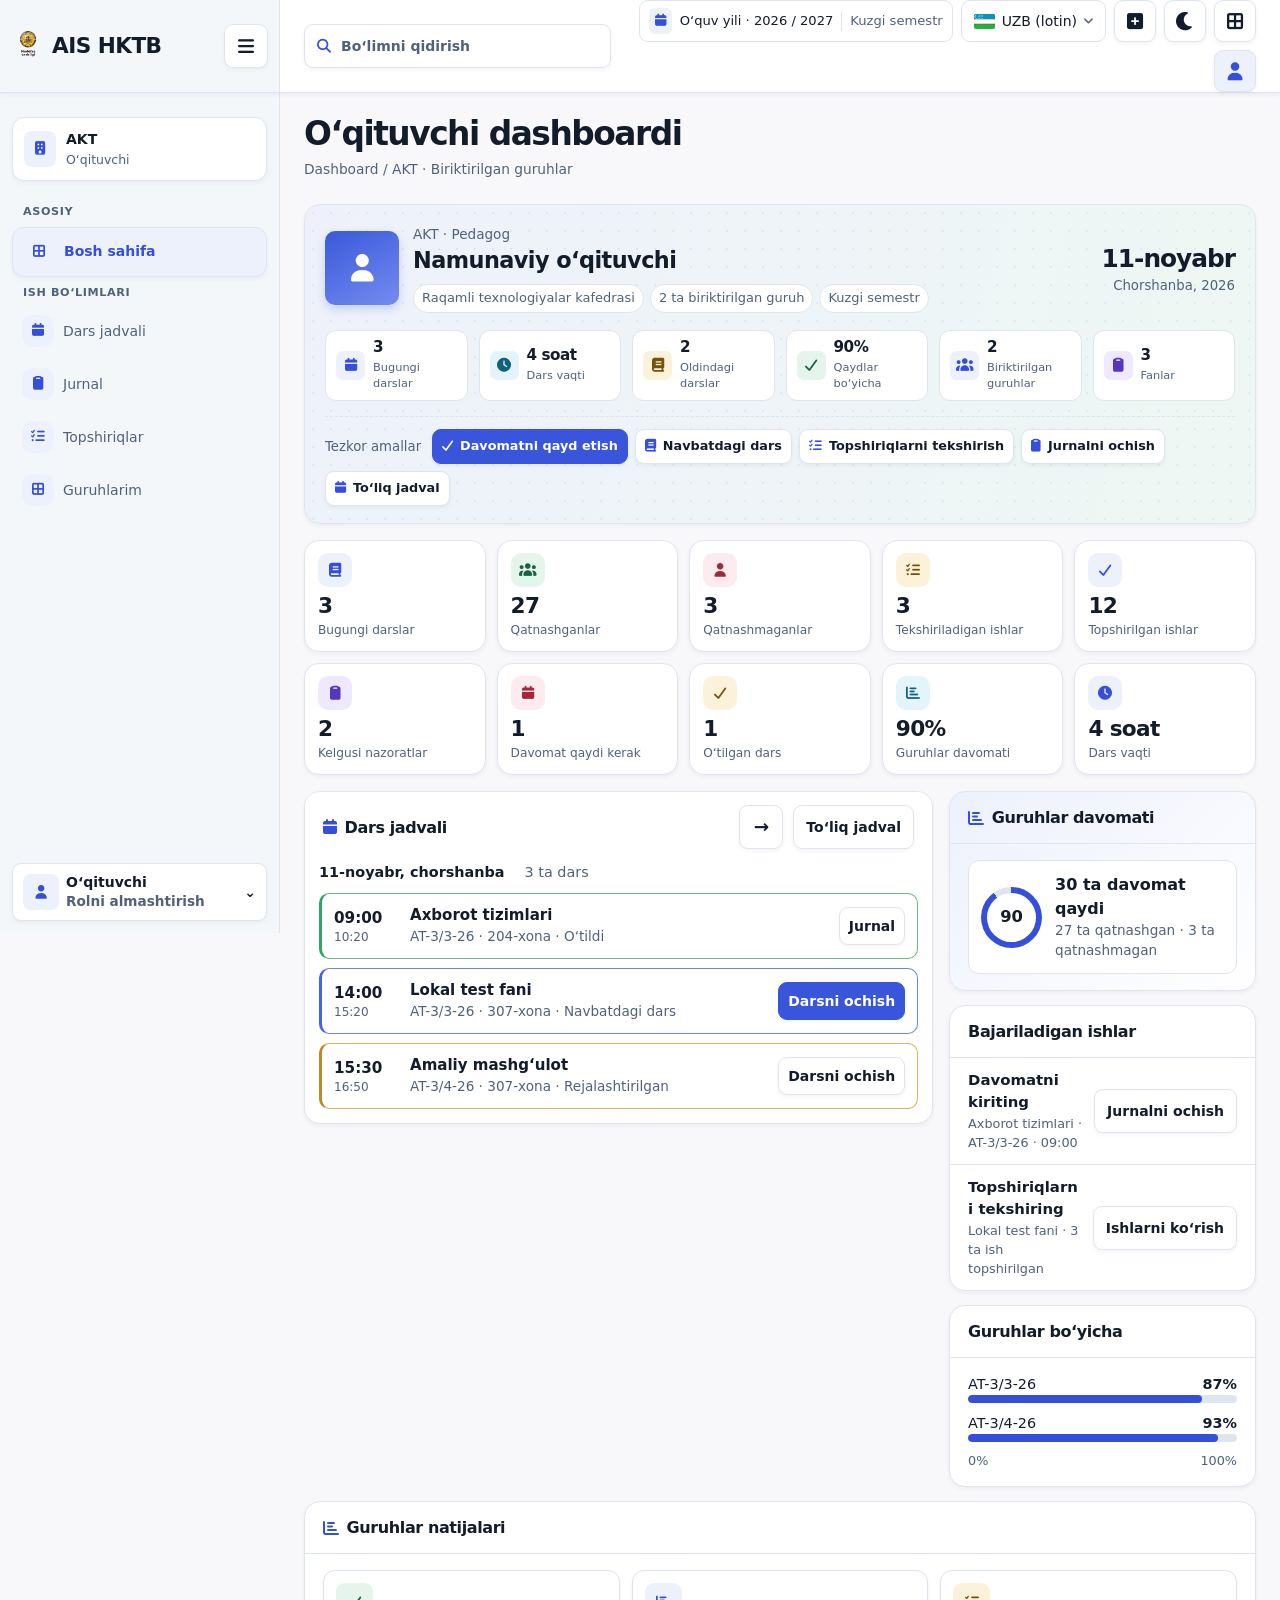
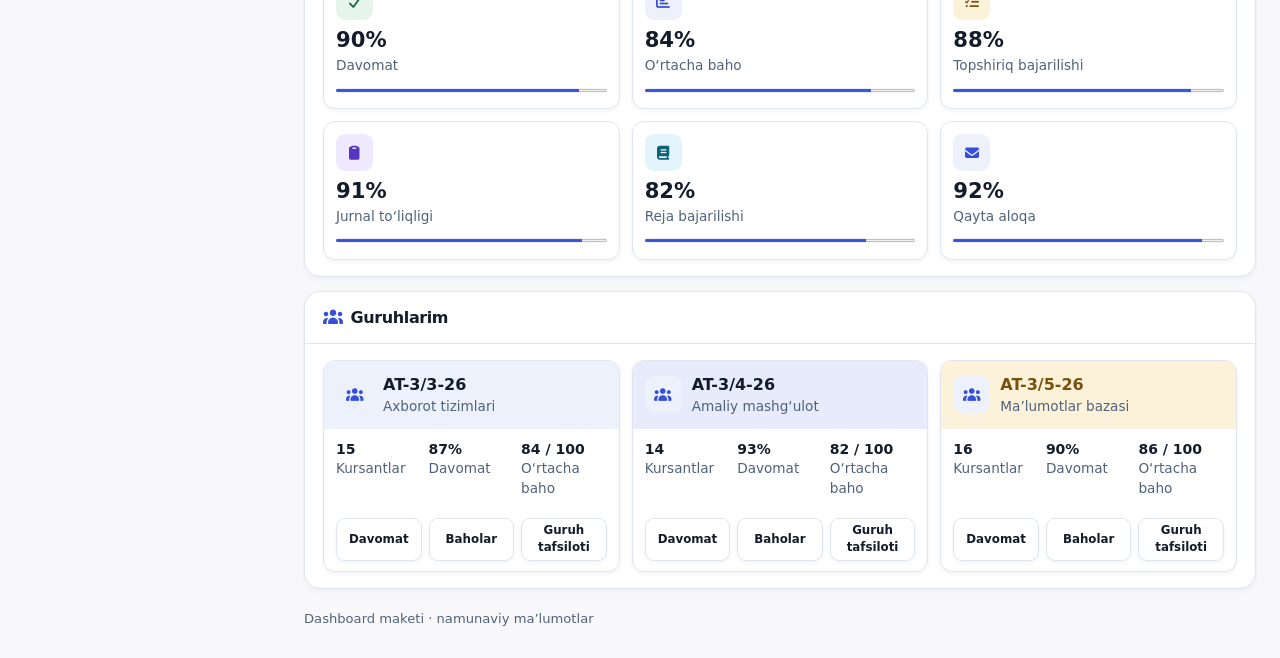
==== index.html @ f732c996 "first commit" ====
<!doctype html>
<html lang="uz">
<meta charset="utf-8">
<meta name="viewport" content="width=device-width,initial-scale=1">
<title>AIS HKTB · PreSkool uslubidagi dashboardlar</title>
<style>
@font-face{font-family:Ubuntu;src:url('assets/fonts/Ubuntu-Regular.woff2')}@font-face{font-family:Ubuntu;src:url('assets/fonts/Ubuntu-Bold.woff2');font-weight:700}
:root{color-scheme:light;--bg:#f6f4f9;--paper:#fff;--ink:#231b32;--muted:#62576f;--line:#e2dce9;--accent:#6338a3;--soft:#efe7fa;--good:#235c48;--green:#e2f2e9;--warn:#785119;--amber:#faefd9;--rail:#ede8f3}
:root[data-night]{color-scheme:dark;--bg:#191521;--paper:#241e2e;--ink:#f4edf9;--muted:#c7bad3;--line:#463951;--accent:#dec3ff;--soft:#38274d;--good:#b8ead3;--green:#244435;--warn:#f9dda6;--amber:#493920;--rail:#211a2b}
*{box-sizing:border-box}body{margin:0;background:var(--bg);color:var(--ink);font:15px/1.48 Ubuntu,system-ui,sans-serif}button,input,select,textarea{font:inherit;color:inherit}button{cursor:pointer}button,a,input,select,textarea,summary{outline-offset:3px}:focus-visible{outline:2px solid var(--accent)}[hidden]{display:none!important}a{color:var(--accent)}p,h1,h2,h3,dl,dd{margin:0}p+ p{margin-top:.7em}h1{font-size:clamp(2.05rem,4.5vw,3.25rem);letter-spacing:-.055em;line-height:1.03;overflow-wrap:anywhere}h2{font-size:1.2rem;letter-spacing:-.025em}h3{font-size:1rem}small,.muted{color:var(--muted)}small{font-size:.85rem}.skip{position:absolute;top:8px;left:-500px;z-index:9;background:var(--paper);padding:12px}.skip:focus{left:10px}
.top{position:sticky;top:0;z-index:3;background:var(--paper);border-bottom:1px solid var(--line);display:flex;align-items:center;justify-content:space-between;gap:12px;padding:8px clamp(12px,2.6vw,38px)}.brand,.tools,.cluster,.section-head,.titlebar,.tabs,.languages summary,.languages button{display:flex;align-items:center;gap:10px}.brand{font-weight:700;white-space:nowrap}.brand img{object-fit:contain}.tools{flex-wrap:wrap;justify-content:flex-end}.tools select{max-width:310px}.tools select,.btn,.languages summary,input,textarea{border:1px solid var(--line);background:var(--paper);border-radius:9px;min-height:44px;padding:8px 12px}.btn{display:inline-flex;align-items:center;justify-content:center;gap:7px;text-align:center;text-decoration:none;font-weight:700}.btn:hover,.languages button:hover,.nav button:hover{background:var(--soft);color:var(--ink)}.primary{background:#6338a3;color:#fff;border-color:#6338a3}.primary:hover{background:#542991;color:#fff}.plain{color:var(--accent)}.icon{min-width:44px;padding:7px;font-size:1.15rem}.period{font-size:.82rem;white-space:nowrap;color:var(--muted)}.flag{object-fit:cover;border-radius:2px}.languages{position:relative}.languages summary{cursor:pointer;list-style:none;white-space:nowrap}.languages summary::-webkit-details-marker{display:none}.languages .options{position:absolute;right:0;top:calc(100% + 6px);min-width:155px;background:var(--paper);padding:5px;border:1px solid var(--line);border-radius:10px;box-shadow:0 8px 24px #22133b20}.languages button{width:100%;min-height:44px;padding:6px 10px;border:0;border-radius:6px;background:transparent;text-align:left}
.frame{display:grid;grid-template-columns:218px minmax(0,1fr);min-height:calc(100dvh - 62px)}.frame.folded{grid-template-columns:minmax(0,1fr)}.frame.folded aside{display:none}aside{background:var(--rail);border-right:1px solid var(--line);padding:23px 14px}.nav{display:grid;gap:6px}.nav button{border:0;border-radius:8px;min-height:44px;text-align:left;padding:8px 10px;background:transparent;font-weight:700;display:flex;align-items:center;gap:9px}.nav button[aria-current]{background:var(--paper);color:var(--accent);box-shadow:inset 3px 0 var(--accent)}.nav b{font-size:1.1rem;min-width:22px;text-align:center}.role-name{margin:0 9px 17px;font-size:.85rem;color:var(--muted)}main{min-width:0;width:100%;max-width:1500px;margin-inline:auto;padding:clamp(18px,3.5vw,54px);padding-top:31px}.titlebar{justify-content:space-between;align-items:flex-end;flex-wrap:wrap;margin:14px 0 26px}.titlebar>div{min-width:0}.titlebar p{margin-top:8px;color:var(--muted)}.crumb{color:var(--accent);font-weight:700;font-size:.85rem}.grid{display:grid;grid-template-columns:minmax(0,1.65fr) minmax(0,1fr);gap:18px;align-items:start}.pair{grid-template-columns:repeat(2,minmax(0,1fr));align-items:stretch}.span{grid-column:1/-1}.panel{background:var(--paper);border:1px solid var(--line);border-radius:14px;min-width:0;overflow:hidden}.section-head{justify-content:space-between;flex-wrap:wrap;min-height:62px;padding:13px 18px;border-bottom:1px solid var(--line)}.section-head h2{margin-right:auto}.body{padding:16px 18px}.stack{display:grid;gap:18px;min-width:0}.bounded{max-height:320px;overflow:auto;overscroll-behavior:contain}.compact{max-height:210px}.foot{padding:11px 18px;border-top:1px solid var(--line)}.notice{margin-top:20px;font-size:.82rem;color:var(--muted)}.row{display:flex;align-items:center;justify-content:space-between;gap:12px;padding:12px 18px;min-height:56px;border-bottom:1px solid var(--line)}.row:last-child{border-bottom:0}.row>div{min-width:0;overflow-wrap:anywhere}.row small{display:block;margin-top:2px}.row .btn{flex-shrink:0}.status{display:inline-block;white-space:nowrap;border-radius:6px;padding:4px 8px;font-size:.81rem;font-weight:700;background:var(--soft);color:var(--accent)}.green{background:var(--green);color:var(--good)}.amber{background:var(--amber);color:var(--warn)}.facts{display:flex;flex-wrap:wrap;gap:8px 20px;padding:12px 18px;color:var(--muted);font-size:.9rem}.facts strong{color:var(--ink)}.empty{padding:24px 18px;color:var(--muted)}.empty strong{display:block;color:var(--ink)}
.schedule .section-head{background:var(--soft)}.time-row{display:grid;grid-template-columns:68px 1fr auto;gap:15px;align-items:center;padding:15px 18px;border-bottom:1px solid var(--line);min-height:80px}.time-row time{font-size:1.05rem;font-weight:700;font-variant-numeric:tabular-nums}.time-row time small,.time-row h3+small{display:block;font-weight:400}.time-row.featured{box-shadow:inset 4px 0 var(--accent);background:var(--soft)}.time-row h3{overflow-wrap:anywhere}.measure{display:grid;gap:10px}.measure label{display:flex;justify-content:space-between;gap:8px;font-size:.9rem}.measure progress{width:100%;height:8px;display:block;accent-color:#8756c4}.measure .axis{display:flex;justify-content:space-between;color:var(--muted);font-size:.8rem}.feature{background:var(--soft);padding:18px;border-radius:12px}.feature strong{display:block;font-size:2.35rem;letter-spacing:-.06em;line-height:1.15}.board{display:grid;grid-template-columns:repeat(3,minmax(0,1fr));gap:1px;background:var(--line)}.board>div{min-width:0;background:var(--paper)}.board h3{padding:12px 18px;background:var(--soft)}
.tabs{flex-wrap:wrap;margin-bottom:17px}.tabs .btn[aria-current]{color:var(--accent);background:var(--soft);border-color:var(--accent)}.registry{overflow:auto}.registry table{width:100%;border-collapse:collapse;text-align:left}.registry th,.registry td{padding:11px 16px;border-bottom:1px solid var(--line)}.registry th{background:var(--soft);font-size:.84rem}.registry td:first-child{overflow-wrap:anywhere}.registry tr:last-child td{border-bottom:0}.table-scroll{max-height:340px;overflow:auto}.table-scroll th{position:sticky;top:0}.search{width:min(100%,270px)}.map-area{display:grid;place-items:center;position:relative;background:var(--soft);padding:10px 12px;min-height:260px}.map-area svg{display:block;width:min(100%,490px);height:250px}.map-area path{fill:var(--line);stroke:var(--paper);stroke-width:2;filter:blur(.9px)}.map-area path.highlight{fill:#a47bd7;stroke:#623e91;filter:none}.map-area circle{fill:#632f9d;stroke:white;stroke-width:3}.map-area text{fill:var(--ink);font-weight:700;font-size:24px}.address{border-top:1px solid var(--line);padding:12px 18px}.institution-grid{grid-template-columns:minmax(0,1.2fr) minmax(0,1fr);align-items:stretch}.institution-grid>.panel{display:flex;flex-direction:column}.map-area{flex:1}
dialog{background:var(--paper);color:var(--ink);border:1px solid var(--line);border-radius:14px;width:min(550px,calc(100% - 24px));max-height:calc(100dvh - 30px);padding:0}dialog::backdrop{background:#22132b83}dialog form label{display:grid;gap:6px;font-weight:700}dialog textarea{width:100%;min-height:110px;resize:vertical}.message{white-space:pre-wrap;overflow-wrap:anywhere}.toast{color:var(--good);font-weight:700;padding:6px 0}.toast:empty{display:none}
@media(max-width:1080px){.frame{grid-template-columns:180px minmax(0,1fr)}.top{position:relative}.period{white-space:normal}main{padding-inline:24px}.grid{gap:12px}.section-head,.body,.row{padding-inline:13px}}
@media(max-width:810px){.frame{display:block}aside{border-right:0;border-bottom:1px solid var(--line);padding:8px 12px}.role-name{display:none}.nav{display:flex;flex-wrap:wrap;gap:3px}.nav button{font-size:.88rem}.grid,.pair,.institution-grid{grid-template-columns:minmax(0,1fr)}.span{grid-column:auto}.top{flex-wrap:wrap}.tools{justify-content:flex-start}.tools select{max-width:min(300px,100%)}main{padding-inline:15px}.board{grid-template-columns:minmax(0,1fr)}.board>div{display:grid;align-content:start}.map-area{min-height:220px}.map-area svg{height:220px}}
.map-area svg{height:clamp(220px,26vw,320px)}
@media(max-width:420px){.tools select{max-width:100%;flex:1 1 100%}.period{order:2}.time-row{grid-template-columns:55px minmax(0,1fr);gap:8px;padding-inline:13px}.time-row>.btn{grid-column:2;justify-self:start}.row{flex-wrap:wrap}.registry th,.registry td{padding:8px 7px;font-size:.82rem}.registry .btn{padding-inline:6px}.registry .status{white-space:normal}}
</style>
<link rel="stylesheet" href="base.css">
<link rel="stylesheet" href="dashboard.css">
<a class="skip" href="#main">Asosiy mazmunga o‘tish</a>
<header class="top">
 <div class="brand-area"><div class="brand"><img src="assets/mo-logo-compact.png" width="38" height="38" alt=""><span>AIS HKTB</span></div><button id="toggle" class="btn icon" type="button" aria-label="Yon menyu" aria-controls="rail" aria-expanded="true"><span class="glyph" aria-hidden="true">&#xf0c9;</span></button></div>
 <button class="btn global-search" type="button" data-action="search" aria-label="Bo‘limni qidirish"><span class="glyph" aria-hidden="true">&#xf002;</span><span>Bo‘limni qidirish</span></button>
 <div class="tools">
  <span class="period"><span class="glyph" aria-hidden="true">&#xf133;</span> <span>O‘quv yili · 2026 / 2027</span><span class="semester">Kuzgi semestr</span></span>
  <details class="languages"><summary id="language"></summary><div class="options" id="languages"></div></details>
  <button class="btn icon" type="button" data-action="shortcuts" aria-label="Tezkor amallar"><span class="glyph" aria-hidden="true">&#xf0fe;</span></button>
  <button class="btn icon" id="theme" type="button" aria-label="Tungi rejim" aria-pressed="false"><span class="glyph" aria-hidden="true">&#xf186;</span></button>
  <button class="btn icon" id="inbox" type="button" aria-label="Bildirishnomalar" hidden><span class="glyph" aria-hidden="true">&#xf0f3;</span><span id="unread"></span></button>
  <button class="btn icon" type="button" data-action="search" aria-label="Bo‘limlar"><span class="glyph" aria-hidden="true">&#xf009;</span></button>
  <details class="role-picker"><summary class="btn icon" aria-label="Maketdagi rolni tanlash"><span class="glyph" aria-hidden="true">&#xf007;</span></summary><label class="role-switch">Rol<select id="role" aria-label="Maketdagi rol"></select></label></details>
 </div>
</header>
<div class="frame" id="frame"><aside id="rail"><div class="rail-context"><span class="glyph rail-emblem" aria-hidden="true">&#xf1ad;</span><div><strong id="rail-org">AIS HKTB</strong><p id="role-name" class="role-name"></p></div></div><nav class="nav" id="nav" aria-label="Rol menyusi"></nav><button type="button" class="rail-account btn" data-action="role-picker"><span class="glyph" aria-hidden="true">&#xf007;</span><span><strong id="rail-account-name"></strong><small>Rolni almashtirish</small></span><span aria-hidden="true">⌄</span></button></aside>
<main id="main" tabindex="-1"><div class="titlebar" id="title"></div><p class="crumb" id="scope"></p><p class="toast" id="feedback" role="status"></p><div id="workspace"></div><p class="notice">Dashboard maketi · namunaviy ma’lumotlar</p></main></div>
<dialog id="dialog" aria-labelledby="dialog-title"><div class="section-head"><h2 id="dialog-title"></h2><form method="dialog"><button class="btn" type="submit">Yopish</button></form></div><div class="body" id="dialog-body"></div></dialog>
<script src="assets/js/prototype-uzbekistan-map.js"></script>
<script src="dashboard.js"></script>
</html>
---- base.css ----
@font-face{font-family:DashboardIcons;src:url('assets/fonts/webfonts/fa-solid-900.woff2') format('woff2');font-display:block}
:root{--bg:#f7f8fb;--paper:#fff;--ink:#142136;--muted:#52627a;--line:#dce3ee;--accent:#2c4ec4;--soft:#edf2fe;--good:#166347;--green:#e5f5eb;--warn:#78500d;--amber:#fcf1d9;--rail:#f3f6f9;--primary:#3155d6;--hero:#eff4ff;--red:#a32838;--rose:#fcebef;--shadow:0 2px 5px #1526440b}
:root[data-night]{--bg:#181818;--paper:#242424;--ink:#f0f2f5;--muted:#b6bcc4;--line:#393939;--accent:#83bfff;--soft:#253649;--good:#9adeb2;--green:#21372b;--warn:#f4d396;--amber:#3a3020;--rail:#202020;--primary:#1264ad;--hero:#212d39;--red:#ffafbb;--rose:#41272d;--shadow:none}
body{font:15px/1.45 system-ui,"Segoe UI",sans-serif}
.glyph{font:normal 1em/1 DashboardIcons;display:inline-block;text-align:center}
.top{--nav-width:236px;gap:12px;padding:0 22px 0 0;min-height:62px;justify-content:flex-start;box-shadow:var(--shadow)}
.brand-area{width:var(--nav-width);flex:none;align-self:stretch;display:flex;align-items:center;justify-content:space-between;padding:8px 13px;border-right:1px solid var(--line);background:var(--rail)}
.brand{font-size:1.15rem;letter-spacing:-.025em;gap:7px}.brand img{width:36px;height:36px}
.tools{margin-inline-start:auto;gap:7px;min-width:0}.tools select{max-width:235px;background:transparent;min-height:38px;border:0;padding:5px 7px}
.global-search{min-width:175px;justify-content:flex-start;color:var(--muted);font-weight:500;gap:10px}
.period,.role-switch{display:inline-flex;align-items:center;gap:8px;padding:0 9px;min-height:44px;border:1px solid var(--line);border-radius:9px;color:var(--ink);background:var(--paper)}
.period .glyph,.role-switch .glyph,.global-search .glyph{color:var(--accent)}.semester{font-size:.8rem;color:var(--muted);border-left:1px solid var(--line);padding-left:8px}
.languages summary{gap:7px}.languages summary .glyph{font-size:.74rem;color:var(--muted)}
#inbox{position:relative}#unread:not(:empty){position:absolute;inset:1px 1px auto auto;min-width:17px;border-radius:20px;background:var(--primary);color:#fff;font-size:.65rem;line-height:17px}
.frame{grid-template-columns:236px minmax(0,1fr);min-height:calc(100dvh - 62px)}
aside{padding:19px 12px}.rail-context{display:flex;gap:10px;align-items:center;background:var(--paper);border:1px solid var(--line);border-radius:10px;padding:10px;margin-bottom:20px;box-shadow:var(--shadow)}
.rail-emblem{background:var(--soft);color:var(--accent);border-radius:8px;padding:11px;flex:none}.rail-context>div{min-width:0}.role-name{display:block;margin:2px 0 0;font-size:.78rem;color:var(--muted);overflow-wrap:anywhere}
.nav button{font-weight:600;color:var(--muted);padding-inline:10px}.nav button b{display:grid;place-items:center;width:29px;height:29px;flex:none;border-radius:7px;background:var(--soft);color:var(--accent);font-size:.86rem}
.nav button[aria-current]{background:var(--soft);color:var(--accent);box-shadow:inset 3px 0 var(--accent)}
main{max-width:1600px;padding:22px clamp(16px,2vw,30px) 30px}.titlebar{margin:0 0 3px;align-items:center}h1{font-size:clamp(1.65rem,3vw,2.2rem);letter-spacing:-.045em;line-height:1.15}.titlebar p{margin-top:5px}
.crumb{color:var(--muted);font-weight:500;margin-bottom:16px}.panel{border-radius:12px;box-shadow:var(--shadow)}.section-head{min-height:56px}.section-head h2{font-size:1.02rem;display:flex;align-items:center;gap:8px}.section-head .glyph{color:var(--accent)}
.grid,.stack{gap:14px}.btn{font-weight:600;box-shadow:var(--shadow)}.primary{background:var(--primary);border-color:var(--primary);color:#fff}.primary:hover{background:var(--primary);color:#fff;filter:brightness(.93)}
.btn:focus-visible{outline:2px solid var(--accent)}.row{min-height:62px}.row h3{font-size:.93rem}.row small{font-size:.8rem}.feature strong{font-size:1.95rem}
.measure progress{appearance:none;border:0;overflow:hidden;border-radius:12px;background:var(--line)}.measure progress::-webkit-progress-bar{background:var(--line)}.measure progress::-webkit-progress-value{background:var(--accent);border-radius:12px}
.overview{margin-bottom:14px}.welcome{padding:17px 18px 14px;background:linear-gradient(110deg,var(--hero),var(--paper));border:1px solid var(--line);border-radius:13px;box-shadow:var(--shadow);margin-bottom:14px}
.welcome-head{display:flex;gap:13px;align-items:center;justify-content:space-between}.welcome-person{display:flex;align-items:center;gap:12px}.welcome-person>div{min-width:0}.welcome-head h2{font-size:1.35rem;overflow-wrap:anywhere}.avatar-symbol{background:var(--soft);color:var(--accent);border:1px solid var(--line);width:54px;height:54px;border-radius:11px;display:grid;place-items:center;flex:none;font-size:1.2rem}.welcome-date{text-align:right;color:var(--muted);font-size:.83rem}.welcome-date strong{display:block;color:var(--ink);font-size:1.02rem}
.hero-facts{display:flex;gap:6px;flex-wrap:wrap;margin-top:4px}.hero-facts .status{background:var(--paper);border:1px solid var(--line);color:var(--muted);font-weight:500}
.quick{display:flex;align-items:center;gap:7px;flex-wrap:wrap;margin-top:13px;padding-top:11px;border-top:1px dashed var(--line)}.quick>.label{color:var(--muted);font-size:.83rem;margin-right:4px}
.stats-strip{display:grid;grid-template-columns:repeat(auto-fit,minmax(min(164px,100%),1fr));gap:11px}
.stat-card{display:flex;align-items:center;gap:11px;min-width:0;min-height:76px;padding:11px 13px;background:var(--paper);border:1px solid var(--line);border-radius:11px;box-shadow:var(--shadow)}
.stat-icon{display:grid;place-items:center;width:37px;height:37px;flex:none;border-radius:9px;background:var(--soft);color:var(--accent)}.stat-icon.green{background:var(--green);color:var(--good)}.stat-icon.amber{background:var(--amber);color:var(--warn)}
.stat-card strong{display:block;font-size:1.35rem;line-height:1.14;letter-spacing:-.03em}.stat-card small{display:block;font-size:.78rem;margin-top:3px;overflow-wrap:anywhere}
.schedule .section-head{background:var(--paper)}.schedule-list{display:grid;gap:9px;padding:0 14px 14px}.schedule .facts{padding:10px 14px}.time-row{border:1px solid var(--line);border-left:4px solid var(--accent);border-radius:10px;background:var(--paper);padding:10px 12px;min-height:65px;grid-template-columns:64px minmax(0,1fr) auto;gap:12px}
.time-row.featured{background:var(--soft);box-shadow:none}.time-row.done{border-left-color:var(--good)}.time-row.planned{border-left-color:var(--warn)}.time-row h3{font-size:.94rem}.time-row time{font-size:.95rem}.time-row time small{font-size:.75rem}.time-row .btn{min-height:38px;padding:6px 9px}
.schedule-side .panel:first-child{border-top:3px solid var(--accent)}.map-area{background:var(--soft)}.map-area path.highlight{fill:#4189d9;stroke:var(--accent)}.map-area circle{fill:#1264ad}.registry th{background:var(--soft)}.search-results{display:grid;gap:7px}
@media(max-width:1180px){.top{--nav-width:198px}.frame{grid-template-columns:198px minmax(0,1fr)}.global-search{min-width:44px}.global-search span:last-child{display:none}.tools select{max-width:175px}}
@media(max-width:850px){.top{padding:8px 12px;gap:8px;position:relative;flex-wrap:wrap;justify-content:space-between}.brand-area{width:auto;padding:0;border:0;background:transparent;gap:9px}.top .tools{width:100%;justify-content:flex-start;margin:0}.frame{display:block}aside{padding:8px 12px}.rail-context{display:none}.nav{display:flex;flex-wrap:wrap;gap:4px}.nav button{font-size:.84rem;padding:3px 6px}.nav button b{width:24px;height:24px}.grid,.pair,.institution-grid{grid-template-columns:minmax(0,1fr)}main{padding:17px 13px}.stats-strip{grid-template-columns:repeat(2,minmax(0,1fr))}.tools select{max-width:min(230px,100%)}}
@media(max-width:450px){.tools{display:grid;grid-template-columns:minmax(0,1fr) auto auto;align-items:center}.role-switch{grid-column:1/-1}.tools select{width:100%;max-width:none}.period{padding:5px 7px;min-height:44px;gap:5px;flex-wrap:wrap;font-size:.77rem}.semester{padding-left:5px}.welcome-date{display:none}.stat-card{padding:8px;gap:7px}.stat-icon{width:30px;height:30px}.stat-card strong{font-size:1.13rem}.time-row{grid-template-columns:53px minmax(0,1fr);gap:7px}.time-row>.btn{grid-column:2;justify-self:start}.section-head{gap:6px}.global-search{padding-inline:10px}}
@media(max-width:450px){.tools .period{order:0;display:grid;grid-template-columns:auto 1fr;column-gap:5px;row-gap:0}.tools .semester{grid-column:2;border:0;padding:0}.languages summary{padding-inline:8px}.tools:has(#inbox:not([hidden])){grid-template-columns:minmax(0,1fr) auto auto auto}.tools:has(#inbox:not([hidden])) .languages summary>span:not(.glyph){display:none}}
---- dashboard.css ----
:root{--bg:#f8f8fb;--paper:#fff;--ink:#121c2a;--muted:#50627b;--line:#dfe5ee;--accent:#354fdb;--soft:#edf1fc;--rail:#f4f7fa;--primary:#3855db;--hero:#eef1fb;--shadow:0 2px 4px #1723380d}
:root[data-night]{--bg:#181818;--paper:#242424;--ink:#f0f2f5;--muted:#bdc4cd;--line:#393939;--accent:#82bbff;--soft:#253549;--rail:#202020;--primary:#1167b3;--hero:#202b36;--shadow:none}
body{font-size:14px}.top{--nav-width:280px;gap:8px;min-height:60px;padding-right:24px}.brand-area{padding:6px 11px}.brand{font-size:1.35rem}.brand img{width:34px;height:34px}.global-search{width:min(25vw,320px);margin-left:16px;height:42px}.tools{gap:8px}.tools>.icon,.role-picker>summary,.languages summary{min-width:42px;min-height:42px}.period{min-height:42px}.period>.glyph{background:var(--soft);padding:6px;border-radius:6px}.period>span:not(.glyph){font-size:.82rem}.role-picker{position:relative}.role-picker summary{list-style:none;background:var(--soft);color:var(--accent)}.role-picker summary::-webkit-details-marker{display:none}.role-picker .role-switch{position:absolute;right:0;top:calc(100% + 8px);width:max-content;max-width:calc(100vw - 24px);padding:8px 12px;box-shadow:var(--shadow);z-index:4}.role-picker select{max-width:225px!important}.tools:has(#inbox:not([hidden])) .languages summary>span:not(.glyph){display:inline}
.frame{grid-template-columns:280px minmax(0,1fr)}#rail{display:flex;flex-direction:column;gap:12px;position:sticky;top:60px;align-self:start;min-height:calc(100dvh - 60px);padding:24px 12px 12px}.rail-context{margin:0 0 8px;padding:11px;min-height:58px;border-radius:12px}.rail-emblem{font-size:.85rem}.nav{gap:5px}.nav-caption{font-size:.7rem;font-weight:700;letter-spacing:.055em;color:var(--muted);margin:3px 11px 1px}.nav button{min-height:43px;font-weight:500}.nav button:first-of-type{border:1px solid var(--line);border-radius:12px;background:var(--paper);box-shadow:var(--shadow);color:var(--ink);font-weight:650}.nav button[aria-current]{background:var(--soft);color:var(--accent);box-shadow:var(--shadow)}.nav button b{width:32px;height:32px;border-radius:10px}.nav button.nav-sub{min-height:34px;padding:5px 10px 5px 25px}.rail-account{margin-top:auto;text-align:left;justify-content:flex-start;padding:8px 10px;min-height:58px}.rail-account>.glyph{display:grid;place-items:center;width:36px;height:36px;background:var(--soft);color:var(--accent);border-radius:8px;flex:none}.rail-account strong,.rail-account small{display:block}.rail-account span:last-child{margin-left:auto}
main{padding:23px 24px 30px;max-width:1640px}h1{font-size:clamp(1.65rem,3vw,2.05rem)}.titlebar{margin-bottom:6px}.crumb{margin-bottom:24px;font-size:.86rem}.panel{border-radius:16px}.section-head{min-height:52px}.section-head h2{font-size:1rem}.overview{margin-bottom:16px}
.welcome{padding:19px 20px 17px;border-radius:16px;margin-bottom:16px;background:radial-gradient(circle at 8px 8px,#6374b219 1px,transparent 1px) 0 0/18px 18px,linear-gradient(106deg,var(--hero),#eef7f3)}[data-night] .welcome{background:radial-gradient(circle at 8px 8px,#8facc01f 1px,transparent 1px) 0 0/18px 18px,linear-gradient(106deg,var(--hero),var(--paper))}.welcome-head{min-height:82px}.welcome-person{gap:14px}.avatar-symbol{width:74px;height:74px;background:linear-gradient(150deg,#3a59da,#748bf0);border:0;color:#fff;font-size:1.75rem;border-radius:10px;box-shadow:0 4px 10px #3157d238}.welcome-head h2{font-size:1.4rem}.welcome-date strong{font-size:1.55rem;letter-spacing:-.04em}.hero-facts{margin-top:7px}.hero-facts .status{border-radius:30px}.hero-strip{margin-top:17px;grid-template-columns:repeat(6,minmax(0,1fr))}.hero-strip .stat-card{min-height:60px;padding:8px 10px;gap:8px;box-shadow:none}.hero-strip .stat-icon{width:29px;height:29px;border-radius:7px}.hero-strip strong{font-size:.95rem}.hero-strip small{font-size:.71rem}.quick{margin-top:15px;padding-top:12px}.quick .btn{min-height:35px;padding:5px 9px;font-size:.8rem}.quick .glyph{color:var(--accent)}.quick .primary .glyph{color:#fff}
.metric-grid{grid-template-columns:repeat(5,minmax(0,1fr));gap:11px}.metric-grid .stat-card{display:grid;gap:7px;min-height:102px;padding:12px 13px;border-radius:15px;align-content:start}.metric-grid .stat-icon{width:34px;height:34px;border-radius:10px}.metric-grid strong{font-size:1.35rem}.metric-grid small{font-size:.76rem}.stat-icon.rose{background:var(--rose);color:var(--red)}.stat-icon.violet{background:#eee9ff;color:#5736bf}.stat-icon.cyan{background:#e3f5fa;color:#12607c}[data-night] .stat-icon.violet{background:#382d51;color:#ccb9ff}[data-night] .stat-icon.cyan{background:#203942;color:#9bdded}
.schedule-side{grid-template-columns:minmax(0,2.05fr) minmax(0,1fr);gap:16px}.schedule-side .panel:first-child{border-top:1px solid var(--line)}.schedule .section-head{border-bottom:0}.schedule .facts{padding-top:0}.time-row{border-color:#91b0ff;border-left:3px solid #4564e1;min-height:66px}.time-row.done{border-color:#69b98b;border-left-color:#2fa568}.time-row.featured{border-color:#6b87e6;border-left-color:#4263eb;background:var(--paper)}.time-row.planned{border-color:#dab461;border-left-color:#bd8826}.schedule-summary{display:grid;grid-template-columns:repeat(4,minmax(0,1fr));gap:7px;padding:0 14px 11px}.schedule-summary>div{text-align:center;border:1px solid var(--line);border-left:3px solid var(--accent);padding:6px 2px;border-radius:8px}.schedule-summary strong,.schedule-summary small{display:block}.schedule-summary small{font-size:.72rem}.schedule-summary .green{border-left-color:#2fa568}.schedule-summary .amber{border-left-color:#bd8826}
.insights{background:linear-gradient(140deg,var(--soft),var(--paper))}.insight-lead{display:flex;align-items:center;gap:13px;padding:12px;background:var(--paper);border:1px solid var(--line);border-radius:11px}.dial{width:61px;height:61px;flex:none;border-radius:100%;display:grid;place-items:center;background:conic-gradient(var(--accent) calc(var(--value)*1%),var(--line) 0)}.dial b{display:grid;place-items:center;width:49px;height:49px;border-radius:50%;background:var(--paper);font-size:1.02rem}.insights .body{display:grid;gap:12px}
.admin-intro{display:grid;grid-template-columns:minmax(0,1.15fr) minmax(0,1.85fr);align-items:center;gap:18px;margin-bottom:21px;padding:21px 20px;background:linear-gradient(105deg,var(--paper) 55%,var(--hero));border:1px solid var(--line);border-radius:16px;box-shadow:var(--shadow)}.admin-intro .avatar-symbol{width:62px;height:62px}.admin-intro h2{font-size:1.24rem}.admin-intro .quick{border:0;padding-top:0}.admin-intro .stats-strip{grid-template-columns:repeat(4,minmax(0,1fr))}.admin-intro .stat-card{align-content:start;display:grid;gap:9px;min-height:104px}.admin-intro .stat-card strong{font-size:1.1rem}
.admin-columns{display:grid;grid-template-columns:repeat(3,minmax(0,1fr));gap:16px;align-items:stretch}.admin-columns>.panel .body{padding-block:19px}.admin-columns .measure{gap:17px}.highlight-card{border-radius:15px;color:#fff;padding:15px 16px;min-height:153px;display:grid;align-content:space-between;gap:14px;background:radial-gradient(circle at 92% 11%,#ffffff22 0 21%,transparent 22%),linear-gradient(135deg,#108751,#126744);box-shadow:var(--shadow)}.highlight-card.blue{background:radial-gradient(circle at 92% 11%,#ffffff22 0 21%,transparent 22%),linear-gradient(135deg,#4b65d9,#2852ae)}.highlight-card h2{font-size:1.12rem}.highlight-card small{color:#fff}.highlight-card .btn{justify-self:start;background:#ffffff1d;border-color:#ffffff70;color:#fff;min-height:34px}.highlight-card .btn:hover{background:#ffffff33}.highlight-card .glyph{margin-right:5px}
.matrix{position:relative;min-height:184px;margin:9px 1px 0 25px;border-left:1px solid var(--line);border-bottom:1px solid var(--line);background:repeating-linear-gradient(to right,var(--line) 0 1px,transparent 1px 25%),repeating-linear-gradient(to bottom,var(--line) 0 1px,transparent 1px 25%)}.matrix i{position:absolute;left:calc(var(--x)*1%);bottom:calc(var(--y)*1%);width:11px;height:11px;border:2px solid var(--paper);border-radius:50%;background:#32945f;transform:translate(-50%,50%)}.matrix i.warn{background:#cd8b25}.matrix-axis{display:flex;justify-content:space-between;margin:4px 0 0 25px;color:var(--muted);font-size:.72rem}.matrix-caption{font-size:.8rem;color:var(--muted);margin-top:7px}
@media(max-width:1220px){.top{--nav-width:228px}.frame{grid-template-columns:228px minmax(0,1fr)}.top{padding-right:12px}.top .global-search{width:44px;justify-content:center;margin-left:5px}.top .global-search span:last-child{display:none}.hero-strip{grid-template-columns:repeat(3,minmax(0,1fr))}}
@media(max-width:930px){.top .tools{gap:5px}.tools .semester{display:none}.admin-intro{grid-template-columns:1fr}.admin-columns{grid-template-columns:repeat(2,minmax(0,1fr))}.admin-columns>.panel:last-child{grid-column:1/-1}.metric-grid{grid-template-columns:repeat(3,minmax(0,1fr))}}
@media(max-width:850px){.top{padding:7px 12px}.top .tools{width:auto;margin-left:auto;display:flex;flex-wrap:wrap;justify-content:flex-end}.top .brand-area{gap:8px}.frame{display:block}#rail{position:static;min-height:auto;padding:9px 12px}.rail-account{display:none}.nav-caption{display:none}.nav button.nav-sub{padding-inline:6px}.schedule-side{grid-template-columns:minmax(0,1fr)}main{padding-inline:14px}}
@media(max-width:540px){.top .tools{width:100%;margin-left:0;justify-content:flex-start}.top .period{order:0;display:flex;padding:5px 7px}.top .tools>.icon,.languages summary,.role-picker>summary{min-width:37px;padding-inline:6px}.tools:has(#inbox:not([hidden])) .languages summary>span:not(.glyph){display:none}.welcome{padding:13px}.avatar-symbol{width:54px;height:54px}.welcome-head h2{font-size:1.15rem}.welcome-head{min-height:60px}.hero-strip,.metric-grid,.admin-intro .stats-strip{grid-template-columns:repeat(2,minmax(0,1fr))}.metric-grid .stat-card{min-height:86px}.admin-columns{grid-template-columns:minmax(0,1fr)}.admin-columns>.panel:last-child{grid-column:auto}.schedule-summary{grid-template-columns:repeat(2,minmax(0,1fr))}}
.teacher-groups{display:grid;grid-template-columns:repeat(3,minmax(0,1fr));gap:12px}
.teacher-group,.teacher-indicator{min-width:0;border:1px solid var(--line);border-radius:12px;background:var(--paper);box-shadow:var(--shadow)}
.teacher-group{overflow:hidden}.group-head{display:flex;align-items:center;gap:10px;padding:12px;background:var(--soft)}
.group-head.blue{background:color-mix(in srgb,var(--primary) 12%,var(--paper))}.group-head.amber{background:var(--amber)}
.group-stats,.group-actions{display:grid;grid-template-columns:repeat(3,minmax(0,1fr));gap:7px;padding:10px 12px}
.group-stats strong,.group-stats small,.teacher-indicator strong,.teacher-indicator small{display:block}.group-actions .btn{padding:3px 4px;min-height:37px;font-size:.74rem;white-space:normal}
.teacher-indicator{padding:12px}.teacher-indicator strong{font-size:1.32rem;margin-top:5px}.teacher-indicator progress{width:100%;height:7px;accent-color:var(--accent)}
@media(max-width:1080px){.teacher-groups{grid-template-columns:repeat(2,minmax(0,1fr))}}
@media(max-width:570px){.teacher-groups{grid-template-columns:minmax(0,1fr)}}
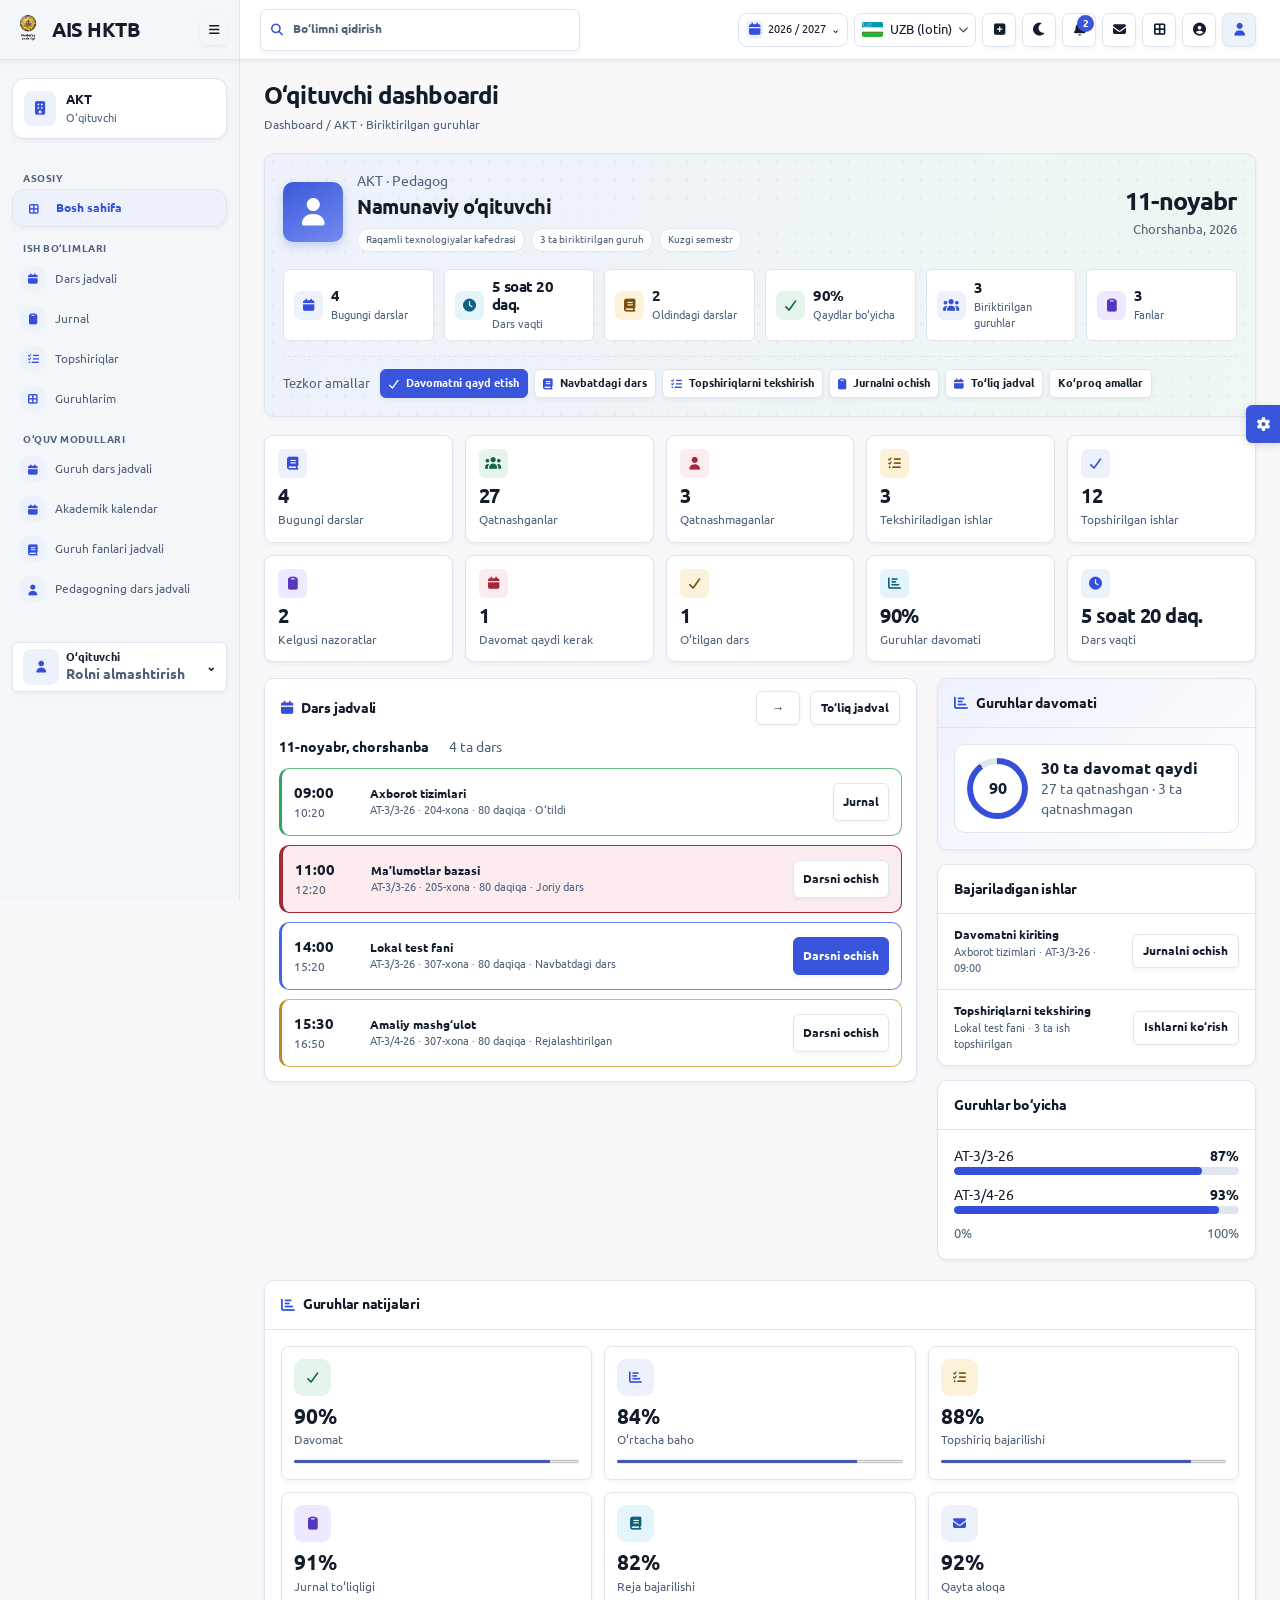
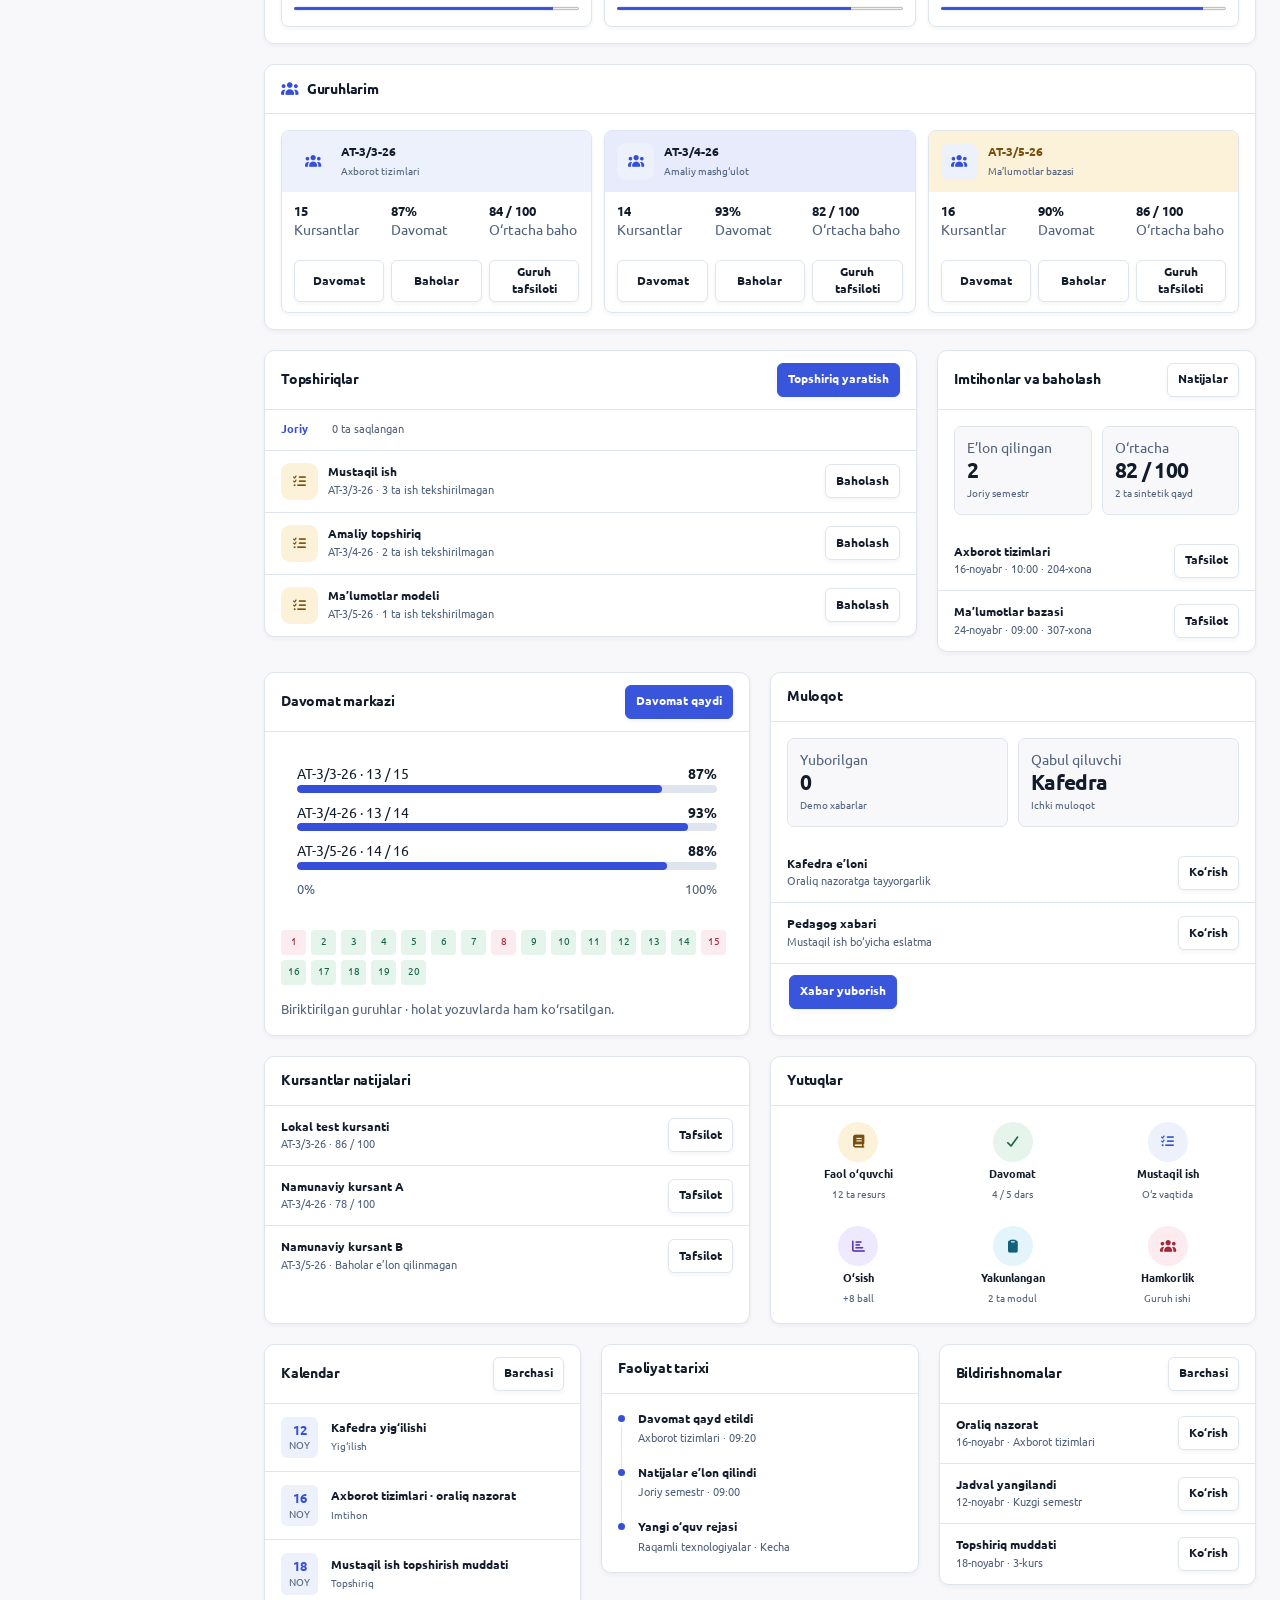
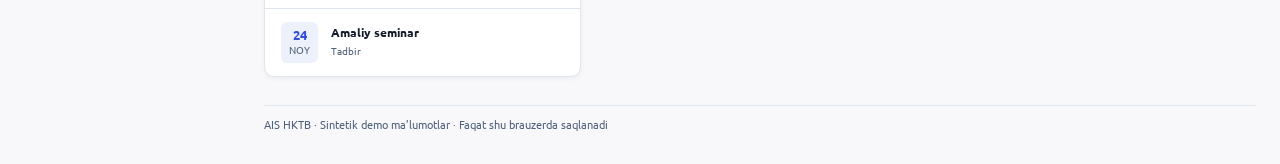
==== commit c4a70e9d: "Add offline AIS dashboards, role-scoped modules and export bundle" ====
--- a/index.html
+++ b/index.html
@@ -1,42 +1,915 @@
 <!doctype html>
 <html lang="uz">
-<meta charset="utf-8">
-<meta name="viewport" content="width=device-width,initial-scale=1">
-<title>AIS HKTB · PreSkool uslubidagi dashboardlar</title>
-<style>
-@font-face{font-family:Ubuntu;src:url('assets/fonts/Ubuntu-Regular.woff2')}@font-face{font-family:Ubuntu;src:url('assets/fonts/Ubuntu-Bold.woff2');font-weight:700}
-:root{color-scheme:light;--bg:#f6f4f9;--paper:#fff;--ink:#231b32;--muted:#62576f;--line:#e2dce9;--accent:#6338a3;--soft:#efe7fa;--good:#235c48;--green:#e2f2e9;--warn:#785119;--amber:#faefd9;--rail:#ede8f3}
-:root[data-night]{color-scheme:dark;--bg:#191521;--paper:#241e2e;--ink:#f4edf9;--muted:#c7bad3;--line:#463951;--accent:#dec3ff;--soft:#38274d;--good:#b8ead3;--green:#244435;--warn:#f9dda6;--amber:#493920;--rail:#211a2b}
-*{box-sizing:border-box}body{margin:0;background:var(--bg);color:var(--ink);font:15px/1.48 Ubuntu,system-ui,sans-serif}button,input,select,textarea{font:inherit;color:inherit}button{cursor:pointer}button,a,input,select,textarea,summary{outline-offset:3px}:focus-visible{outline:2px solid var(--accent)}[hidden]{display:none!important}a{color:var(--accent)}p,h1,h2,h3,dl,dd{margin:0}p+ p{margin-top:.7em}h1{font-size:clamp(2.05rem,4.5vw,3.25rem);letter-spacing:-.055em;line-height:1.03;overflow-wrap:anywhere}h2{font-size:1.2rem;letter-spacing:-.025em}h3{font-size:1rem}small,.muted{color:var(--muted)}small{font-size:.85rem}.skip{position:absolute;top:8px;left:-500px;z-index:9;background:var(--paper);padding:12px}.skip:focus{left:10px}
-.top{position:sticky;top:0;z-index:3;background:var(--paper);border-bottom:1px solid var(--line);display:flex;align-items:center;justify-content:space-between;gap:12px;padding:8px clamp(12px,2.6vw,38px)}.brand,.tools,.cluster,.section-head,.titlebar,.tabs,.languages summary,.languages button{display:flex;align-items:center;gap:10px}.brand{font-weight:700;white-space:nowrap}.brand img{object-fit:contain}.tools{flex-wrap:wrap;justify-content:flex-end}.tools select{max-width:310px}.tools select,.btn,.languages summary,input,textarea{border:1px solid var(--line);background:var(--paper);border-radius:9px;min-height:44px;padding:8px 12px}.btn{display:inline-flex;align-items:center;justify-content:center;gap:7px;text-align:center;text-decoration:none;font-weight:700}.btn:hover,.languages button:hover,.nav button:hover{background:var(--soft);color:var(--ink)}.primary{background:#6338a3;color:#fff;border-color:#6338a3}.primary:hover{background:#542991;color:#fff}.plain{color:var(--accent)}.icon{min-width:44px;padding:7px;font-size:1.15rem}.period{font-size:.82rem;white-space:nowrap;color:var(--muted)}.flag{object-fit:cover;border-radius:2px}.languages{position:relative}.languages summary{cursor:pointer;list-style:none;white-space:nowrap}.languages summary::-webkit-details-marker{display:none}.languages .options{position:absolute;right:0;top:calc(100% + 6px);min-width:155px;background:var(--paper);padding:5px;border:1px solid var(--line);border-radius:10px;box-shadow:0 8px 24px #22133b20}.languages button{width:100%;min-height:44px;padding:6px 10px;border:0;border-radius:6px;background:transparent;text-align:left}
-.frame{display:grid;grid-template-columns:218px minmax(0,1fr);min-height:calc(100dvh - 62px)}.frame.folded{grid-template-columns:minmax(0,1fr)}.frame.folded aside{display:none}aside{background:var(--rail);border-right:1px solid var(--line);padding:23px 14px}.nav{display:grid;gap:6px}.nav button{border:0;border-radius:8px;min-height:44px;text-align:left;padding:8px 10px;background:transparent;font-weight:700;display:flex;align-items:center;gap:9px}.nav button[aria-current]{background:var(--paper);color:var(--accent);box-shadow:inset 3px 0 var(--accent)}.nav b{font-size:1.1rem;min-width:22px;text-align:center}.role-name{margin:0 9px 17px;font-size:.85rem;color:var(--muted)}main{min-width:0;width:100%;max-width:1500px;margin-inline:auto;padding:clamp(18px,3.5vw,54px);padding-top:31px}.titlebar{justify-content:space-between;align-items:flex-end;flex-wrap:wrap;margin:14px 0 26px}.titlebar>div{min-width:0}.titlebar p{margin-top:8px;color:var(--muted)}.crumb{color:var(--accent);font-weight:700;font-size:.85rem}.grid{display:grid;grid-template-columns:minmax(0,1.65fr) minmax(0,1fr);gap:18px;align-items:start}.pair{grid-template-columns:repeat(2,minmax(0,1fr));align-items:stretch}.span{grid-column:1/-1}.panel{background:var(--paper);border:1px solid var(--line);border-radius:14px;min-width:0;overflow:hidden}.section-head{justify-content:space-between;flex-wrap:wrap;min-height:62px;padding:13px 18px;border-bottom:1px solid var(--line)}.section-head h2{margin-right:auto}.body{padding:16px 18px}.stack{display:grid;gap:18px;min-width:0}.bounded{max-height:320px;overflow:auto;overscroll-behavior:contain}.compact{max-height:210px}.foot{padding:11px 18px;border-top:1px solid var(--line)}.notice{margin-top:20px;font-size:.82rem;color:var(--muted)}.row{display:flex;align-items:center;justify-content:space-between;gap:12px;padding:12px 18px;min-height:56px;border-bottom:1px solid var(--line)}.row:last-child{border-bottom:0}.row>div{min-width:0;overflow-wrap:anywhere}.row small{display:block;margin-top:2px}.row .btn{flex-shrink:0}.status{display:inline-block;white-space:nowrap;border-radius:6px;padding:4px 8px;font-size:.81rem;font-weight:700;background:var(--soft);color:var(--accent)}.green{background:var(--green);color:var(--good)}.amber{background:var(--amber);color:var(--warn)}.facts{display:flex;flex-wrap:wrap;gap:8px 20px;padding:12px 18px;color:var(--muted);font-size:.9rem}.facts strong{color:var(--ink)}.empty{padding:24px 18px;color:var(--muted)}.empty strong{display:block;color:var(--ink)}
-.schedule .section-head{background:var(--soft)}.time-row{display:grid;grid-template-columns:68px 1fr auto;gap:15px;align-items:center;padding:15px 18px;border-bottom:1px solid var(--line);min-height:80px}.time-row time{font-size:1.05rem;font-weight:700;font-variant-numeric:tabular-nums}.time-row time small,.time-row h3+small{display:block;font-weight:400}.time-row.featured{box-shadow:inset 4px 0 var(--accent);background:var(--soft)}.time-row h3{overflow-wrap:anywhere}.measure{display:grid;gap:10px}.measure label{display:flex;justify-content:space-between;gap:8px;font-size:.9rem}.measure progress{width:100%;height:8px;display:block;accent-color:#8756c4}.measure .axis{display:flex;justify-content:space-between;color:var(--muted);font-size:.8rem}.feature{background:var(--soft);padding:18px;border-radius:12px}.feature strong{display:block;font-size:2.35rem;letter-spacing:-.06em;line-height:1.15}.board{display:grid;grid-template-columns:repeat(3,minmax(0,1fr));gap:1px;background:var(--line)}.board>div{min-width:0;background:var(--paper)}.board h3{padding:12px 18px;background:var(--soft)}
-.tabs{flex-wrap:wrap;margin-bottom:17px}.tabs .btn[aria-current]{color:var(--accent);background:var(--soft);border-color:var(--accent)}.registry{overflow:auto}.registry table{width:100%;border-collapse:collapse;text-align:left}.registry th,.registry td{padding:11px 16px;border-bottom:1px solid var(--line)}.registry th{background:var(--soft);font-size:.84rem}.registry td:first-child{overflow-wrap:anywhere}.registry tr:last-child td{border-bottom:0}.table-scroll{max-height:340px;overflow:auto}.table-scroll th{position:sticky;top:0}.search{width:min(100%,270px)}.map-area{display:grid;place-items:center;position:relative;background:var(--soft);padding:10px 12px;min-height:260px}.map-area svg{display:block;width:min(100%,490px);height:250px}.map-area path{fill:var(--line);stroke:var(--paper);stroke-width:2;filter:blur(.9px)}.map-area path.highlight{fill:#a47bd7;stroke:#623e91;filter:none}.map-area circle{fill:#632f9d;stroke:white;stroke-width:3}.map-area text{fill:var(--ink);font-weight:700;font-size:24px}.address{border-top:1px solid var(--line);padding:12px 18px}.institution-grid{grid-template-columns:minmax(0,1.2fr) minmax(0,1fr);align-items:stretch}.institution-grid>.panel{display:flex;flex-direction:column}.map-area{flex:1}
-dialog{background:var(--paper);color:var(--ink);border:1px solid var(--line);border-radius:14px;width:min(550px,calc(100% - 24px));max-height:calc(100dvh - 30px);padding:0}dialog::backdrop{background:#22132b83}dialog form label{display:grid;gap:6px;font-weight:700}dialog textarea{width:100%;min-height:110px;resize:vertical}.message{white-space:pre-wrap;overflow-wrap:anywhere}.toast{color:var(--good);font-weight:700;padding:6px 0}.toast:empty{display:none}
-@media(max-width:1080px){.frame{grid-template-columns:180px minmax(0,1fr)}.top{position:relative}.period{white-space:normal}main{padding-inline:24px}.grid{gap:12px}.section-head,.body,.row{padding-inline:13px}}
-@media(max-width:810px){.frame{display:block}aside{border-right:0;border-bottom:1px solid var(--line);padding:8px 12px}.role-name{display:none}.nav{display:flex;flex-wrap:wrap;gap:3px}.nav button{font-size:.88rem}.grid,.pair,.institution-grid{grid-template-columns:minmax(0,1fr)}.span{grid-column:auto}.top{flex-wrap:wrap}.tools{justify-content:flex-start}.tools select{max-width:min(300px,100%)}main{padding-inline:15px}.board{grid-template-columns:minmax(0,1fr)}.board>div{display:grid;align-content:start}.map-area{min-height:220px}.map-area svg{height:220px}}
-.map-area svg{height:clamp(220px,26vw,320px)}
-@media(max-width:420px){.tools select{max-width:100%;flex:1 1 100%}.period{order:2}.time-row{grid-template-columns:55px minmax(0,1fr);gap:8px;padding-inline:13px}.time-row>.btn{grid-column:2;justify-self:start}.row{flex-wrap:wrap}.registry th,.registry td{padding:8px 7px;font-size:.82rem}.registry .btn{padding-inline:6px}.registry .status{white-space:normal}}
-</style>
-<link rel="stylesheet" href="base.css">
-<link rel="stylesheet" href="dashboard.css">
-<a class="skip" href="#main">Asosiy mazmunga o‘tish</a>
-<header class="top">
- <div class="brand-area"><div class="brand"><img src="assets/mo-logo-compact.png" width="38" height="38" alt=""><span>AIS HKTB</span></div><button id="toggle" class="btn icon" type="button" aria-label="Yon menyu" aria-controls="rail" aria-expanded="true"><span class="glyph" aria-hidden="true">&#xf0c9;</span></button></div>
- <button class="btn global-search" type="button" data-action="search" aria-label="Bo‘limni qidirish"><span class="glyph" aria-hidden="true">&#xf002;</span><span>Bo‘limni qidirish</span></button>
- <div class="tools">
-  <span class="period"><span class="glyph" aria-hidden="true">&#xf133;</span> <span>O‘quv yili · 2026 / 2027</span><span class="semester">Kuzgi semestr</span></span>
-  <details class="languages"><summary id="language"></summary><div class="options" id="languages"></div></details>
-  <button class="btn icon" type="button" data-action="shortcuts" aria-label="Tezkor amallar"><span class="glyph" aria-hidden="true">&#xf0fe;</span></button>
-  <button class="btn icon" id="theme" type="button" aria-label="Tungi rejim" aria-pressed="false"><span class="glyph" aria-hidden="true">&#xf186;</span></button>
-  <button class="btn icon" id="inbox" type="button" aria-label="Bildirishnomalar" hidden><span class="glyph" aria-hidden="true">&#xf0f3;</span><span id="unread"></span></button>
-  <button class="btn icon" type="button" data-action="search" aria-label="Bo‘limlar"><span class="glyph" aria-hidden="true">&#xf009;</span></button>
-  <details class="role-picker"><summary class="btn icon" aria-label="Maketdagi rolni tanlash"><span class="glyph" aria-hidden="true">&#xf007;</span></summary><label class="role-switch">Rol<select id="role" aria-label="Maketdagi rol"></select></label></details>
- </div>
-</header>
-<div class="frame" id="frame"><aside id="rail"><div class="rail-context"><span class="glyph rail-emblem" aria-hidden="true">&#xf1ad;</span><div><strong id="rail-org">AIS HKTB</strong><p id="role-name" class="role-name"></p></div></div><nav class="nav" id="nav" aria-label="Rol menyusi"></nav><button type="button" class="rail-account btn" data-action="role-picker"><span class="glyph" aria-hidden="true">&#xf007;</span><span><strong id="rail-account-name"></strong><small>Rolni almashtirish</small></span><span aria-hidden="true">⌄</span></button></aside>
-<main id="main" tabindex="-1"><div class="titlebar" id="title"></div><p class="crumb" id="scope"></p><p class="toast" id="feedback" role="status"></p><div id="workspace"></div><p class="notice">Dashboard maketi · namunaviy ma’lumotlar</p></main></div>
-<dialog id="dialog" aria-labelledby="dialog-title"><div class="section-head"><h2 id="dialog-title"></h2><form method="dialog"><button class="btn" type="submit">Yopish</button></form></div><div class="body" id="dialog-body"></div></dialog>
-<script src="assets/js/prototype-uzbekistan-map.js"></script>
-<script src="dashboard.js"></script>
+  <meta charset="utf-8" />
+  <meta name="viewport" content="width=device-width,initial-scale=1" />
+  <title>AIS HKTB · Ta’lim boshqaruvi</title>
+  <meta
+    name="description"
+    content="AIS HKTB — 12 rol, o‘quv modullari va mahalliy demo ma’lumotlari bilan internetsiz ishlaydigan ta’lim boshqaruvi prototipi."
+  />
+  <meta name="theme-color" content="#354fdb" />
+  <style>
+    @font-face {
+      font-family: Ubuntu;
+      src: url("assets/fonts/Ubuntu-Regular.woff2");
+    }
+    @font-face {
+      font-family: Ubuntu;
+      src: url("assets/fonts/Ubuntu-Bold.woff2");
+      font-weight: 700;
+    }
+    :root {
+      color-scheme: light;
+      --bg: #f6f4f9;
+      --paper: #fff;
+      --ink: #231b32;
+      --muted: #62576f;
+      --line: #e2dce9;
+      --accent: #6338a3;
+      --soft: #efe7fa;
+      --good: #235c48;
+      --green: #e2f2e9;
+      --warn: #785119;
+      --amber: #faefd9;
+      --rail: #ede8f3;
+    }
+    :root[data-night] {
+      color-scheme: dark;
+      --bg: #191521;
+      --paper: #241e2e;
+      --ink: #f4edf9;
+      --muted: #c7bad3;
+      --line: #463951;
+      --accent: #dec3ff;
+      --soft: #38274d;
+      --good: #b8ead3;
+      --green: #244435;
+      --warn: #f9dda6;
+      --amber: #493920;
+      --rail: #211a2b;
+    }
+    * {
+      box-sizing: border-box;
+    }
+    body {
+      margin: 0;
+      background: var(--bg);
+      color: var(--ink);
+      font:
+        15px/1.48 Ubuntu,
+        system-ui,
+        sans-serif;
+    }
+    button,
+    input,
+    select,
+    textarea {
+      font: inherit;
+      color: inherit;
+    }
+    button {
+      cursor: pointer;
+    }
+    button,
+    a,
+    input,
+    select,
+    textarea,
+    summary {
+      outline-offset: 3px;
+    }
+    :focus-visible {
+      outline: 2px solid var(--accent);
+    }
+    [hidden] {
+      display: none !important;
+    }
+    a {
+      color: var(--accent);
+    }
+    p,
+    h1,
+    h2,
+    h3,
+    dl,
+    dd {
+      margin: 0;
+    }
+    p + p {
+      margin-top: 0.7em;
+    }
+    h1 {
+      font-size: clamp(2.05rem, 4.5vw, 3.25rem);
+      letter-spacing: -0.055em;
+      line-height: 1.03;
+      overflow-wrap: anywhere;
+    }
+    h2 {
+      font-size: 1.2rem;
+      letter-spacing: -0.025em;
+    }
+    h3 {
+      font-size: 1rem;
+    }
+    small,
+    .muted {
+      color: var(--muted);
+    }
+    small {
+      font-size: 0.85rem;
+    }
+    .skip {
+      position: absolute;
+      top: 8px;
+      left: -500px;
+      z-index: 9;
+      background: var(--paper);
+      padding: 12px;
+    }
+    .skip:focus {
+      left: 10px;
+    }
+    .top {
+      position: sticky;
+      top: 0;
+      z-index: 3;
+      background: var(--paper);
+      border-bottom: 1px solid var(--line);
+      display: flex;
+      align-items: center;
+      justify-content: space-between;
+      gap: 12px;
+      padding: 8px clamp(12px, 2.6vw, 38px);
+    }
+    .brand,
+    .tools,
+    .cluster,
+    .section-head,
+    .titlebar,
+    .tabs,
+    .languages summary,
+    .languages button {
+      display: flex;
+      align-items: center;
+      gap: 10px;
+    }
+    .brand {
+      font-weight: 700;
+      white-space: nowrap;
+    }
+    .brand img {
+      object-fit: contain;
+    }
+    .tools {
+      flex-wrap: wrap;
+      justify-content: flex-end;
+    }
+    .tools select {
+      max-width: 310px;
+    }
+    .tools select,
+    .btn,
+    .languages summary,
+    input,
+    textarea {
+      border: 1px solid var(--line);
+      background: var(--paper);
+      border-radius: 9px;
+      min-height: 44px;
+      padding: 8px 12px;
+    }
+    .btn {
+      display: inline-flex;
+      align-items: center;
+      justify-content: center;
+      gap: 7px;
+      text-align: center;
+      text-decoration: none;
+      font-weight: 700;
+    }
+    .btn:hover,
+    .languages button:hover,
+    .nav button:hover {
+      background: var(--soft);
+      color: var(--ink);
+    }
+    .primary {
+      background: #6338a3;
+      color: #fff;
+      border-color: #6338a3;
+    }
+    .primary:hover {
+      background: #542991;
+      color: #fff;
+    }
+    .plain {
+      color: var(--accent);
+    }
+    .icon {
+      min-width: 44px;
+      padding: 7px;
+      font-size: 1.15rem;
+    }
+    .period {
+      font-size: 0.82rem;
+      white-space: nowrap;
+      color: var(--muted);
+    }
+    .flag {
+      object-fit: cover;
+      border-radius: 2px;
+    }
+    .languages {
+      position: relative;
+    }
+    .languages summary {
+      cursor: pointer;
+      list-style: none;
+      white-space: nowrap;
+    }
+    .languages summary::-webkit-details-marker {
+      display: none;
+    }
+    .languages .options {
+      position: absolute;
+      right: 0;
+      top: calc(100% + 6px);
+      min-width: 155px;
+      background: var(--paper);
+      padding: 5px;
+      border: 1px solid var(--line);
+      border-radius: 10px;
+      box-shadow: 0 8px 24px #22133b20;
+    }
+    .languages button {
+      width: 100%;
+      min-height: 44px;
+      padding: 6px 10px;
+      border: 0;
+      border-radius: 6px;
+      background: transparent;
+      text-align: left;
+    }
+    .frame {
+      display: grid;
+      grid-template-columns: 218px minmax(0, 1fr);
+      min-height: calc(100dvh - 62px);
+    }
+    .frame.folded {
+      grid-template-columns: minmax(0, 1fr);
+    }
+    .frame.folded aside {
+      display: none;
+    }
+    aside {
+      background: var(--rail);
+      border-right: 1px solid var(--line);
+      padding: 23px 14px;
+    }
+    .nav {
+      display: grid;
+      gap: 6px;
+    }
+    .nav button {
+      border: 0;
+      border-radius: 8px;
+      min-height: 44px;
+      text-align: left;
+      padding: 8px 10px;
+      background: transparent;
+      font-weight: 700;
+      display: flex;
+      align-items: center;
+      gap: 9px;
+    }
+    .nav button[aria-current] {
+      background: var(--paper);
+      color: var(--accent);
+      box-shadow: inset 3px 0 var(--accent);
+    }
+    .nav b {
+      font-size: 1.1rem;
+      min-width: 22px;
+      text-align: center;
+    }
+    .role-name {
+      margin: 0 9px 17px;
+      font-size: 0.85rem;
+      color: var(--muted);
+    }
+    main {
+      min-width: 0;
+      width: 100%;
+      max-width: 1500px;
+      margin-inline: auto;
+      padding: clamp(18px, 3.5vw, 54px);
+      padding-top: 31px;
+    }
+    .titlebar {
+      justify-content: space-between;
+      align-items: flex-end;
+      flex-wrap: wrap;
+      margin: 14px 0 26px;
+    }
+    .titlebar > div {
+      min-width: 0;
+    }
+    .titlebar p {
+      margin-top: 8px;
+      color: var(--muted);
+    }
+    .crumb {
+      color: var(--accent);
+      font-weight: 700;
+      font-size: 0.85rem;
+    }
+    .grid {
+      display: grid;
+      grid-template-columns: minmax(0, 1.65fr) minmax(0, 1fr);
+      gap: 18px;
+      align-items: start;
+    }
+    .pair {
+      grid-template-columns: repeat(2, minmax(0, 1fr));
+      align-items: stretch;
+    }
+    .span {
+      grid-column: 1/-1;
+    }
+    .panel {
+      background: var(--paper);
+      border: 1px solid var(--line);
+      border-radius: 14px;
+      min-width: 0;
+      overflow: hidden;
+    }
+    .section-head {
+      justify-content: space-between;
+      flex-wrap: wrap;
+      min-height: 62px;
+      padding: 13px 18px;
+      border-bottom: 1px solid var(--line);
+    }
+    .section-head h2 {
+      margin-right: auto;
+    }
+    .body {
+      padding: 16px 18px;
+    }
+    .stack {
+      display: grid;
+      gap: 18px;
+      min-width: 0;
+    }
+    .bounded {
+      max-height: 320px;
+      overflow: auto;
+      overscroll-behavior: contain;
+    }
+    .compact {
+      max-height: 210px;
+    }
+    .foot {
+      padding: 11px 18px;
+      border-top: 1px solid var(--line);
+    }
+    .notice {
+      margin-top: 20px;
+      font-size: 0.82rem;
+      color: var(--muted);
+    }
+    .row {
+      display: flex;
+      align-items: center;
+      justify-content: space-between;
+      gap: 12px;
+      padding: 12px 18px;
+      min-height: 56px;
+      border-bottom: 1px solid var(--line);
+    }
+    .row:last-child {
+      border-bottom: 0;
+    }
+    .row > div {
+      min-width: 0;
+      overflow-wrap: anywhere;
+    }
+    .row small {
+      display: block;
+      margin-top: 2px;
+    }
+    .row .btn {
+      flex-shrink: 0;
+    }
+    .status {
+      display: inline-block;
+      white-space: nowrap;
+      border-radius: 6px;
+      padding: 4px 8px;
+      font-size: 0.81rem;
+      font-weight: 700;
+      background: var(--soft);
+      color: var(--accent);
+    }
+    .green {
+      background: var(--green);
+      color: var(--good);
+    }
+    .amber {
+      background: var(--amber);
+      color: var(--warn);
+    }
+    .facts {
+      display: flex;
+      flex-wrap: wrap;
+      gap: 8px 20px;
+      padding: 12px 18px;
+      color: var(--muted);
+      font-size: 0.9rem;
+    }
+    .facts strong {
+      color: var(--ink);
+    }
+    .empty {
+      padding: 24px 18px;
+      color: var(--muted);
+    }
+    .empty strong {
+      display: block;
+      color: var(--ink);
+    }
+    .schedule .section-head {
+      background: var(--soft);
+    }
+    .time-row {
+      display: grid;
+      grid-template-columns: 68px 1fr auto;
+      gap: 15px;
+      align-items: center;
+      padding: 15px 18px;
+      border-bottom: 1px solid var(--line);
+      min-height: 80px;
+    }
+    .time-row time {
+      font-size: 1.05rem;
+      font-weight: 700;
+      font-variant-numeric: tabular-nums;
+    }
+    .time-row time small,
+    .time-row h3 + small {
+      display: block;
+      font-weight: 400;
+    }
+    .time-row.featured {
+      box-shadow: inset 4px 0 var(--accent);
+      background: var(--soft);
+    }
+    .time-row h3 {
+      overflow-wrap: anywhere;
+    }
+    .measure {
+      display: grid;
+      gap: 10px;
+    }
+    .measure label {
+      display: flex;
+      justify-content: space-between;
+      gap: 8px;
+      font-size: 0.9rem;
+    }
+    .measure progress {
+      width: 100%;
+      height: 8px;
+      display: block;
+      accent-color: #8756c4;
+    }
+    .measure .axis {
+      display: flex;
+      justify-content: space-between;
+      color: var(--muted);
+      font-size: 0.8rem;
+    }
+    .feature {
+      background: var(--soft);
+      padding: 18px;
+      border-radius: 12px;
+    }
+    .feature strong {
+      display: block;
+      font-size: 2.35rem;
+      letter-spacing: -0.06em;
+      line-height: 1.15;
+    }
+    .board {
+      display: grid;
+      grid-template-columns: repeat(3, minmax(0, 1fr));
+      gap: 1px;
+      background: var(--line);
+    }
+    .board > div {
+      min-width: 0;
+      background: var(--paper);
+    }
+    .board h3 {
+      padding: 12px 18px;
+      background: var(--soft);
+    }
+    .tabs {
+      flex-wrap: wrap;
+      margin-bottom: 17px;
+    }
+    .tabs .btn[aria-current] {
+      color: var(--accent);
+      background: var(--soft);
+      border-color: var(--accent);
+    }
+    .registry {
+      overflow: auto;
+    }
+    .registry table {
+      width: 100%;
+      border-collapse: collapse;
+      text-align: left;
+    }
+    .registry th,
+    .registry td {
+      padding: 11px 16px;
+      border-bottom: 1px solid var(--line);
+    }
+    .registry th {
+      background: var(--soft);
+      font-size: 0.84rem;
+    }
+    .registry td:first-child {
+      overflow-wrap: anywhere;
+    }
+    .registry tr:last-child td {
+      border-bottom: 0;
+    }
+    .table-scroll {
+      max-height: 340px;
+      overflow: auto;
+    }
+    .table-scroll th {
+      position: sticky;
+      top: 0;
+    }
+    .search {
+      width: min(100%, 270px);
+    }
+    .map-area {
+      display: grid;
+      place-items: center;
+      position: relative;
+      background: var(--soft);
+      padding: 10px 12px;
+      min-height: 260px;
+    }
+    .map-area svg {
+      display: block;
+      width: min(100%, 490px);
+      height: 250px;
+    }
+    .map-area path {
+      fill: var(--line);
+      stroke: var(--paper);
+      stroke-width: 2;
+      filter: blur(0.9px);
+    }
+    .map-area path.highlight {
+      fill: #a47bd7;
+      stroke: #623e91;
+      filter: none;
+    }
+    .map-area circle {
+      fill: #632f9d;
+      stroke: white;
+      stroke-width: 3;
+    }
+    .map-area text {
+      fill: var(--ink);
+      font-weight: 700;
+      font-size: 24px;
+    }
+    .address {
+      border-top: 1px solid var(--line);
+      padding: 12px 18px;
+    }
+    .institution-grid {
+      grid-template-columns: minmax(0, 1.2fr) minmax(0, 1fr);
+      align-items: stretch;
+    }
+    .institution-grid > .panel {
+      display: flex;
+      flex-direction: column;
+    }
+    .map-area {
+      flex: 1;
+    }
+    dialog {
+      background: var(--paper);
+      color: var(--ink);
+      border: 1px solid var(--line);
+      border-radius: 14px;
+      width: min(550px, calc(100% - 24px));
+      max-height: calc(100dvh - 30px);
+      padding: 0;
+    }
+    dialog::backdrop {
+      background: #22132b83;
+    }
+    dialog form label {
+      display: grid;
+      gap: 6px;
+      font-weight: 700;
+    }
+    dialog textarea {
+      width: 100%;
+      min-height: 110px;
+      resize: vertical;
+    }
+    .message {
+      white-space: pre-wrap;
+      overflow-wrap: anywhere;
+    }
+    .toast {
+      color: var(--good);
+      font-weight: 700;
+      padding: 6px 0;
+    }
+    .toast:empty {
+      display: none;
+    }
+    @media (max-width: 1080px) {
+      .frame {
+        grid-template-columns: 180px minmax(0, 1fr);
+      }
+      .top {
+        position: relative;
+      }
+      .period {
+        white-space: normal;
+      }
+      main {
+        padding-inline: 24px;
+      }
+      .grid {
+        gap: 12px;
+      }
+      .section-head,
+      .body,
+      .row {
+        padding-inline: 13px;
+      }
+    }
+    @media (max-width: 810px) {
+      .frame {
+        display: block;
+      }
+      aside {
+        border-right: 0;
+        border-bottom: 1px solid var(--line);
+        padding: 8px 12px;
+      }
+      .role-name {
+        display: none;
+      }
+      .nav {
+        display: flex;
+        flex-wrap: wrap;
+        gap: 3px;
+      }
+      .nav button {
+        font-size: 0.88rem;
+      }
+      .grid,
+      .pair,
+      .institution-grid {
+        grid-template-columns: minmax(0, 1fr);
+      }
+      .span {
+        grid-column: auto;
+      }
+      .top {
+        flex-wrap: wrap;
+      }
+      .tools {
+        justify-content: flex-start;
+      }
+      .tools select {
+        max-width: min(300px, 100%);
+      }
+      main {
+        padding-inline: 15px;
+      }
+      .board {
+        grid-template-columns: minmax(0, 1fr);
+      }
+      .board > div {
+        display: grid;
+        align-content: start;
+      }
+      .map-area {
+        min-height: 220px;
+      }
+      .map-area svg {
+        height: 220px;
+      }
+    }
+    .map-area svg {
+      height: clamp(220px, 26vw, 320px);
+    }
+    @media (max-width: 420px) {
+      .tools select {
+        max-width: 100%;
+        flex: 1 1 100%;
+      }
+      .period {
+        order: 2;
+      }
+      .time-row {
+        grid-template-columns: 55px minmax(0, 1fr);
+        gap: 8px;
+        padding-inline: 13px;
+      }
+      .time-row > .btn {
+        grid-column: 2;
+        justify-self: start;
+      }
+      .row {
+        flex-wrap: wrap;
+      }
+      .registry th,
+      .registry td {
+        padding: 8px 7px;
+        font-size: 0.82rem;
+      }
+      .registry .btn {
+        padding-inline: 6px;
+      }
+      .registry .status {
+        white-space: normal;
+      }
+    }
+  </style>
+  <link rel="stylesheet" href="base.css" />
+  <link rel="stylesheet" href="dashboard.css" />
+  <link rel="stylesheet" href="features.css" />
+  <a class="skip" href="#main">Asosiy mazmunga o‘tish</a>
+  <header class="top">
+    <div class="brand-area">
+      <div class="brand">
+        <img
+          src="assets/mo-logo-compact.png"
+          width="38"
+          height="38"
+          alt=""
+        /><span>AIS HKTB</span>
+      </div>
+      <button
+        id="toggle"
+        class="btn icon"
+        type="button"
+        aria-label="Yon menyu"
+        aria-controls="rail"
+        aria-expanded="true"
+      >
+        <span class="glyph" aria-hidden="true">&#xf0c9;</span>
+      </button>
+    </div>
+    <button
+      class="btn global-search"
+      type="button"
+      data-action="search"
+      aria-label="Bo‘limni qidirish"
+    >
+      <span class="glyph" aria-hidden="true">&#xf002;</span
+      ><span>Bo‘limni qidirish</span>
+    </button>
+    <div class="tools">
+      <button
+        type="button"
+        class="period"
+        data-action="period"
+        aria-label="O‘quv davrini tanlash"
+      >
+        <span class="glyph" aria-hidden="true">&#xf133;</span
+        ><span id="period-label">2026 / 2027</span
+        ><span class="semester" id="period-semester">Kuzgi semestr</span
+        ><span aria-hidden="true">⌄</span>
+      </button>
+      <details class="languages">
+        <summary id="language"></summary>
+        <div class="options" id="languages"></div>
+      </details>
+      <button
+        class="btn icon"
+        type="button"
+        data-action="shortcuts"
+        aria-label="Tezkor amallar"
+      >
+        <span class="glyph" aria-hidden="true">&#xf0fe;</span>
+      </button>
+      <button
+        class="btn icon"
+        id="theme"
+        type="button"
+        aria-label="Tungi rejim"
+        aria-pressed="false"
+      >
+        <span class="glyph" aria-hidden="true">&#xf186;</span>
+      </button>
+      <button
+        class="btn icon"
+        id="inbox"
+        type="button"
+        aria-label="Bildirishnomalar"
+        hidden
+      >
+        <span class="glyph" aria-hidden="true">&#xf0f3;</span
+        ><span id="unread"></span>
+      </button>
+      <button
+        class="btn icon"
+        type="button"
+        data-action="messages"
+        aria-label="Xabarlar"
+      >
+        <span class="glyph" aria-hidden="true">&#xf0e0;</span>
+      </button>
+      <button
+        class="btn icon"
+        type="button"
+        data-action="sections"
+        aria-label="Bo‘limlar"
+      >
+        <span class="glyph" aria-hidden="true">&#xf009;</span>
+      </button>
+      <button
+        class="btn icon"
+        type="button"
+        data-action="profile"
+        aria-label="Profil"
+      >
+        <span class="glyph" aria-hidden="true">&#xf2bd;</span>
+      </button>
+      <details class="role-picker">
+        <summary class="btn icon" aria-label="Maketdagi rolni tanlash">
+          <span class="glyph" aria-hidden="true">&#xf007;</span>
+        </summary>
+        <label class="role-switch"
+          >Rol<select id="role" aria-label="Maketdagi rol"></select
+        ></label>
+      </details>
+    </div>
+  </header>
+  <div class="frame" id="frame">
+    <aside id="rail">
+      <div class="rail-context">
+        <span class="glyph rail-emblem" aria-hidden="true">&#xf1ad;</span>
+        <div>
+          <strong id="rail-org">AIS HKTB</strong>
+          <p id="role-name" class="role-name"></p>
+        </div>
+      </div>
+      <nav class="nav" id="nav" aria-label="Rol menyusi"></nav>
+      <button type="button" class="rail-account btn" data-action="role-picker">
+        <span class="glyph" aria-hidden="true">&#xf007;</span
+        ><span
+          ><strong id="rail-account-name"></strong
+          ><small>Rolni almashtirish</small></span
+        ><span aria-hidden="true">⌄</span>
+      </button>
+    </aside>
+    <main id="main" tabindex="-1">
+      <div class="titlebar" id="title"></div>
+      <p class="crumb" id="scope"></p>
+      <p class="toast" id="feedback" role="status"></p>
+      <div id="workspace"></div>
+      <p class="notice">Dashboard maketi · namunaviy ma’lumotlar</p>
+    </main>
+  </div>
+  <dialog id="dialog" aria-labelledby="dialog-title">
+    <div class="section-head">
+      <h2 id="dialog-title"></h2>
+      <form method="dialog">
+        <button class="btn" type="submit">Yopish</button>
+      </form>
+    </div>
+    <div class="body" id="dialog-body"></div>
+  </dialog>
+  <script src="assets/js/prototype-uzbekistan-map.js"></script>
+  <button
+    type="button"
+    class="settings-toggle"
+    data-action="settings"
+    aria-label="Dizayn sozlamalari"
+  >
+    <span class="glyph" aria-hidden="true">&#xf013;</span>
+  </button>
+  <script src="dashboard.js"></script>
+  <script src="modules.js"></script>
+  <script src="dashboard-sections.js"></script>
+  <script src="translations.js"></script>
+  <script src="app-features.js"></script>
 </html>
--- a/features.css
+++ b/features.css
@@ -0,0 +1,1449 @@
+body {
+  font-family: Ubuntu, "Segoe UI", sans-serif;
+  font-size: 13px;
+}
+.top {
+  min-height: 60px;
+  height: 60px;
+}
+.top .global-search {
+  width: 240px;
+  flex: 1;
+  max-width: 320px;
+  margin-left: 12px;
+  font-size: 12px;
+}
+.tools {
+  flex-wrap: nowrap;
+  gap: 6px;
+}
+.tools > .icon,
+.role-picker > summary,
+.languages summary {
+  min-width: 34px;
+  min-height: 34px;
+  height: 34px;
+  font-size: 13px;
+  padding: 5px 7px;
+  border-radius: 7px;
+}
+.period {
+  min-height: 34px;
+  height: 34px;
+  gap: 5px;
+  padding: 4px 7px;
+  cursor: pointer;
+}
+.period > span:not(.glyph) {
+  font-size: 11px;
+}
+.period .semester {
+  display: none;
+}
+.period > .glyph {
+  padding: 3px;
+}
+.brand {
+  font-size: 20px;
+}
+.brand-area {
+  width: 240px;
+}
+.frame {
+  grid-template-columns: 240px minmax(0, 1fr);
+}
+#rail {
+  height: calc(100dvh - 60px);
+  min-height: 0;
+  overflow-y: auto;
+  scrollbar-width: thin;
+  padding-top: 18px;
+}
+.nav {
+  display: grid;
+  gap: 2px;
+}
+.nav button {
+  font-size: 12px;
+  min-height: 38px;
+  padding: 5px 8px;
+  font-weight: 400;
+  line-height: 1.35;
+}
+.nav button b {
+  height: 26px;
+  width: 26px;
+  font-size: 11px;
+  flex: none;
+}
+.nav button span {
+  overflow-wrap: anywhere;
+}
+.nav-caption {
+  font-size: 10px;
+  margin-top: 13px;
+}
+.rail-account {
+  margin-top: 22px;
+  flex: none;
+}
+.rail-account strong {
+  font-size: 11px;
+}
+.role-picker .role-switch {
+  z-index: 6;
+  display: grid;
+  font-size: 12px;
+  background: var(--paper);
+}
+.brand-area #toggle {
+  min-width: 28px;
+  min-height: 30px;
+  border: 0;
+  background: transparent;
+  font-size: 12px;
+  padding: 4px;
+}
+.role-name {
+  font-size: 11px;
+}
+main {
+  padding: 22px 24px 30px;
+}
+.titlebar h1 {
+  font-size: 24px;
+  font-weight: 700;
+  letter-spacing: -0.035em;
+}
+.crumb {
+  font-size: 12px;
+  margin-bottom: 20px;
+}
+.btn {
+  min-height: 34px;
+  padding: 6px 10px;
+  border-radius: 6px;
+  font-size: 12px;
+  line-height: 1.4;
+}
+.section-head {
+  min-height: 49px;
+  padding: 12px 16px;
+}
+.section-head h2 {
+  font-size: 14px;
+  letter-spacing: -0.015em;
+}
+.body {
+  padding: 16px;
+}
+.panel {
+  border-radius: 10px;
+}
+.row {
+  padding: 12px 16px;
+  min-height: 57px;
+  gap: 10px;
+}
+.row h3 {
+  font-size: 12px;
+}
+.row small {
+  font-size: 11px;
+}
+.stack,
+.grid {
+  gap: 20px;
+}
+.welcome {
+  border-radius: 10px;
+  padding: 18px;
+  margin-bottom: 18px;
+}
+.welcome-head {
+  min-height: 70px;
+}
+.welcome-head h2 {
+  font-size: 20px;
+}
+.avatar-symbol {
+  width: 60px;
+  height: 60px;
+}
+.hero-strip {
+  gap: 10px;
+}
+.hero-strip .stat-card {
+  border-radius: 6px;
+  min-height: 55px;
+}
+.quick {
+  gap: 6px;
+}
+.quick .btn {
+  font-size: 11px;
+  min-height: 29px;
+  padding: 5px 8px;
+}
+.metric-grid {
+  gap: 12px;
+}
+.metric-grid .stat-card {
+  border-radius: 9px;
+  min-height: 103px;
+  padding: 13px;
+}
+.metric-grid .stat-card strong {
+  font-size: 20px;
+}
+.metric-grid .stat-icon {
+  height: 29px;
+  width: 29px;
+  border-radius: 6px;
+}
+.stat-card strong {
+  overflow-wrap: anywhere;
+}
+.time-row {
+  min-height: 68px;
+}
+.time-row h3 {
+  font-size: 12px;
+}
+.time-row small {
+  font-size: 11px;
+}
+.schedule-side {
+  gap: 20px;
+}
+.schedule-side > .stack {
+  gap: 14px;
+}
+.teacher-groups {
+  gap: 12px;
+}
+.teacher-group,
+.teacher-indicator {
+  border-radius: 8px;
+}
+.group-head {
+  padding: 12px;
+}
+.group-head h3 {
+  font-size: 12px;
+}
+.group-head small {
+  font-size: 10px;
+}
+.teacher-indicator strong {
+  font-size: 21px;
+}
+.teacher-indicator small {
+  font-size: 12px;
+}
+.admin-intro {
+  padding: 18px;
+  border-radius: 10px;
+  grid-template-columns: minmax(0, 1fr) minmax(0, 1.6fr);
+}
+.admin-intro .stat-card {
+  padding: 10px;
+  min-height: 96px;
+}
+.admin-intro .stats-strip {
+  gap: 8px;
+}
+.admin-intro h2 {
+  font-size: 19px;
+}
+.admin-columns {
+  gap: 20px;
+}
+.highlight-card {
+  border-radius: 10px;
+  min-height: 150px;
+}
+.matrix {
+  min-height: 190px;
+}
+.map-area path {
+  filter: none;
+}
+.dashboard-lower {
+  margin-top: 20px;
+}
+.dashboard-lower:empty {
+  display: none;
+}
+.three-columns {
+  display: grid;
+  grid-template-columns: repeat(3, minmax(0, 1fr));
+  gap: 20px;
+  align-items: start;
+}
+.column-chart {
+  height: 215px;
+  display: flex;
+  gap: 24px;
+  align-items: flex-end;
+  justify-content: space-around;
+  border-bottom: 1px solid var(--line);
+  padding: 25px 10px 23px;
+  margin: 10px 0 16px;
+  background: repeating-linear-gradient(
+    to top,
+    transparent 0 24%,
+    var(--line) 24.5% 25%
+  );
+}
+.chart-column {
+  height: 100%;
+  flex: 1;
+  max-width: 70px;
+  display: flex;
+  align-items: center;
+  justify-content: flex-end;
+  flex-direction: column;
+  position: relative;
+}
+.chart-column i {
+  display: block;
+  width: 70%;
+  border-radius: 5px 5px 0 0;
+  background: #5269e4;
+  min-height: 4px;
+  opacity: 0.9;
+}
+.chart-column i.green {
+  background: #2c9b71;
+}
+.chart-column > span {
+  font-size: 11px;
+  margin-bottom: 5px;
+}
+.chart-column > small {
+  position: absolute;
+  top: calc(100% + 6px);
+  white-space: nowrap;
+  font-size: 10px;
+}
+.chart-legend {
+  display: flex;
+  align-items: center;
+  gap: 7px;
+  flex-wrap: wrap;
+  color: var(--muted);
+  font-size: 11px;
+}
+.legend-dot {
+  width: 8px;
+  height: 8px;
+  border-radius: 50%;
+  background: #5269e4;
+  display: inline-block;
+}
+.legend-dot.green {
+  background: #2c9b71;
+}
+.legend-dot.amber {
+  background: #c99422;
+}
+.heatmap-scroll {
+  overflow: auto;
+}
+.heatmap {
+  display: grid;
+  grid-template-columns: 80px repeat(14, minmax(18px, 1fr));
+  gap: 4px;
+  min-width: 420px;
+  margin-bottom: 14px;
+  align-items: center;
+}
+.heatmap > small {
+  font-size: 9px;
+  text-align: center;
+}
+.heatmap > strong {
+  font-size: 10px;
+}
+.heat-cell {
+  min-height: 24px;
+  font-size: 9px;
+  display: grid;
+  place-items: center;
+  border-radius: 3px;
+  background: var(--amber);
+  color: var(--warn);
+}
+.heat-cell.level-1 {
+  background: var(--green);
+  color: var(--good);
+}
+.heat-cell.level-2 {
+  background: #2c8d66;
+  color: #fff;
+}
+.timeline {
+  list-style: none;
+  margin: 0;
+  display: grid;
+  gap: 17px;
+}
+.timeline li {
+  position: relative;
+  padding-left: 20px;
+  font-size: 12px;
+}
+.timeline li:before {
+  content: "";
+  position: absolute;
+  left: 0;
+  top: 5px;
+  width: 7px;
+  height: 7px;
+  border-radius: 50%;
+  background: var(--accent);
+}
+.timeline li:after {
+  content: "";
+  position: absolute;
+  left: 3px;
+  top: 16px;
+  width: 1px;
+  height: calc(100% + 6px);
+  background: var(--line);
+}
+.timeline li:last-child:after {
+  display: none;
+}
+.timeline small {
+  display: block;
+  font-size: 11px;
+  margin-top: 4px;
+}
+.event-row {
+  display: flex;
+  gap: 13px;
+  align-items: center;
+  padding: 13px 16px;
+  border-bottom: 1px solid var(--line);
+}
+.event-row:last-child {
+  border: 0;
+}
+.event-row time {
+  width: 37px;
+  text-align: center;
+  flex: none;
+  border-radius: 6px;
+  padding: 4px;
+  background: var(--soft);
+  color: var(--accent);
+}
+.event-row time strong,
+.event-row time small {
+  display: block;
+}
+.event-row h3 {
+  font-size: 12px;
+}
+.event-row small {
+  font-size: 10px;
+}
+.task-tabs {
+  display: flex;
+  gap: 24px;
+  border-bottom: 1px solid var(--line);
+  padding: 12px 16px;
+  font-size: 11px;
+  color: var(--muted);
+}
+.task-tabs .active {
+  color: var(--accent);
+  font-weight: 700;
+}
+.grow {
+  flex: 1;
+}
+.mini-stat-grid {
+  display: grid;
+  grid-template-columns: repeat(2, minmax(0, 1fr));
+  gap: 10px;
+}
+.mini-stat-grid .feature {
+  padding: 12px;
+  background: var(--bg);
+  border: 1px solid var(--line);
+  border-radius: 7px;
+}
+.mini-stat-grid strong {
+  font-size: 21px;
+  letter-spacing: -0.03em;
+}
+.mini-stat-grid p {
+  font-size: 10px;
+  color: var(--muted);
+  margin-top: 5px;
+}
+.achievement-grid {
+  display: grid;
+  grid-template-columns: repeat(3, minmax(0, 1fr));
+  gap: 24px 12px;
+}
+.achievement-grid > div {
+  display: flex;
+  align-items: center;
+  flex-direction: column;
+  text-align: center;
+  gap: 5px;
+}
+.achievement-grid .stat-icon {
+  border-radius: 50%;
+  width: 40px;
+  height: 40px;
+}
+.achievement-grid strong {
+  font-size: 11px;
+}
+.achievement-grid small {
+  font-size: 10px;
+}
+.attendance-days {
+  display: flex;
+  flex-wrap: wrap;
+  gap: 5px;
+  margin: 15px 0;
+}
+.attendance-days span {
+  width: 25px;
+  height: 25px;
+  display: grid;
+  place-items: center;
+  border-radius: 4px;
+  font-size: 10px;
+}
+.attendance-days .present {
+  background: var(--green);
+  color: var(--good);
+}
+.attendance-days .absent {
+  background: var(--rose);
+  color: var(--red);
+}
+.subject-cards {
+  display: grid;
+  grid-template-columns: repeat(2, minmax(0, 1fr));
+  gap: 12px;
+}
+.subject-cards article {
+  border: 1px solid var(--line);
+  border-radius: 8px;
+  padding: 14px;
+  display: grid;
+  gap: 12px;
+}
+.subject-cards h3 {
+  font-size: 13px;
+}
+.subject-cards strong {
+  font-size: 24px;
+}
+.subject-cards progress {
+  width: 100%;
+  height: 7px;
+  accent-color: var(--accent);
+}
+.foot {
+  display: flex;
+  flex-wrap: wrap;
+  gap: 8px;
+}
+.module-toolbar {
+  display: flex;
+  align-items: flex-end;
+  gap: 14px;
+  flex-wrap: wrap;
+  margin: 4px 0 20px;
+  padding: 16px;
+  background: var(--paper);
+  border: 1px solid var(--line);
+  border-radius: 9px;
+}
+.field {
+  display: grid;
+  gap: 7px;
+  min-width: 0;
+  font-weight: 500;
+  font-size: 12px;
+}
+.field input,
+.field select,
+.field textarea {
+  width: 100%;
+  min-width: 0;
+  min-height: 38px;
+  border: 1px solid var(--line);
+  border-radius: 6px;
+  padding: 8px 10px;
+  background: var(--paper);
+  color: var(--ink);
+  font-size: 12px;
+}
+.module-toolbar .field {
+  min-width: 150px;
+  flex: 1;
+}
+.module-toolbar input[type="search"] {
+  min-width: 200px;
+}
+.module-toolbar .cluster {
+  gap: 7px;
+}
+.module-toolbar .cluster strong {
+  font-size: 12px;
+}
+.segmented {
+  display: flex;
+  gap: 3px;
+  border: 1px solid var(--line);
+  border-radius: 7px;
+  padding: 3px;
+}
+.segmented .btn {
+  min-height: 29px;
+  border: 0;
+}
+.module-panel {
+  margin-top: 20px;
+}
+.week-scroll {
+  overflow: auto;
+}
+.week-board {
+  display: grid;
+  grid-template-columns: repeat(5, minmax(150px, 1fr));
+  min-width: 780px;
+}
+.week-day {
+  padding: 12px;
+  border-right: 1px solid var(--line);
+  min-width: 0;
+}
+.week-day:last-child {
+  border: 0;
+}
+.week-day > h3 {
+  font-size: 12px;
+  margin-bottom: 15px;
+}
+.week-day > h3 small {
+  display: block;
+  font-size: 10px;
+  margin-top: 3px;
+}
+.lesson-tile {
+  width: 100%;
+  display: grid;
+  gap: 6px;
+  text-align: left;
+  padding: 11px 10px;
+  border: 1px solid #bdcbf8;
+  border-left: 3px solid #4a67de;
+  background: var(--soft);
+  border-radius: 6px;
+  margin-bottom: 10px;
+  min-height: 139px;
+  color: var(--ink);
+}
+.lesson-tile time {
+  font-size: 10px;
+  font-weight: 700;
+  color: var(--accent);
+}
+.lesson-tile strong {
+  font-size: 12px;
+}
+.lesson-tile small,
+.lesson-tile > span {
+  font-size: 10px;
+}
+.lesson-tile.tone-0 {
+  background: var(--green);
+  border-color: color-mix(in srgb, var(--good) 30%, var(--paper));
+  border-left-color: var(--good);
+}
+.lesson-tile.tone-2 {
+  background: var(--amber);
+  border-color: color-mix(in srgb, var(--warn) 30%, var(--paper));
+  border-left-color: var(--warn);
+}
+.lesson-tile:hover {
+  filter: brightness(0.96);
+}
+.block {
+  display: block;
+}
+.form-grid {
+  display: grid;
+  grid-template-columns: repeat(2, minmax(0, 1fr));
+  gap: 20px;
+}
+.form-footer {
+  grid-column: 1/-1;
+  display: flex;
+  align-items: center;
+  justify-content: space-between;
+  gap: 14px;
+  border-top: 1px solid var(--line);
+  padding-top: 18px;
+}
+.form-footer p {
+  font-size: 12px;
+}
+.profile-preview {
+  padding: 22px;
+  display: flex;
+  align-items: center;
+  flex-direction: column;
+  gap: 12px;
+  text-align: center;
+}
+.profile-preview h2 {
+  font-size: 18px;
+  overflow-wrap: anywhere;
+}
+.profile-preview p {
+  font-size: 12px;
+}
+.profile-preview small {
+  overflow-wrap: anywhere;
+}
+.profile-layout {
+  grid-template-columns: minmax(0, 2fr) minmax(0, 1fr);
+}
+.form-error {
+  color: var(--red);
+  grid-column: 1/-1;
+  font-size: 12px;
+}
+.form-error:empty {
+  display: none;
+}
+.pagination {
+  display: flex;
+  gap: 16px;
+  align-items: center;
+  justify-content: flex-end;
+  margin-top: 15px;
+}
+.pagination span {
+  font-size: 12px;
+}
+button:disabled {
+  cursor: not-allowed;
+  opacity: 0.45;
+}
+.registry th,
+.registry td {
+  font-size: 12px;
+  padding: 13px 14px;
+  white-space: normal;
+}
+.registry .btn {
+  white-space: nowrap;
+}
+.status {
+  font-size: 10px;
+}
+.calendar-scroll {
+  overflow: auto;
+}
+.month-grid {
+  display: grid;
+  grid-template-columns: repeat(7, minmax(0, 1fr));
+  min-width: 610px;
+}
+.weekday {
+  padding: 12px;
+  text-align: center;
+  background: var(--bg);
+  color: var(--muted);
+  font-size: 12px;
+}
+.calendar-day {
+  min-height: 110px;
+  padding: 8px;
+  border-top: 1px solid var(--line);
+  border-right: 1px solid var(--line);
+  min-width: 0;
+}
+.calendar-day.selected {
+  background: var(--soft);
+}
+.calendar-day.outside {
+  background: var(--bg);
+}
+.date-number {
+  display: grid;
+  place-items: center;
+  width: 25px;
+  height: 25px;
+  border: 0;
+  border-radius: 50%;
+  background: transparent;
+  font-size: 11px;
+}
+.selected .date-number {
+  background: var(--primary);
+  color: #fff;
+}
+.calendar-event {
+  display: block;
+  width: 100%;
+  font-size: 10px;
+  text-align: left;
+  border: 0;
+  border-left: 3px solid var(--accent);
+  border-radius: 3px;
+  background: var(--soft);
+  padding: 5px;
+  color: var(--ink);
+  margin-top: 6px;
+  overflow-wrap: anywhere;
+}
+.settings-toggle {
+  position: fixed;
+  right: 0;
+  top: 45%;
+  z-index: 3;
+  background: var(--primary);
+  color: #fff;
+  width: 34px;
+  height: 38px;
+  border: 0;
+  border-radius: 6px 0 0 6px;
+  box-shadow: 0 2px 8px #0002;
+}
+.settings-toggle:hover {
+  filter: brightness(1.1);
+}
+dialog {
+  border-radius: 10px;
+  width: min(680px, calc(100% - 24px));
+  box-shadow: 0 15px 70px #0003;
+}
+dialog::backdrop {
+  background: #18253e66;
+  backdrop-filter: blur(2px);
+}
+dialog .section-head {
+  position: sticky;
+  top: 0;
+  z-index: 2;
+  background: var(--paper);
+}
+dialog .body {
+  padding: 20px;
+}
+dialog .body .body {
+  padding: 12px;
+}
+dialog .row {
+  padding-inline: 0;
+}
+dialog input,
+dialog select {
+  max-width: 100%;
+}
+dialog.header-popup {
+  margin: 0;
+  position: fixed;
+  top: 68px;
+  left: auto;
+  right: min(var(--popup-right, 16px), calc(100vw - 390px));
+  width: min(370px, calc(100vw - 24px));
+  max-height: calc(100dvh - 88px);
+}
+dialog.header-popup::backdrop {
+  background: transparent;
+  backdrop-filter: none;
+}
+dialog.settings-drawer {
+  margin: 0;
+  position: fixed;
+  inset: 0 0 0 auto;
+  max-height: 100dvh;
+  height: 100dvh;
+  width: min(380px, 100vw);
+  border-radius: 0;
+}
+.settings-drawer hr {
+  width: 100%;
+  border: 0;
+  border-top: 1px solid var(--line);
+}
+.shortcut-grid {
+  display: grid;
+  grid-template-columns: repeat(2, minmax(0, 1fr));
+  gap: 10px;
+}
+.shortcut-grid .btn {
+  min-height: 60px;
+  justify-content: flex-start;
+  text-align: left;
+}
+.danger {
+  color: var(--red);
+  border-color: var(--red);
+}
+.modal-note {
+  margin-top: 16px;
+  font-size: 12px;
+}
+.empty {
+  padding: 24px;
+  text-align: center;
+  color: var(--muted);
+}
+.empty strong {
+  display: block;
+  margin-bottom: 6px;
+}
+.notice {
+  padding-top: 12px;
+  border-top: 1px solid var(--line);
+  margin-top: 28px;
+  font-size: 11px;
+}
+.toast {
+  padding: 12px 16px;
+  border: 1px solid var(--good);
+  background: var(--green);
+  border-radius: 7px;
+  margin-bottom: 14px;
+  font-size: 12px;
+}
+.toast:empty {
+  display: none;
+}
+.folded .brand-area {
+  width: 210px;
+}
+#rail[hidden] {
+  display: none;
+}
+[data-density="compact"] .row {
+  padding-block: 8px;
+  min-height: 44px;
+}
+[data-density="compact"] .section-head {
+  min-height: 42px;
+  padding-block: 8px;
+}
+[data-density="compact"] .body {
+  padding: 12px;
+}
+[data-density="compact"] .stack,
+[data-density="compact"] .grid {
+  gap: 12px;
+}
+[data-night] .lesson-tile {
+  border-color: var(--line);
+}
+[data-night] .calendar-event {
+  background: var(--soft);
+}
+@media (min-width: 1440px) {
+  .tools {
+    gap: 9px;
+  }
+  .top {
+    padding-right: 22px;
+  }
+  .period .semester {
+    display: inline;
+  }
+  .brand-area {
+    width: 260px;
+  }
+  .frame {
+    grid-template-columns: 260px minmax(0, 1fr);
+  }
+}
+@media (max-width: 1220px) {
+  .brand-area {
+    width: 220px;
+  }
+  .frame {
+    grid-template-columns: 220px minmax(0, 1fr);
+  }
+  .top .global-search {
+    width: 36px;
+    min-width: 36px;
+    max-width: 36px;
+    margin-left: 6px;
+  }
+  .top .tools {
+    gap: 5px;
+  }
+  .hero-strip {
+    grid-template-columns: repeat(3, minmax(0, 1fr));
+  }
+  .admin-intro {
+    grid-template-columns: 1fr;
+  }
+  .admin-intro .stat-card {
+    display: flex;
+    min-height: 75px;
+  }
+  .three-columns {
+    gap: 14px;
+  }
+  .three-columns .row {
+    flex-wrap: wrap;
+  }
+  .three-columns .section-head {
+    gap: 7px;
+  }
+  .group-stats strong {
+    font-size: 12px;
+  }
+  .group-stats small {
+    font-size: 10px;
+  }
+}
+@media (max-width: 1024px) {
+  .metric-grid {
+    grid-template-columns: repeat(5, minmax(0, 1fr));
+  }
+  .metric-grid .stat-card {
+    padding: 10px;
+  }
+  .metric-grid strong {
+    font-size: 17px !important;
+  }
+  .metric-grid small {
+    font-size: 10px;
+  }
+  .schedule-side {
+    grid-template-columns: minmax(0, 1.6fr) minmax(0, 1fr);
+  }
+  .schedule-side .time-row {
+    grid-template-columns: 50px minmax(0, 1fr);
+  }
+  .schedule-side .time-row > .btn {
+    grid-column: 2;
+    justify-self: start;
+  }
+  .three-columns {
+    grid-template-columns: 1fr 1fr;
+  }
+  .three-columns > .panel:last-child {
+    grid-column: 1/-1;
+  }
+  .admin-columns {
+    gap: 12px;
+  }
+  .admin-columns h2 {
+    font-size: 13px;
+  }
+  .admin-columns .body {
+    padding: 12px;
+  }
+  .admin-columns .stack {
+    gap: 12px;
+  }
+  .profile-layout {
+    grid-template-columns: 1fr;
+  }
+  .teacher-groups {
+    grid-template-columns: repeat(3, minmax(0, 1fr));
+  }
+  .group-actions {
+    grid-template-columns: 1fr;
+  }
+  .group-stats {
+    gap: 3px;
+    padding: 10px 7px;
+  }
+  .group-head {
+    padding: 9px;
+    gap: 5px;
+  }
+  .group-head .stat-icon {
+    width: 25px;
+    height: 25px;
+  }
+  main {
+    padding-inline: 18px;
+  }
+}
+@media (max-width: 850px) {
+  .top {
+    height: auto;
+    min-height: 60px;
+    flex-wrap: wrap;
+    padding: 9px 12px;
+    gap: 8px;
+    position: sticky;
+  }
+  .brand-area {
+    width: auto !important;
+    border: 0;
+    padding: 0;
+  }
+  .brand {
+    font-size: 18px;
+  }
+  .brand img {
+    width: 29px;
+    height: 29px;
+  }
+  .brand-area #toggle {
+    margin-left: 6px;
+  }
+  .top .global-search {
+    margin: 0 0 0 auto;
+    order: 0;
+  }
+  .top .tools {
+    width: 100%;
+    margin: 0;
+    display: flex;
+    justify-content: flex-start;
+    gap: 7px;
+  }
+  .tools .role-picker {
+    margin-left: auto;
+  }
+  .frame {
+    display: block;
+  }
+  .frame:not(.folded) #rail {
+    position: fixed;
+    inset: 105px auto 0 0;
+    z-index: 4;
+    width: 260px;
+    min-height: 0;
+    height: calc(100dvh - 105px);
+    box-shadow: 20px 0 40px #0002;
+    background: var(--rail);
+  }
+  .nav {
+    display: grid;
+  }
+  .nav-caption {
+    display: block;
+  }
+  .rail-context {
+    display: flex;
+  }
+  .rail-account {
+    display: flex;
+  }
+  .frame.folded #rail {
+    display: none;
+  }
+  .schedule-side {
+    grid-template-columns: 1fr;
+  }
+  .teacher-groups {
+    grid-template-columns: repeat(2, minmax(0, 1fr));
+  }
+  .group-actions {
+    grid-template-columns: repeat(3, minmax(0, 1fr));
+  }
+  .admin-columns {
+    grid-template-columns: repeat(2, minmax(0, 1fr));
+  }
+  .admin-columns > .panel:last-child {
+    grid-column: 1/-1;
+  }
+  dialog.header-popup {
+    top: 110px;
+    right: 12px;
+  }
+  .titlebar h1 {
+    font-size: 22px;
+  }
+  .stack,
+  .grid {
+    gap: 16px;
+  }
+  .dashboard-lower {
+    margin-top: 16px;
+  }
+}
+@media (max-width: 540px) {
+  .top .tools {
+    gap: 4px;
+  }
+  .tools > .icon,
+  .role-picker > summary,
+  .languages summary {
+    min-width: 30px;
+    min-height: 32px;
+    height: 32px;
+    padding: 4px 6px;
+    font-size: 12px;
+  }
+  .tools .period {
+    display: flex;
+    min-height: 32px;
+    height: 32px;
+    padding: 3px 5px;
+    min-width: 96px;
+    gap: 4px;
+  }
+  .tools .period > span:not(.glyph) {
+    font-size: 10px;
+  }
+  .tools .period .semester {
+    display: none;
+  }
+  .period .glyph {
+    font-size: 11px;
+    padding: 1px;
+  }
+  .tools .role-picker {
+    margin-left: 0;
+  }
+  .tools .role-picker > summary {
+    min-width: 27px;
+  }
+  .languages summary {
+    min-width: 27px;
+    padding: 4px;
+  }
+  .languages summary > .glyph {
+    display: none;
+  }
+  .languages summary > .flag {
+    width: 18px;
+    height: 13px;
+  }
+  .tools:has(#inbox:not([hidden])) .languages summary > span:not(.glyph) {
+    display: none;
+  }
+  .role-picker .role-switch {
+    right: 0;
+    width: 260px;
+  }
+  .role-picker .role-switch select {
+    max-width: 100% !important;
+  }
+  .titlebar {
+    gap: 9px;
+  }
+  .titlebar h1 {
+    font-size: 21px;
+  }
+  .crumb {
+    font-size: 10px;
+    margin-bottom: 17px;
+  }
+  .titlebar > .btn {
+    font-size: 10px;
+    min-height: 30px;
+  }
+  .welcome {
+    padding: 13px;
+  }
+  .welcome-person {
+    gap: 10px;
+  }
+  .welcome-head h2 {
+    font-size: 17px;
+  }
+  .avatar-symbol {
+    width: 46px;
+    height: 46px;
+    font-size: 19px;
+  }
+  .hero-facts {
+    gap: 4px;
+  }
+  .hero-facts .status {
+    font-size: 8px;
+  }
+  .hero-strip,
+  .metric-grid {
+    grid-template-columns: repeat(2, minmax(0, 1fr));
+  }
+  .hero-strip .stat-card {
+    padding: 8px;
+  }
+  .metric-grid .stat-card {
+    min-height: 88px;
+    display: flex;
+    align-items: center;
+  }
+  .metric-grid .stat-card strong {
+    font-size: 18px !important;
+  }
+  .quick .label {
+    width: 100%;
+  }
+  .quick .btn {
+    font-size: 10px;
+  }
+  .three-columns {
+    grid-template-columns: 1fr;
+  }
+  .three-columns > .panel:last-child {
+    grid-column: auto;
+  }
+  .admin-columns {
+    grid-template-columns: 1fr;
+  }
+  .admin-columns > .panel:last-child {
+    grid-column: auto;
+  }
+  .admin-intro .stats-strip {
+    grid-template-columns: repeat(2, minmax(0, 1fr));
+  }
+  .admin-intro .stat-card {
+    min-height: 65px;
+  }
+  .admin-intro h2 {
+    font-size: 17px;
+  }
+  .teacher-groups {
+    grid-template-columns: 1fr;
+  }
+  .teacher-groups:has(.teacher-indicator) {
+    grid-template-columns: repeat(2, minmax(0, 1fr));
+  }
+  .teacher-indicator {
+    padding: 12px;
+  }
+  .group-actions {
+    grid-template-columns: repeat(3, minmax(0, 1fr));
+  }
+  .group-stats strong {
+    font-size: 16px;
+  }
+  .group-head {
+    padding: 12px;
+  }
+  .group-head h3 {
+    font-size: 13px;
+  }
+  .group-head small {
+    font-size: 11px;
+  }
+  .form-grid {
+    grid-template-columns: 1fr;
+    gap: 15px;
+  }
+  .form-footer {
+    flex-direction: column;
+    align-items: stretch;
+  }
+  .module-toolbar {
+    padding: 12px;
+    gap: 10px;
+  }
+  .module-toolbar .field {
+    min-width: 120px;
+  }
+  .module-toolbar .cluster {
+    flex-wrap: wrap;
+  }
+  .module-toolbar .field:has(input[type="search"]) {
+    flex-basis: 100%;
+  }
+  .module-toolbar .segmented {
+    margin-right: auto;
+  }
+  .week-day {
+    padding: 10px;
+  }
+  .subject-cards {
+    grid-template-columns: 1fr;
+  }
+  .mini-stat-grid strong {
+    font-size: 18px;
+  }
+  .settings-toggle {
+    width: 26px;
+    height: 34px;
+    font-size: 12px;
+  }
+  .row {
+    flex-wrap: wrap;
+  }
+  .registry {
+    max-width: 100%;
+    overflow: auto;
+  }
+  .registry table {
+    min-width: 520px;
+  }
+  .registry th,
+  .registry td {
+    font-size: 11px;
+    padding: 10px;
+  }
+  .registry td {
+    max-width: 200px;
+  }
+  .shortcut-grid {
+    grid-template-columns: 1fr;
+  }
+  .shortcut-grid .btn {
+    min-height: 42px;
+  }
+  .body {
+    padding: 14px;
+  }
+  main {
+    padding: 18px 12px;
+  }
+  .schedule-summary {
+    grid-template-columns: repeat(2, minmax(0, 1fr));
+  }
+  .notice {
+    font-size: 10px;
+  }
+  .chart-column > small {
+    font-size: 10px;
+  }
+  .column-chart {
+    gap: 15px;
+  }
+  .event-row {
+    padding: 12px;
+  }
+  .table-scroll {
+    max-height: 420px;
+  }
+  .form-grid .registry table {
+    min-width: 0;
+  }
+}
+.time-row.current {
+  border-color: var(--red);
+  border-left: 4px solid var(--red);
+  background: var(--rose);
+}
+.schedule-summary .rose {
+  border-left-color: var(--red);
+}
+@media (max-width: 375px) {
+  .top .tools {
+    flex-wrap: wrap;
+  }
+  .top .period {
+    margin-right: auto;
+  }
+  .tools .role-picker {
+    margin-left: auto;
+  }
+}
+@media (prefers-reduced-motion: reduce) {
+  * {
+    scroll-behavior: auto !important;
+    transition: none !important;
+  }
+}
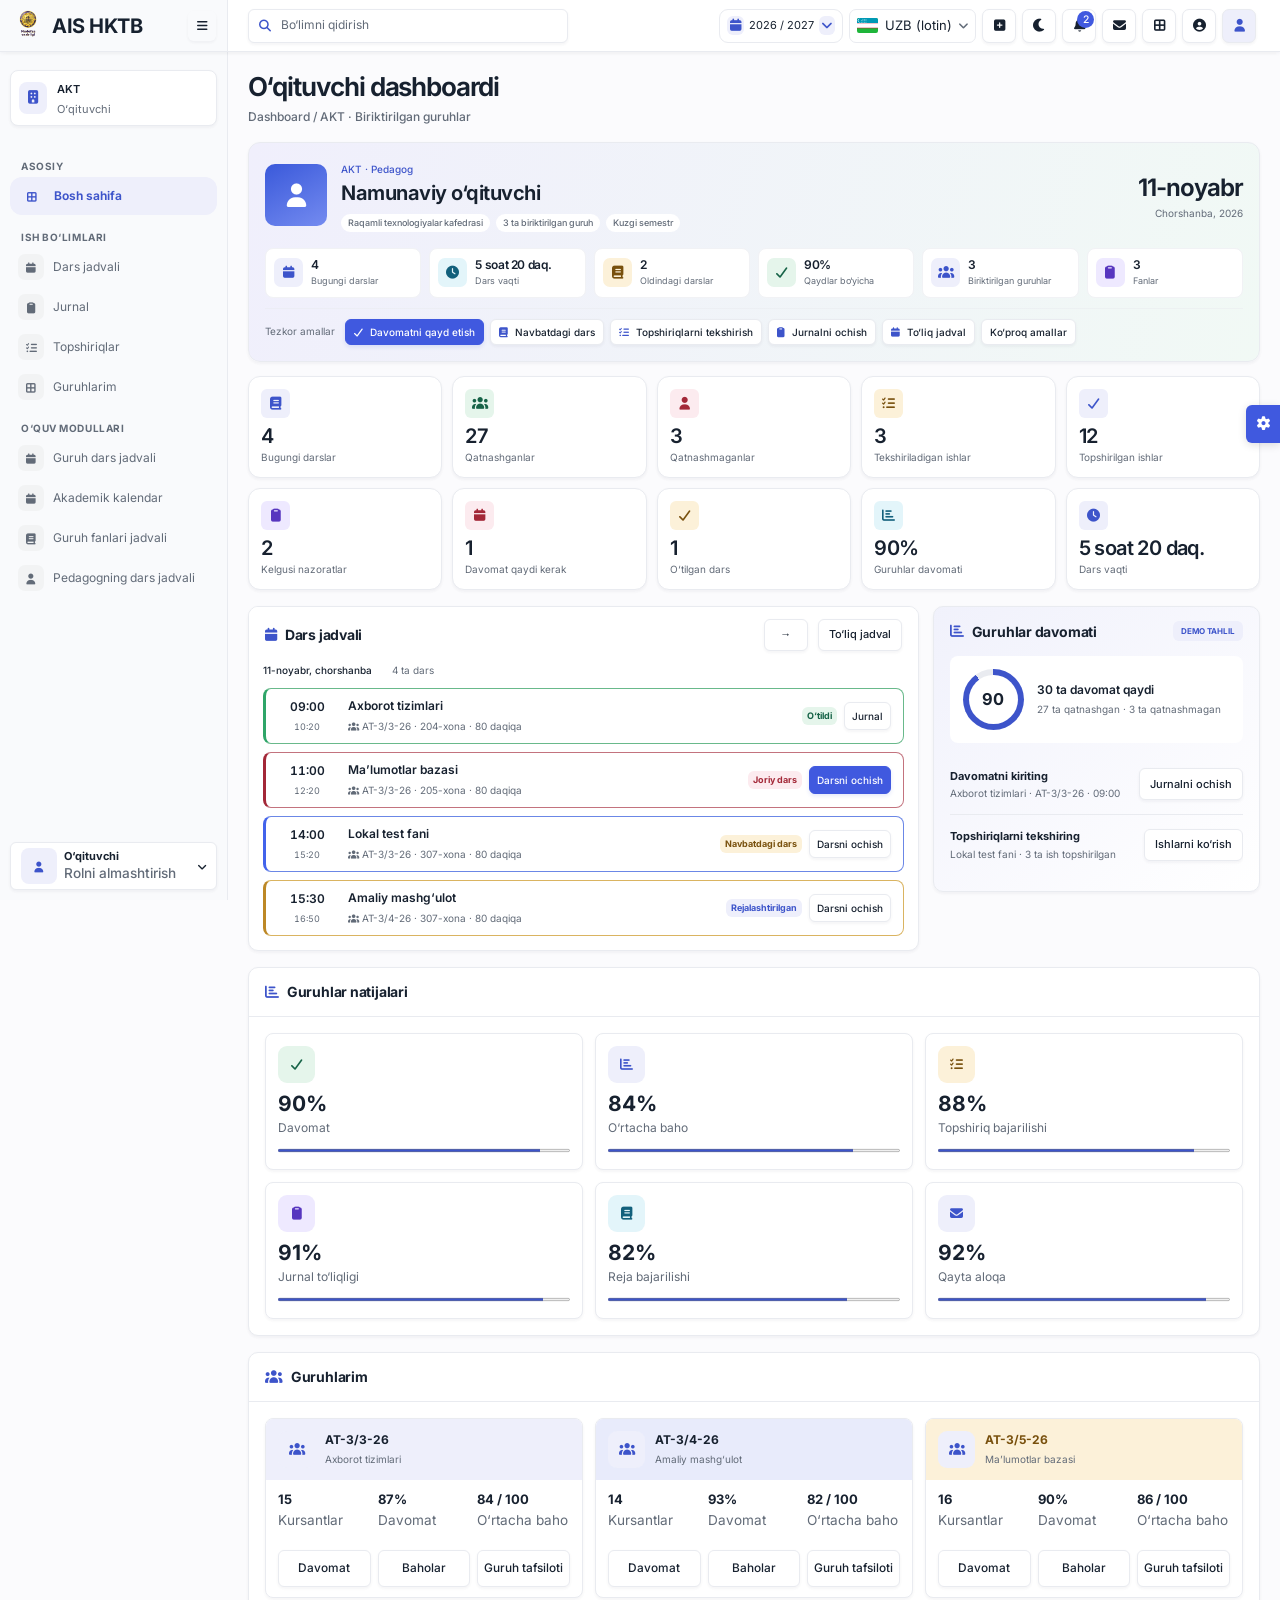
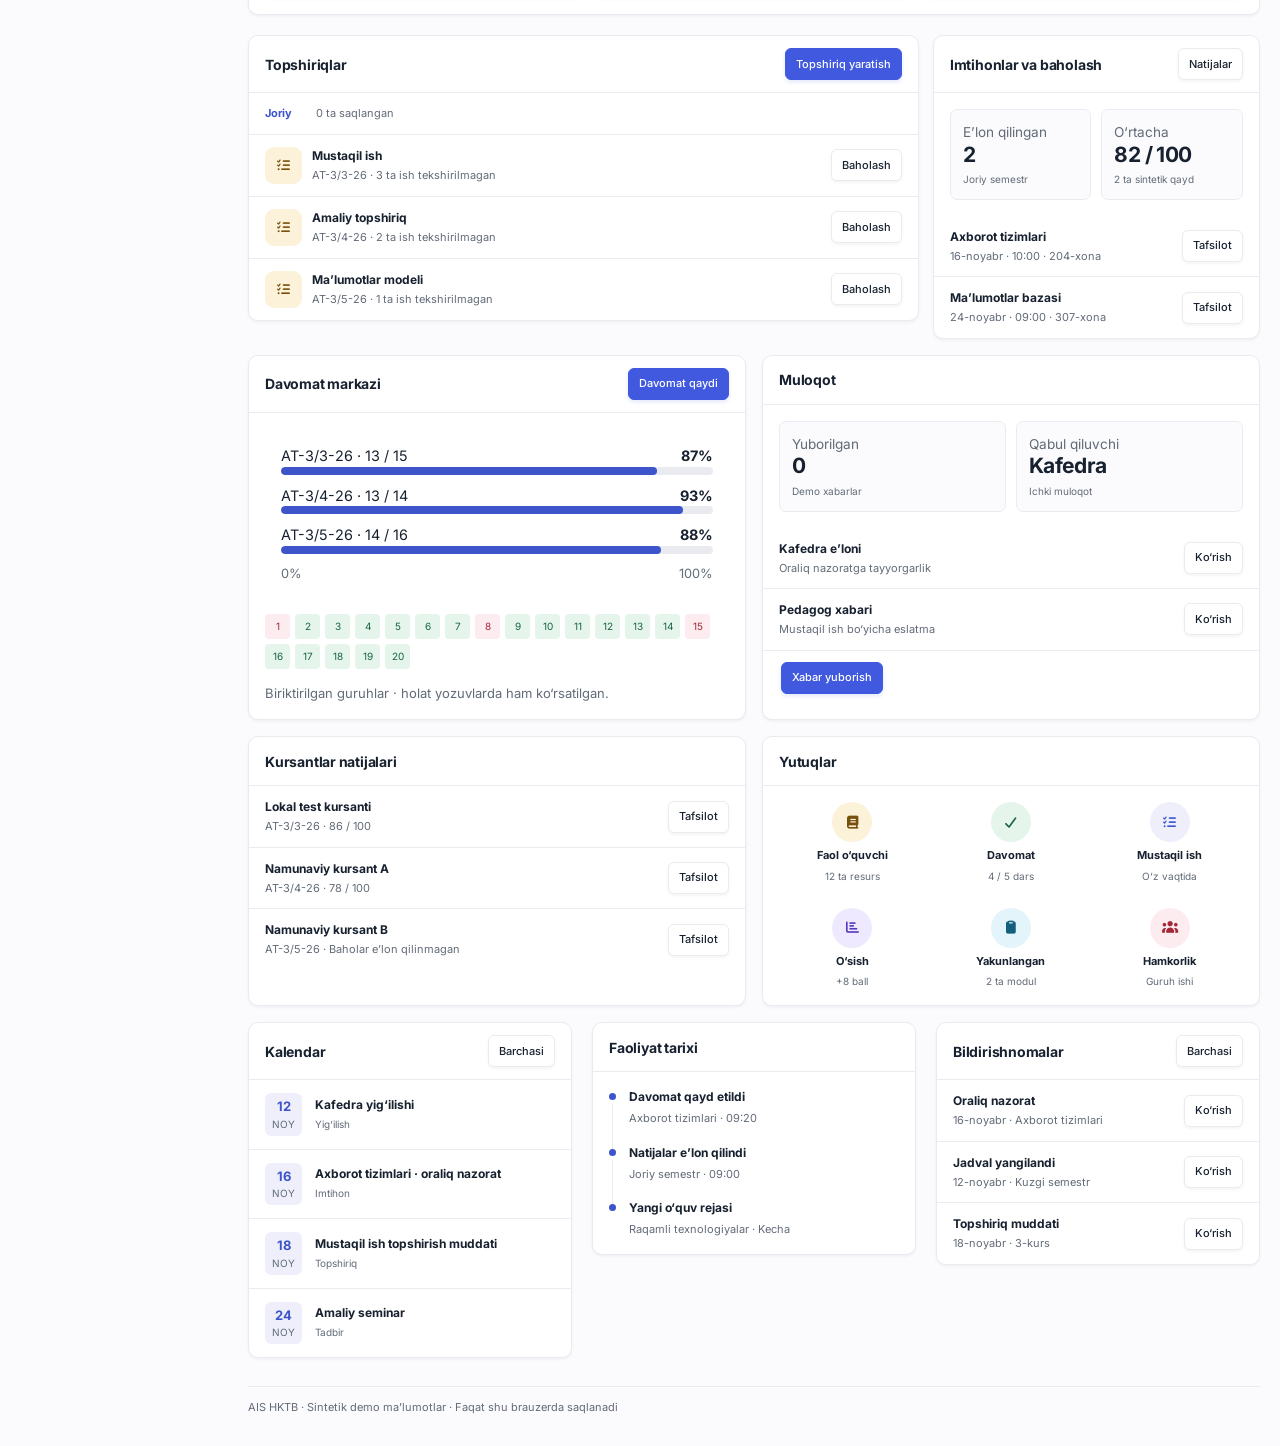
==== commit 593152a5: "Refine dashboard proportions and responsive navigation against references" ====
--- a/index.html
+++ b/index.html
@@ -662,7 +662,7 @@
         padding-inline: 13px;
       }
     }
-    @media (max-width: 810px) {
+    @media (max-width: 767px) {
       .frame {
         display: block;
       }
@@ -796,7 +796,7 @@
         <span class="glyph" aria-hidden="true">&#xf133;</span
         ><span id="period-label">2026 / 2027</span
         ><span class="semester" id="period-semester">Kuzgi semestr</span
-        ><span aria-hidden="true">⌄</span>
+        ><span class="glyph" aria-hidden="true">&#xf107;</span>
       </button>
       <details class="languages">
         <summary id="language"></summary>
@@ -864,6 +864,7 @@
     </div>
   </header>
   <div class="frame" id="frame">
+    <button class="rail-backdrop" type="button" aria-label="Yon menyuni yopish" tabindex="-1"></button>
     <aside id="rail">
       <div class="rail-context">
         <span class="glyph rail-emblem" aria-hidden="true">&#xf1ad;</span>
@@ -878,7 +879,7 @@
         ><span
           ><strong id="rail-account-name"></strong
           ><small>Rolni almashtirish</small></span
-        ><span aria-hidden="true">⌄</span>
+        ><span class="glyph" aria-hidden="true">&#xf107;</span>
       </button>
     </aside>
     <main id="main" tabindex="-1">
--- a/base.css
+++ b/base.css
@@ -34,6 +34,6 @@
 .time-row.featured{background:var(--soft);box-shadow:none}.time-row.done{border-left-color:var(--good)}.time-row.planned{border-left-color:var(--warn)}.time-row h3{font-size:.94rem}.time-row time{font-size:.95rem}.time-row time small{font-size:.75rem}.time-row .btn{min-height:38px;padding:6px 9px}
 .schedule-side .panel:first-child{border-top:3px solid var(--accent)}.map-area{background:var(--soft)}.map-area path.highlight{fill:#4189d9;stroke:var(--accent)}.map-area circle{fill:#1264ad}.registry th{background:var(--soft)}.search-results{display:grid;gap:7px}
 @media(max-width:1180px){.top{--nav-width:198px}.frame{grid-template-columns:198px minmax(0,1fr)}.global-search{min-width:44px}.global-search span:last-child{display:none}.tools select{max-width:175px}}
-@media(max-width:850px){.top{padding:8px 12px;gap:8px;position:relative;flex-wrap:wrap;justify-content:space-between}.brand-area{width:auto;padding:0;border:0;background:transparent;gap:9px}.top .tools{width:100%;justify-content:flex-start;margin:0}.frame{display:block}aside{padding:8px 12px}.rail-context{display:none}.nav{display:flex;flex-wrap:wrap;gap:4px}.nav button{font-size:.84rem;padding:3px 6px}.nav button b{width:24px;height:24px}.grid,.pair,.institution-grid{grid-template-columns:minmax(0,1fr)}main{padding:17px 13px}.stats-strip{grid-template-columns:repeat(2,minmax(0,1fr))}.tools select{max-width:min(230px,100%)}}
+@media(max-width:767px){.top{padding:8px 12px;gap:8px;position:relative;flex-wrap:wrap;justify-content:space-between}.brand-area{width:auto;padding:0;border:0;background:transparent;gap:9px}.top .tools{width:100%;justify-content:flex-start;margin:0}.frame{display:block}aside{padding:8px 12px}.rail-context{display:none}.nav{display:flex;flex-wrap:wrap;gap:4px}.nav button{font-size:.84rem;padding:3px 6px}.nav button b{width:24px;height:24px}.grid,.pair,.institution-grid{grid-template-columns:minmax(0,1fr)}main{padding:17px 13px}.stats-strip{grid-template-columns:repeat(2,minmax(0,1fr))}.tools select{max-width:min(230px,100%)}}
 @media(max-width:450px){.tools{display:grid;grid-template-columns:minmax(0,1fr) auto auto;align-items:center}.role-switch{grid-column:1/-1}.tools select{width:100%;max-width:none}.period{padding:5px 7px;min-height:44px;gap:5px;flex-wrap:wrap;font-size:.77rem}.semester{padding-left:5px}.welcome-date{display:none}.stat-card{padding:8px;gap:7px}.stat-icon{width:30px;height:30px}.stat-card strong{font-size:1.13rem}.time-row{grid-template-columns:53px minmax(0,1fr);gap:7px}.time-row>.btn{grid-column:2;justify-self:start}.section-head{gap:6px}.global-search{padding-inline:10px}}
 @media(max-width:450px){.tools .period{order:0;display:grid;grid-template-columns:auto 1fr;column-gap:5px;row-gap:0}.tools .semester{grid-column:2;border:0;padding:0}.languages summary{padding-inline:8px}.tools:has(#inbox:not([hidden])){grid-template-columns:minmax(0,1fr) auto auto auto}.tools:has(#inbox:not([hidden])) .languages summary>span:not(.glyph){display:none}}
--- a/dashboard.css
+++ b/dashboard.css
@@ -1,9 +1,9 @@
-:root{--bg:#f8f8fb;--paper:#fff;--ink:#121c2a;--muted:#50627b;--line:#dfe5ee;--accent:#354fdb;--soft:#edf1fc;--rail:#f4f7fa;--primary:#3855db;--hero:#eef1fb;--shadow:0 2px 4px #1723380d}
+:root{--bg:#fbfbfd;--paper:#fff;--ink:#17212f;--muted:#626b78;--line:#e9ebf0;--accent:#3d54ca;--soft:#eeeffb;--rail:#f9fafc;--primary:#4059df;--hero:#f0effc;--shadow:0 2px 3px #17233808,0 1px 5px #17233805}
 :root[data-night]{--bg:#181818;--paper:#242424;--ink:#f0f2f5;--muted:#bdc4cd;--line:#393939;--accent:#82bbff;--soft:#253549;--rail:#202020;--primary:#1167b3;--hero:#202b36;--shadow:none}
 body{font-size:14px}.top{--nav-width:280px;gap:8px;min-height:60px;padding-right:24px}.brand-area{padding:6px 11px}.brand{font-size:1.35rem}.brand img{width:34px;height:34px}.global-search{width:min(25vw,320px);margin-left:16px;height:42px}.tools{gap:8px}.tools>.icon,.role-picker>summary,.languages summary{min-width:42px;min-height:42px}.period{min-height:42px}.period>.glyph{background:var(--soft);padding:6px;border-radius:6px}.period>span:not(.glyph){font-size:.82rem}.role-picker{position:relative}.role-picker summary{list-style:none;background:var(--soft);color:var(--accent)}.role-picker summary::-webkit-details-marker{display:none}.role-picker .role-switch{position:absolute;right:0;top:calc(100% + 8px);width:max-content;max-width:calc(100vw - 24px);padding:8px 12px;box-shadow:var(--shadow);z-index:4}.role-picker select{max-width:225px!important}.tools:has(#inbox:not([hidden])) .languages summary>span:not(.glyph){display:inline}
-.frame{grid-template-columns:280px minmax(0,1fr)}#rail{display:flex;flex-direction:column;gap:12px;position:sticky;top:60px;align-self:start;min-height:calc(100dvh - 60px);padding:24px 12px 12px}.rail-context{margin:0 0 8px;padding:11px;min-height:58px;border-radius:12px}.rail-emblem{font-size:.85rem}.nav{gap:5px}.nav-caption{font-size:.7rem;font-weight:700;letter-spacing:.055em;color:var(--muted);margin:3px 11px 1px}.nav button{min-height:43px;font-weight:500}.nav button:first-of-type{border:1px solid var(--line);border-radius:12px;background:var(--paper);box-shadow:var(--shadow);color:var(--ink);font-weight:650}.nav button[aria-current]{background:var(--soft);color:var(--accent);box-shadow:var(--shadow)}.nav button b{width:32px;height:32px;border-radius:10px}.nav button.nav-sub{min-height:34px;padding:5px 10px 5px 25px}.rail-account{margin-top:auto;text-align:left;justify-content:flex-start;padding:8px 10px;min-height:58px}.rail-account>.glyph{display:grid;place-items:center;width:36px;height:36px;background:var(--soft);color:var(--accent);border-radius:8px;flex:none}.rail-account strong,.rail-account small{display:block}.rail-account span:last-child{margin-left:auto}
+.frame{grid-template-columns:280px minmax(0,1fr)}#rail{display:flex;flex-direction:column;gap:12px;position:sticky;top:60px;align-self:start;min-height:calc(100dvh - 60px);padding:24px 12px 12px}.rail-context{margin:0 0 8px;padding:11px;min-height:58px;border-radius:12px}.rail-emblem{font-size:.85rem}.nav{gap:5px}.nav-caption{font-size:.7rem;font-weight:700;letter-spacing:.055em;color:var(--muted);margin:3px 11px 1px}.nav button{min-height:43px;font-weight:500}.nav button:first-of-type{border:1px solid var(--line);border-radius:12px;background:var(--paper);box-shadow:var(--shadow);color:var(--ink);font-weight:650}.nav button[aria-current]{background:var(--soft);color:var(--accent);box-shadow:var(--shadow)}.nav button b{width:32px;height:32px;border-radius:10px}.nav button.nav-sub{min-height:34px;padding:5px 10px 5px 25px}.rail-account{margin-top:auto;text-align:left;justify-content:flex-start;padding:8px 10px;min-height:58px}.rail-account>.glyph:first-child{display:grid;place-items:center;width:36px;height:36px;background:var(--soft);color:var(--accent);border-radius:8px;flex:none}.rail-account strong,.rail-account small{display:block}.rail-account span:last-child{margin-left:auto}
 main{padding:23px 24px 30px;max-width:1640px}h1{font-size:clamp(1.65rem,3vw,2.05rem)}.titlebar{margin-bottom:6px}.crumb{margin-bottom:24px;font-size:.86rem}.panel{border-radius:16px}.section-head{min-height:52px}.section-head h2{font-size:1rem}.overview{margin-bottom:16px}
-.welcome{padding:19px 20px 17px;border-radius:16px;margin-bottom:16px;background:radial-gradient(circle at 8px 8px,#6374b219 1px,transparent 1px) 0 0/18px 18px,linear-gradient(106deg,var(--hero),#eef7f3)}[data-night] .welcome{background:radial-gradient(circle at 8px 8px,#8facc01f 1px,transparent 1px) 0 0/18px 18px,linear-gradient(106deg,var(--hero),var(--paper))}.welcome-head{min-height:82px}.welcome-person{gap:14px}.avatar-symbol{width:74px;height:74px;background:linear-gradient(150deg,#3a59da,#748bf0);border:0;color:#fff;font-size:1.75rem;border-radius:10px;box-shadow:0 4px 10px #3157d238}.welcome-head h2{font-size:1.4rem}.welcome-date strong{font-size:1.55rem;letter-spacing:-.04em}.hero-facts{margin-top:7px}.hero-facts .status{border-radius:30px}.hero-strip{margin-top:17px;grid-template-columns:repeat(6,minmax(0,1fr))}.hero-strip .stat-card{min-height:60px;padding:8px 10px;gap:8px;box-shadow:none}.hero-strip .stat-icon{width:29px;height:29px;border-radius:7px}.hero-strip strong{font-size:.95rem}.hero-strip small{font-size:.71rem}.quick{margin-top:15px;padding-top:12px}.quick .btn{min-height:35px;padding:5px 9px;font-size:.8rem}.quick .glyph{color:var(--accent)}.quick .primary .glyph{color:#fff}
+.welcome{padding:19px 20px 17px;border-radius:16px;margin-bottom:16px;background:linear-gradient(106deg,var(--hero),#f1f9f5)}[data-night] .welcome{background:linear-gradient(106deg,var(--hero),var(--paper))}.welcome-head{min-height:82px}.welcome-person{gap:14px}.avatar-symbol{width:74px;height:74px;background:linear-gradient(150deg,#3a59da,#748bf0);border:0;color:#fff;font-size:1.75rem;border-radius:10px;box-shadow:0 4px 10px #3157d238}.welcome-head h2{font-size:1.4rem}.welcome-date strong{font-size:1.55rem;letter-spacing:-.04em}.hero-facts{margin-top:7px}.hero-facts .status{border-radius:30px}.hero-strip{margin-top:17px;grid-template-columns:repeat(6,minmax(0,1fr))}.hero-strip .stat-card{min-height:60px;padding:8px 10px;gap:8px;box-shadow:none}.hero-strip .stat-icon{width:29px;height:29px;border-radius:7px}.hero-strip strong{font-size:.95rem}.hero-strip small{font-size:.71rem}.quick{margin-top:15px;padding-top:12px}.quick .btn{min-height:35px;padding:5px 9px;font-size:.8rem}.quick .glyph{color:var(--accent)}.quick .primary .glyph{color:#fff}
 .metric-grid{grid-template-columns:repeat(5,minmax(0,1fr));gap:11px}.metric-grid .stat-card{display:grid;gap:7px;min-height:102px;padding:12px 13px;border-radius:15px;align-content:start}.metric-grid .stat-icon{width:34px;height:34px;border-radius:10px}.metric-grid strong{font-size:1.35rem}.metric-grid small{font-size:.76rem}.stat-icon.rose{background:var(--rose);color:var(--red)}.stat-icon.violet{background:#eee9ff;color:#5736bf}.stat-icon.cyan{background:#e3f5fa;color:#12607c}[data-night] .stat-icon.violet{background:#382d51;color:#ccb9ff}[data-night] .stat-icon.cyan{background:#203942;color:#9bdded}
 .schedule-side{grid-template-columns:minmax(0,2.05fr) minmax(0,1fr);gap:16px}.schedule-side .panel:first-child{border-top:1px solid var(--line)}.schedule .section-head{border-bottom:0}.schedule .facts{padding-top:0}.time-row{border-color:#91b0ff;border-left:3px solid #4564e1;min-height:66px}.time-row.done{border-color:#69b98b;border-left-color:#2fa568}.time-row.featured{border-color:#6b87e6;border-left-color:#4263eb;background:var(--paper)}.time-row.planned{border-color:#dab461;border-left-color:#bd8826}.schedule-summary{display:grid;grid-template-columns:repeat(4,minmax(0,1fr));gap:7px;padding:0 14px 11px}.schedule-summary>div{text-align:center;border:1px solid var(--line);border-left:3px solid var(--accent);padding:6px 2px;border-radius:8px}.schedule-summary strong,.schedule-summary small{display:block}.schedule-summary small{font-size:.72rem}.schedule-summary .green{border-left-color:#2fa568}.schedule-summary .amber{border-left-color:#bd8826}
 .insights{background:linear-gradient(140deg,var(--soft),var(--paper))}.insight-lead{display:flex;align-items:center;gap:13px;padding:12px;background:var(--paper);border:1px solid var(--line);border-radius:11px}.dial{width:61px;height:61px;flex:none;border-radius:100%;display:grid;place-items:center;background:conic-gradient(var(--accent) calc(var(--value)*1%),var(--line) 0)}.dial b{display:grid;place-items:center;width:49px;height:49px;border-radius:50%;background:var(--paper);font-size:1.02rem}.insights .body{display:grid;gap:12px}
@@ -12,7 +12,7 @@
 .matrix{position:relative;min-height:184px;margin:9px 1px 0 25px;border-left:1px solid var(--line);border-bottom:1px solid var(--line);background:repeating-linear-gradient(to right,var(--line) 0 1px,transparent 1px 25%),repeating-linear-gradient(to bottom,var(--line) 0 1px,transparent 1px 25%)}.matrix i{position:absolute;left:calc(var(--x)*1%);bottom:calc(var(--y)*1%);width:11px;height:11px;border:2px solid var(--paper);border-radius:50%;background:#32945f;transform:translate(-50%,50%)}.matrix i.warn{background:#cd8b25}.matrix-axis{display:flex;justify-content:space-between;margin:4px 0 0 25px;color:var(--muted);font-size:.72rem}.matrix-caption{font-size:.8rem;color:var(--muted);margin-top:7px}
 @media(max-width:1220px){.top{--nav-width:228px}.frame{grid-template-columns:228px minmax(0,1fr)}.top{padding-right:12px}.top .global-search{width:44px;justify-content:center;margin-left:5px}.top .global-search span:last-child{display:none}.hero-strip{grid-template-columns:repeat(3,minmax(0,1fr))}}
 @media(max-width:930px){.top .tools{gap:5px}.tools .semester{display:none}.admin-intro{grid-template-columns:1fr}.admin-columns{grid-template-columns:repeat(2,minmax(0,1fr))}.admin-columns>.panel:last-child{grid-column:1/-1}.metric-grid{grid-template-columns:repeat(3,minmax(0,1fr))}}
-@media(max-width:850px){.top{padding:7px 12px}.top .tools{width:auto;margin-left:auto;display:flex;flex-wrap:wrap;justify-content:flex-end}.top .brand-area{gap:8px}.frame{display:block}#rail{position:static;min-height:auto;padding:9px 12px}.rail-account{display:none}.nav-caption{display:none}.nav button.nav-sub{padding-inline:6px}.schedule-side{grid-template-columns:minmax(0,1fr)}main{padding-inline:14px}}
+@media(max-width:767px){.top{padding:7px 12px}.top .tools{width:auto;margin-left:auto;display:flex;flex-wrap:wrap;justify-content:flex-end}.top .brand-area{gap:8px}.frame{display:block}#rail{position:static;min-height:auto;padding:9px 12px}.rail-account{display:none}.nav-caption{display:none}.nav button.nav-sub{padding-inline:6px}.schedule-side{grid-template-columns:minmax(0,1fr)}main{padding-inline:14px}}
 @media(max-width:540px){.top .tools{width:100%;margin-left:0;justify-content:flex-start}.top .period{order:0;display:flex;padding:5px 7px}.top .tools>.icon,.languages summary,.role-picker>summary{min-width:37px;padding-inline:6px}.tools:has(#inbox:not([hidden])) .languages summary>span:not(.glyph){display:none}.welcome{padding:13px}.avatar-symbol{width:54px;height:54px}.welcome-head h2{font-size:1.15rem}.welcome-head{min-height:60px}.hero-strip,.metric-grid,.admin-intro .stats-strip{grid-template-columns:repeat(2,minmax(0,1fr))}.metric-grid .stat-card{min-height:86px}.admin-columns{grid-template-columns:minmax(0,1fr)}.admin-columns>.panel:last-child{grid-column:auto}.schedule-summary{grid-template-columns:repeat(2,minmax(0,1fr))}}
 .teacher-groups{display:grid;grid-template-columns:repeat(3,minmax(0,1fr));gap:12px}
 .teacher-group,.teacher-indicator{min-width:0;border:1px solid var(--line);border-radius:12px;background:var(--paper);box-shadow:var(--shadow)}
--- a/features.css
+++ b/features.css
@@ -1,10 +1,29 @@
+@font-face {
+  font-family: Inter;
+  src: url("assets/fonts/Inter-Latin.woff2") format("woff2");
+  font-weight: 100 900;
+  font-display: swap;
+}
+@font-face {
+  font-family: Inter;
+  src: url("assets/fonts/Inter-Cyrillic.woff2") format("woff2");
+  font-weight: 100 900;
+  font-display: swap;
+  unicode-range: U+0400-045F, U+0490-0491, U+04B0-04B1, U+2116;
+}
 body {
-  font-family: Ubuntu, "Segoe UI", sans-serif;
+  font-family: Inter, "Segoe UI", sans-serif;
   font-size: 13px;
+  line-height: 1.5;
+  -webkit-font-smoothing: antialiased;
 }
 .top {
-  min-height: 60px;
-  height: 60px;
+  min-height: 52px;
+  height: 52px;
+  z-index: 6;
+}
+.rail-backdrop {
+  display: none;
 }
 .top .global-search {
   width: 240px;
@@ -47,17 +66,46 @@
   font-size: 20px;
 }
 .brand-area {
-  width: 240px;
+  width: 228px;
 }
 .frame {
-  grid-template-columns: 240px minmax(0, 1fr);
+  grid-template-columns: 228px minmax(0, 1fr);
+  min-height: calc(100dvh - 52px);
 }
 #rail {
-  height: calc(100dvh - 60px);
+  top: 52px;
+  height: calc(100dvh - 52px);
   min-height: 0;
   overflow-y: auto;
   scrollbar-width: thin;
-  padding-top: 18px;
+  padding: 18px 10px 10px;
+}
+.rail-context {
+  min-height: 49px;
+  padding: 8px;
+  border-radius: 8px;
+}
+.rail-emblem {
+  padding: 9px;
+}
+.rail-context strong {
+  font-size: 11px;
+  font-weight: 600;
+}
+.nav button b {
+  background: color-mix(in srgb, var(--muted) 8%, var(--paper));
+  color: var(--muted);
+  border-radius: 7px;
+}
+.nav button[aria-current] {
+  box-shadow: none;
+  border-color: transparent;
+  background: var(--soft);
+  color: var(--accent);
+}
+.nav button[aria-current] b {
+  background: transparent;
+  color: var(--accent);
 }
 .nav {
   display: grid;
@@ -84,8 +132,10 @@
   margin-top: 13px;
 }
 .rail-account {
-  margin-top: 22px;
+  margin-top: auto;
   flex: none;
+  min-height: 49px;
+  border-radius: 8px;
 }
 .rail-account strong {
   font-size: 11px;
@@ -108,23 +158,37 @@
   font-size: 11px;
 }
 main {
-  padding: 22px 24px 30px;
+  padding: 20px 20px 30px;
+  width: 100%;
+  max-width: none;
 }
 .titlebar h1 {
-  font-size: 24px;
-  font-weight: 700;
-  letter-spacing: -0.035em;
+  font-size: 26px;
+  font-weight: 650;
+  letter-spacing: -0.04em;
 }
 .crumb {
   font-size: 12px;
-  margin-bottom: 20px;
+  margin-bottom: 16px;
 }
 .btn {
-  min-height: 34px;
-  padding: 6px 10px;
+  min-height: 32px;
+  padding: 5px 10px;
   border-radius: 6px;
-  font-size: 12px;
+  font-size: 11px;
+  font-weight: 500;
   line-height: 1.4;
+}
+.primary {
+  box-shadow: 0 2px 4px #4059df24;
+}
+.top .global-search {
+  height: 34px;
+  color: var(--muted);
+  font-weight: 400;
+}
+.titlebar > .btn {
+  min-height: 32px;
 }
 .section-head {
   min-height: 49px;
@@ -153,45 +217,94 @@
 }
 .stack,
 .grid {
-  gap: 20px;
+  gap: 16px;
 }
 .welcome {
-  border-radius: 10px;
-  padding: 18px;
-  margin-bottom: 18px;
+  border-radius: 12px;
+  padding: 16px;
+  margin-bottom: 14px;
 }
 .welcome-head {
-  min-height: 70px;
+  min-height: 66px;
 }
 .welcome-head h2 {
   font-size: 20px;
+  font-weight: 650;
+}
+.welcome-person > div > small {
+  color: var(--accent);
+  font-size: 10px;
+  font-weight: 500;
+}
+.welcome-date strong {
+  font-size: 24px;
+  font-weight: 650;
+}
+.welcome-date {
+  font-size: 10px;
 }
 .avatar-symbol {
-  width: 60px;
-  height: 60px;
+  width: 62px;
+  height: 62px;
+  box-shadow: none;
+  font-size: 24px;
+}
+.hero-facts {
+  gap: 6px;
+  margin-top: 6px;
+}
+.hero-facts .status {
+  font-size: 9px;
+  padding: 2px 7px;
+  border: 0;
 }
 .hero-strip {
-  gap: 10px;
+  gap: 8px;
+  margin-top: 16px;
 }
 .hero-strip .stat-card {
-  border-radius: 6px;
-  min-height: 55px;
+  border-radius: 8px;
+  min-height: 50px;
+  padding: 8px;
+  border-color: color-mix(in srgb, var(--line) 65%, var(--paper));
+}
+.hero-strip .stat-card strong {
+  font-size: 12px;
+  font-weight: 600;
+}
+.hero-strip .stat-card small {
+  font-size: 9px;
 }
 .quick {
   gap: 6px;
+  margin-top: 10px;
+  padding-top: 10px;
+  border-top: 1px solid color-mix(in srgb, var(--line) 50%, transparent);
+}
+.quick > .label {
+  font-size: 10px;
 }
 .quick .btn {
-  font-size: 11px;
-  min-height: 29px;
-  padding: 5px 8px;
+  font-size: 10px;
+  min-height: 26px;
+  padding: 4px 8px;
 }
 .metric-grid {
-  gap: 12px;
+  gap: 10px;
 }
 .metric-grid .stat-card {
-  border-radius: 9px;
-  min-height: 103px;
-  padding: 13px;
+  border-radius: 12px;
+  min-height: 100px;
+  padding: 12px;
+  gap: 6px;
+}
+.metric-grid .stat-card strong {
+  font-weight: 600;
+  line-height: 1.2;
+}
+.metric-grid .stat-card small {
+  font-size: 10px;
+  margin-top: 2px;
 }
 .metric-grid .stat-card strong {
   font-size: 20px;
@@ -205,16 +318,112 @@
   overflow-wrap: anywhere;
 }
 .time-row {
-  min-height: 68px;
+  min-height: 56px;
+  padding: 8px 12px;
+  grid-template-columns: 58px minmax(0, 1fr) auto;
+  gap: 12px;
+  border-radius: 8px;
 }
 .time-row h3 {
   font-size: 12px;
+  font-weight: 600;
 }
 .time-row small {
+  font-size: 10px;
+}
+.time-row time {
+  text-align: center;
+  font-size: 12px;
+  font-weight: 600;
+}
+.time-row time small {
+  font-size: 9px;
+  font-weight: 400;
+  margin-top: 4px;
+}
+.lesson-info small {
+  display: block;
+  margin-top: 4px;
+}
+.lesson-info .glyph {
+  font-size: 9px;
+}
+.lesson-actions {
+  display: flex;
+  align-items: center;
+  justify-content: flex-end;
+  gap: 7px;
+}
+.lesson-actions .btn {
+  min-height: 28px;
+  font-size: 10px;
+  padding: 4px 7px;
+}
+.lesson-actions .status {
+  font-size: 9px;
+  padding: 2px 5px;
+  white-space: nowrap;
+}
+.status.rose {
+  background: var(--rose);
+  color: var(--red);
+}
+.schedule .facts {
+  font-size: 10px;
+  color: var(--muted);
+}
+.schedule .facts strong {
+  font-weight: 500;
+}
+.schedule-list {
+  gap: 8px;
+}
+.schedule-side {
+  gap: 14px;
+}
+.insights {
+  background: linear-gradient(140deg, color-mix(in srgb, var(--soft) 85%, var(--paper)), var(--paper));
+}
+.insights .section-head {
+  border-bottom: 0;
+}
+.insights .section-head > .status {
+  color: var(--accent);
+  background: var(--soft);
+  font-size: 8px;
+}
+.insights .body {
+  padding-top: 0;
+}
+.insight-lead {
+  border-radius: 8px;
+  border-color: transparent;
+  min-height: 84px;
+}
+.insight-lead h3 {
+  font-size: 12px;
+  font-weight: 600;
+}
+.insight-lead small {
+  font-size: 10px;
+}
+.insight-details .row {
+  padding: 12px 0;
+  min-height: 60px;
+}
+.insight-details .row h3 {
   font-size: 11px;
 }
-.schedule-side {
-  gap: 20px;
+.insight-details .row small {
+  font-size: 10px;
+}
+.insight-details .bounded {
+  max-height: none;
+}
+.insight-details .empty {
+  padding: 10px 0;
+  text-align: left;
+  font-size: 11px;
 }
 .schedule-side > .stack {
   gap: 14px;
@@ -242,13 +451,35 @@
   font-size: 12px;
 }
 .admin-intro {
-  padding: 18px;
-  border-radius: 10px;
-  grid-template-columns: minmax(0, 1fr) minmax(0, 1.6fr);
+  padding: 16px;
+  border-radius: 12px;
+  grid-template-columns: minmax(0, 1.15fr) minmax(0, 1.85fr);
+  margin-bottom: 18px;
+}
+.admin-intro .avatar-symbol {
+  width: 48px;
+  height: 48px;
+  font-size: 21px;
+}
+.admin-intro .welcome-person {
+  gap: 12px;
+}
+.admin-intro .quick {
+  margin-top: 12px;
 }
 .admin-intro .stat-card {
   padding: 10px;
-  min-height: 96px;
+  min-height: 84px;
+  border-radius: 8px;
+  gap: 6px;
+}
+.admin-intro .stat-icon {
+  height: 29px;
+  width: 29px;
+  border-radius: 7px;
+}
+.admin-intro .stat-card small {
+  font-size: 10px;
 }
 .admin-intro .stats-strip {
   gap: 8px;
@@ -257,11 +488,24 @@
   font-size: 19px;
 }
 .admin-columns {
-  gap: 20px;
+  gap: 16px;
 }
 .highlight-card {
-  border-radius: 10px;
-  min-height: 150px;
+  border-radius: 12px;
+  min-height: 180px;
+  padding: 16px;
+}
+.admin-columns .measure {
+  gap: 22px;
+}
+.admin-columns .measure progress {
+  height: 5px;
+}
+.admin-columns .measure > div:nth-child(2) progress::-webkit-progress-value {
+  background: #1476bf;
+}
+.admin-columns .measure > div:nth-child(3) progress::-webkit-progress-value {
+  background: #25a568;
 }
 .matrix {
   min-height: 190px;
@@ -964,18 +1208,21 @@
     display: inline;
   }
   .brand-area {
-    width: 260px;
+    width: 228px;
   }
   .frame {
-    grid-template-columns: 260px minmax(0, 1fr);
+    grid-template-columns: 228px minmax(0, 1fr);
   }
 }
 @media (max-width: 1220px) {
   .brand-area {
-    width: 220px;
+    width: 208px;
   }
   .frame {
-    grid-template-columns: 220px minmax(0, 1fr);
+    grid-template-columns: 208px minmax(0, 1fr);
+  }
+  .tools:has(#inbox:not([hidden])) .languages summary > span:not(.glyph) {
+    display: none;
   }
   .top .global-search {
     width: 36px;
@@ -1026,14 +1273,28 @@
     font-size: 10px;
   }
   .schedule-side {
-    grid-template-columns: minmax(0, 1.6fr) minmax(0, 1fr);
+    grid-template-columns: minmax(0, 1fr);
+  }
+  .welcome-head {
+    align-items: flex-start;
+  }
+  .welcome-date {
+    display: none;
+  }
+  .admin-columns {
+    grid-template-columns: minmax(0, 1fr);
+  }
+  .admin-columns > .stack {
+    display: grid;
+    grid-template-columns: repeat(2, minmax(0, 1fr));
   }
   .schedule-side .time-row {
     grid-template-columns: 50px minmax(0, 1fr);
   }
-  .schedule-side .time-row > .btn {
+  .schedule-side .time-row > .lesson-actions {
     grid-column: 2;
     justify-self: start;
+    flex-wrap: wrap;
   }
   .three-columns {
     grid-template-columns: 1fr 1fr;
@@ -1078,7 +1339,12 @@
     padding-inline: 18px;
   }
 }
-@media (max-width: 850px) {
+@media (max-width: 959px) {
+  .metric-grid {
+    grid-template-columns: repeat(2, minmax(0, 1fr));
+  }
+}
+@media (max-width: 767px) {
   .top {
     height: auto;
     min-height: 60px;
@@ -1119,13 +1385,21 @@
   .frame {
     display: block;
   }
+  .frame:not(.folded) .rail-backdrop {
+    display: block;
+    position: fixed;
+    inset: var(--header-height, 105px) 0 0;
+    z-index: 3;
+    border: 0;
+    background: #15223866;
+  }
   .frame:not(.folded) #rail {
     position: fixed;
-    inset: 105px auto 0 0;
+    inset: var(--header-height, 105px) auto 0 0;
     z-index: 4;
-    width: 260px;
+    width: min(280px, 85vw);
     min-height: 0;
-    height: calc(100dvh - 105px);
+    height: calc(100dvh - var(--header-height, 105px));
     box-shadow: 20px 0 40px #0002;
     background: var(--rail);
   }
@@ -1160,7 +1434,7 @@
     grid-column: 1/-1;
   }
   dialog.header-popup {
-    top: 110px;
+    top: calc(var(--header-height, 105px) + 8px);
     right: 12px;
   }
   .titlebar h1 {
@@ -1176,12 +1450,13 @@
 }
 @media (max-width: 540px) {
   .top .tools {
-    gap: 4px;
-  }
-  .tools > .icon,
+    gap: 3px;
+    flex-wrap: nowrap;
+  }
+  .top .tools > .icon,
   .role-picker > summary,
   .languages summary {
-    min-width: 30px;
+    min-width: 28px;
     min-height: 32px;
     height: 32px;
     padding: 4px 6px;
@@ -1299,6 +1574,9 @@
   .admin-columns > .panel:last-child {
     grid-column: auto;
   }
+  .admin-columns > .stack {
+    grid-template-columns: minmax(0, 1fr);
+  }
   .admin-intro .stats-strip {
     grid-template-columns: repeat(2, minmax(0, 1fr));
   }
@@ -1423,12 +1701,22 @@
   }
 }
 .time-row.current {
+  border-color: color-mix(in srgb, var(--red) 65%, var(--paper));
+  border-left: 3px solid var(--red);
+  background: var(--paper);
+}
+.schedule-summary > div {
+  background: var(--paper);
+  border: 1px solid var(--accent);
+}
+.schedule-summary .green {
+  border-color: var(--good);
+}
+.schedule-summary .amber {
+  border-color: var(--warn);
+}
+.schedule-summary .rose {
   border-color: var(--red);
-  border-left: 4px solid var(--red);
-  background: var(--rose);
-}
-.schedule-summary .rose {
-  border-left-color: var(--red);
 }
 @media (max-width: 375px) {
   .top .tools {
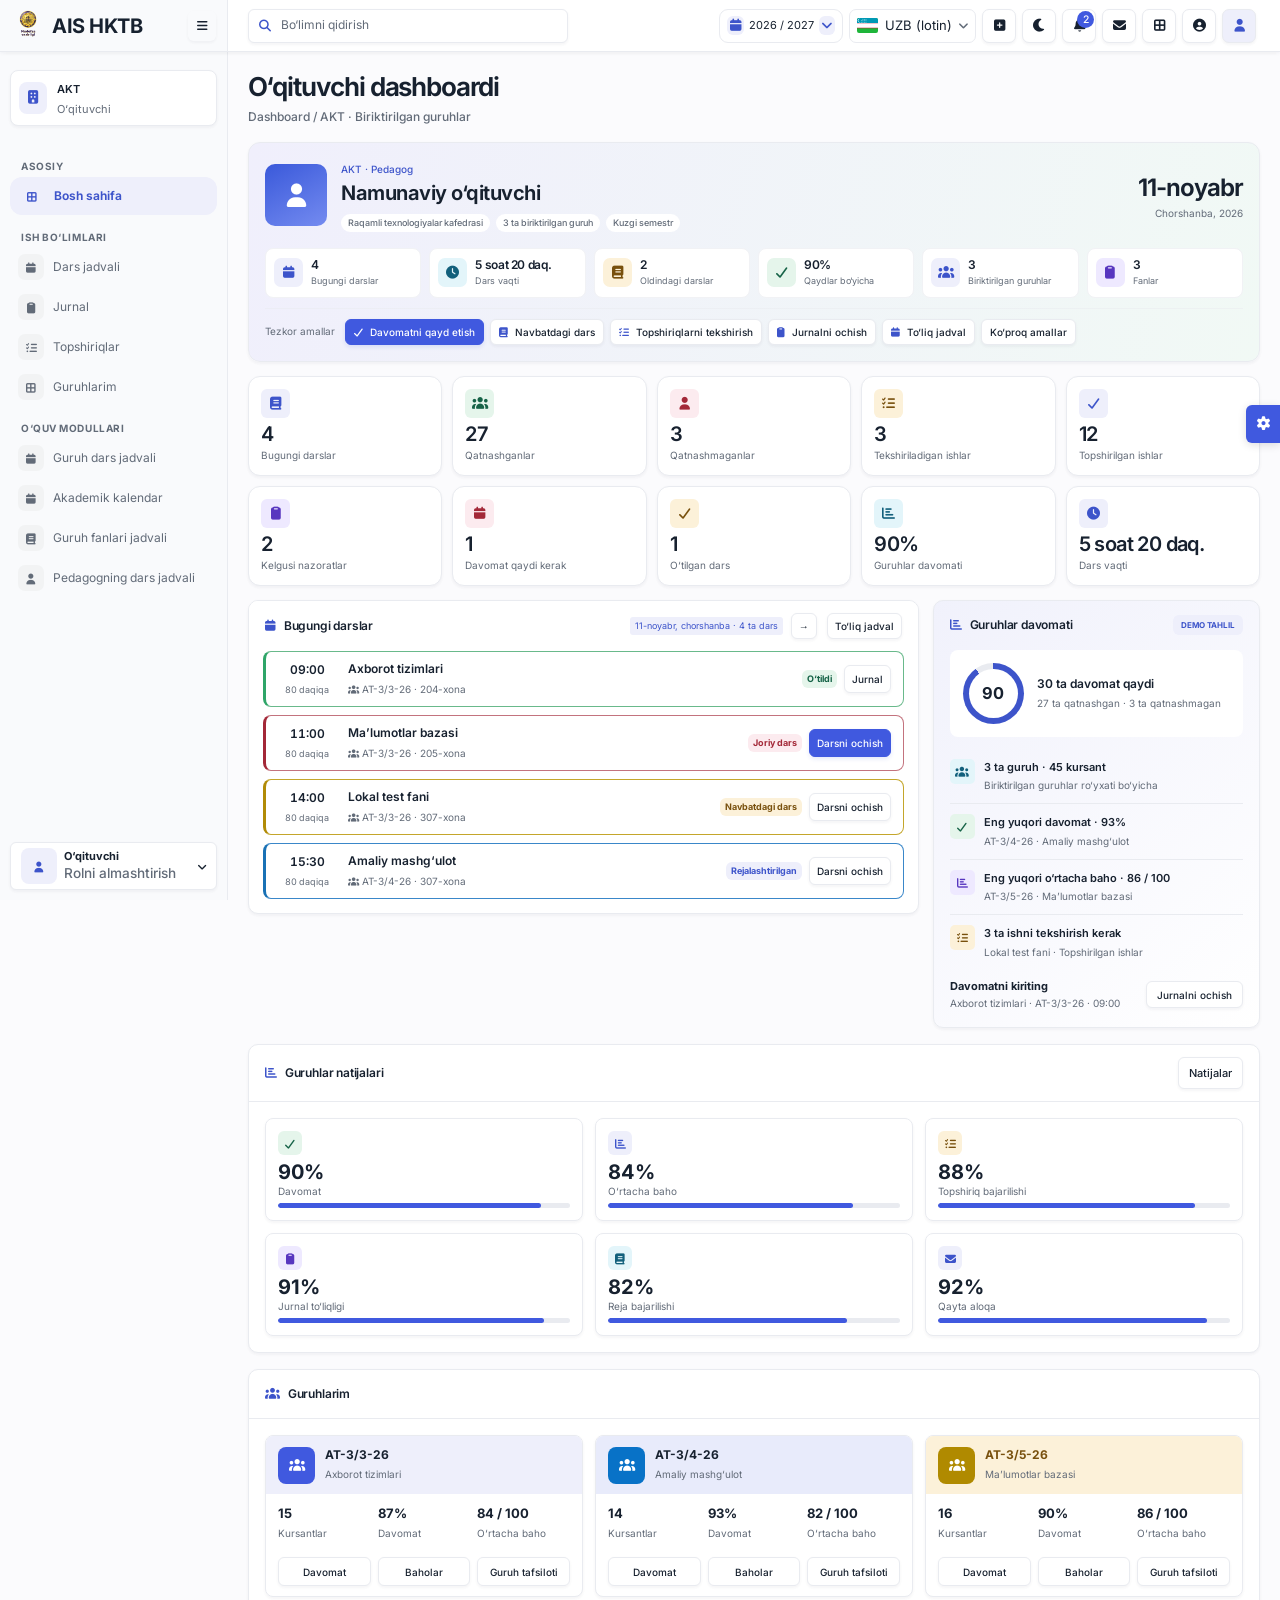
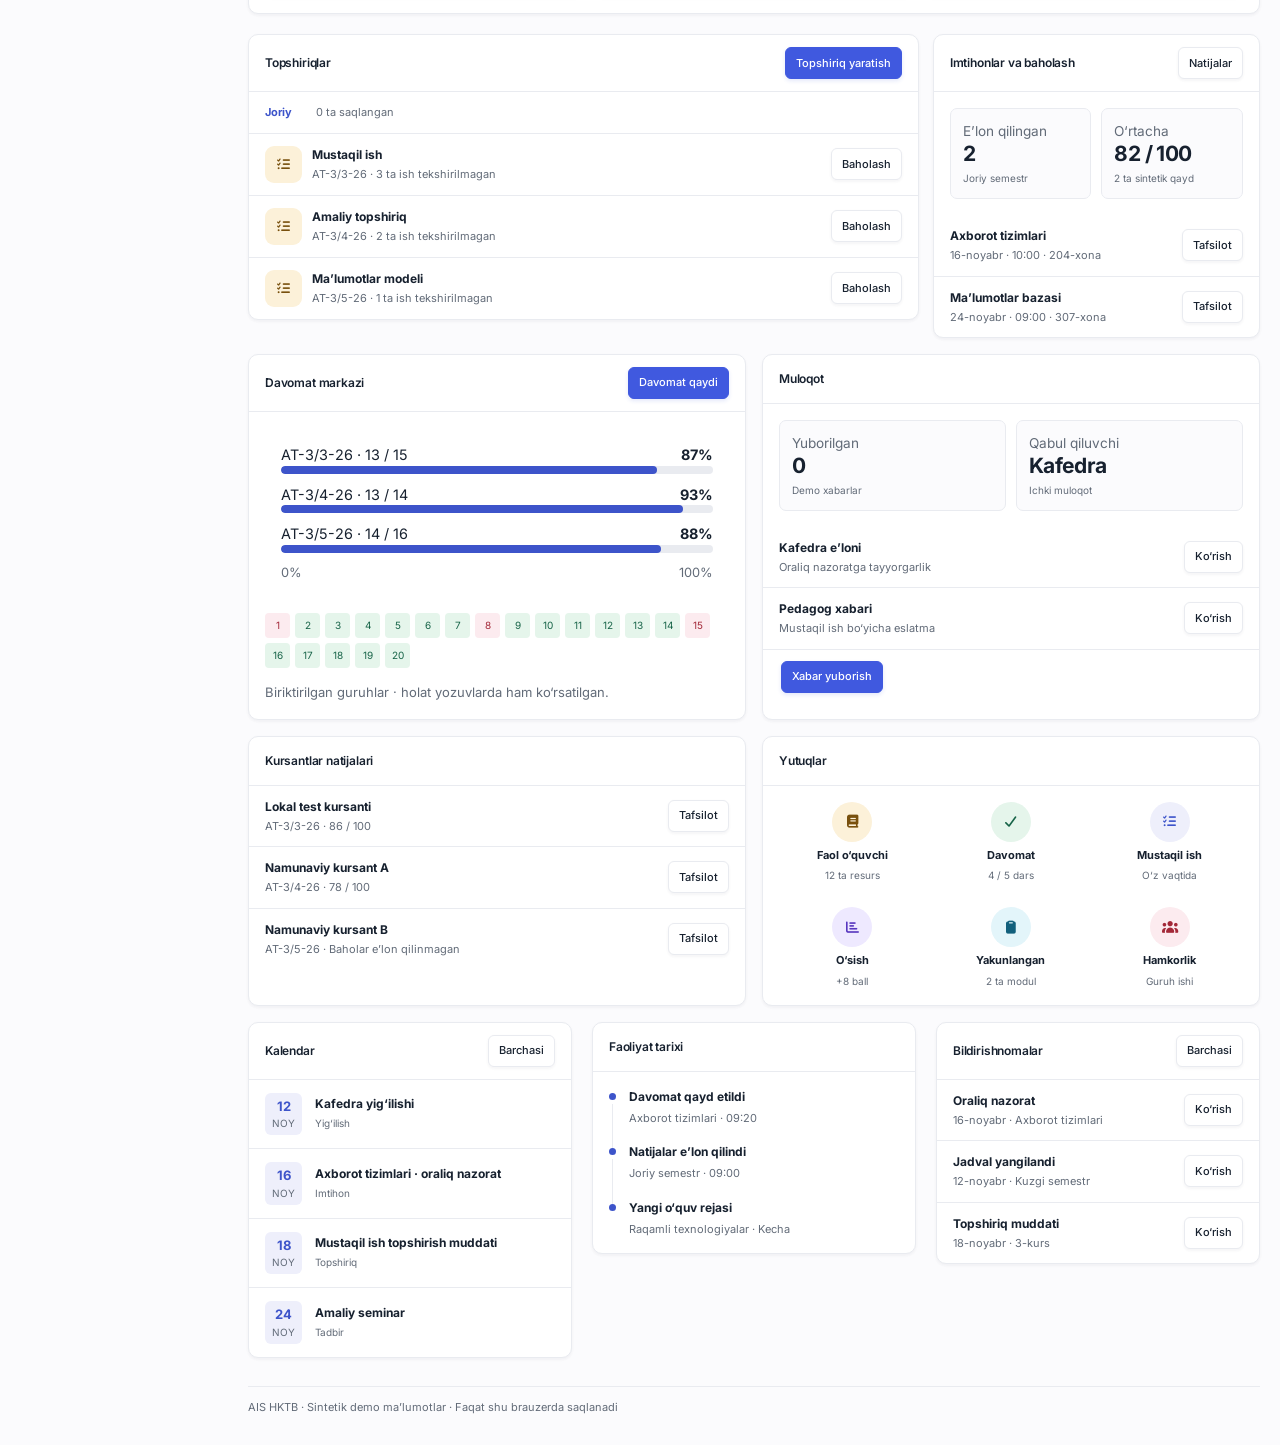
==== commit bc8dbf2b: "Align AIS dashboards with references and stabilize offline startup" ====
--- a/index.html
+++ b/index.html
@@ -899,7 +899,6 @@
     </div>
     <div class="body" id="dialog-body"></div>
   </dialog>
-  <script src="assets/js/prototype-uzbekistan-map.js"></script>
   <button
     type="button"
     class="settings-toggle"
@@ -908,9 +907,5 @@
   >
     <span class="glyph" aria-hidden="true">&#xf013;</span>
   </button>
-  <script src="dashboard.js"></script>
-  <script src="modules.js"></script>
-  <script src="dashboard-sections.js"></script>
-  <script src="translations.js"></script>
-  <script src="app-features.js"></script>
+  <script src="bootstrap.js" defer></script>
 </html>
--- a/dashboard.css
+++ b/dashboard.css
@@ -2,7 +2,7 @@
 :root[data-night]{--bg:#181818;--paper:#242424;--ink:#f0f2f5;--muted:#bdc4cd;--line:#393939;--accent:#82bbff;--soft:#253549;--rail:#202020;--primary:#1167b3;--hero:#202b36;--shadow:none}
 body{font-size:14px}.top{--nav-width:280px;gap:8px;min-height:60px;padding-right:24px}.brand-area{padding:6px 11px}.brand{font-size:1.35rem}.brand img{width:34px;height:34px}.global-search{width:min(25vw,320px);margin-left:16px;height:42px}.tools{gap:8px}.tools>.icon,.role-picker>summary,.languages summary{min-width:42px;min-height:42px}.period{min-height:42px}.period>.glyph{background:var(--soft);padding:6px;border-radius:6px}.period>span:not(.glyph){font-size:.82rem}.role-picker{position:relative}.role-picker summary{list-style:none;background:var(--soft);color:var(--accent)}.role-picker summary::-webkit-details-marker{display:none}.role-picker .role-switch{position:absolute;right:0;top:calc(100% + 8px);width:max-content;max-width:calc(100vw - 24px);padding:8px 12px;box-shadow:var(--shadow);z-index:4}.role-picker select{max-width:225px!important}.tools:has(#inbox:not([hidden])) .languages summary>span:not(.glyph){display:inline}
 .frame{grid-template-columns:280px minmax(0,1fr)}#rail{display:flex;flex-direction:column;gap:12px;position:sticky;top:60px;align-self:start;min-height:calc(100dvh - 60px);padding:24px 12px 12px}.rail-context{margin:0 0 8px;padding:11px;min-height:58px;border-radius:12px}.rail-emblem{font-size:.85rem}.nav{gap:5px}.nav-caption{font-size:.7rem;font-weight:700;letter-spacing:.055em;color:var(--muted);margin:3px 11px 1px}.nav button{min-height:43px;font-weight:500}.nav button:first-of-type{border:1px solid var(--line);border-radius:12px;background:var(--paper);box-shadow:var(--shadow);color:var(--ink);font-weight:650}.nav button[aria-current]{background:var(--soft);color:var(--accent);box-shadow:var(--shadow)}.nav button b{width:32px;height:32px;border-radius:10px}.nav button.nav-sub{min-height:34px;padding:5px 10px 5px 25px}.rail-account{margin-top:auto;text-align:left;justify-content:flex-start;padding:8px 10px;min-height:58px}.rail-account>.glyph:first-child{display:grid;place-items:center;width:36px;height:36px;background:var(--soft);color:var(--accent);border-radius:8px;flex:none}.rail-account strong,.rail-account small{display:block}.rail-account span:last-child{margin-left:auto}
-main{padding:23px 24px 30px;max-width:1640px}h1{font-size:clamp(1.65rem,3vw,2.05rem)}.titlebar{margin-bottom:6px}.crumb{margin-bottom:24px;font-size:.86rem}.panel{border-radius:16px}.section-head{min-height:52px}.section-head h2{font-size:1rem}.overview{margin-bottom:16px}
+main{padding:23px 24px 30px;max-width:1640px}h1{font-size:clamp(1.65rem,3vw,2.05rem)}.titlebar{margin-bottom:6px}.crumb{margin-bottom:24px;font-size:.86rem}.panel{border-radius:16px}.section-head{min-height:52px}.section-head h2{font-size:1rem}.overview{margin-bottom:14px}
 .welcome{padding:19px 20px 17px;border-radius:16px;margin-bottom:16px;background:linear-gradient(106deg,var(--hero),#f1f9f5)}[data-night] .welcome{background:linear-gradient(106deg,var(--hero),var(--paper))}.welcome-head{min-height:82px}.welcome-person{gap:14px}.avatar-symbol{width:74px;height:74px;background:linear-gradient(150deg,#3a59da,#748bf0);border:0;color:#fff;font-size:1.75rem;border-radius:10px;box-shadow:0 4px 10px #3157d238}.welcome-head h2{font-size:1.4rem}.welcome-date strong{font-size:1.55rem;letter-spacing:-.04em}.hero-facts{margin-top:7px}.hero-facts .status{border-radius:30px}.hero-strip{margin-top:17px;grid-template-columns:repeat(6,minmax(0,1fr))}.hero-strip .stat-card{min-height:60px;padding:8px 10px;gap:8px;box-shadow:none}.hero-strip .stat-icon{width:29px;height:29px;border-radius:7px}.hero-strip strong{font-size:.95rem}.hero-strip small{font-size:.71rem}.quick{margin-top:15px;padding-top:12px}.quick .btn{min-height:35px;padding:5px 9px;font-size:.8rem}.quick .glyph{color:var(--accent)}.quick .primary .glyph{color:#fff}
 .metric-grid{grid-template-columns:repeat(5,minmax(0,1fr));gap:11px}.metric-grid .stat-card{display:grid;gap:7px;min-height:102px;padding:12px 13px;border-radius:15px;align-content:start}.metric-grid .stat-icon{width:34px;height:34px;border-radius:10px}.metric-grid strong{font-size:1.35rem}.metric-grid small{font-size:.76rem}.stat-icon.rose{background:var(--rose);color:var(--red)}.stat-icon.violet{background:#eee9ff;color:#5736bf}.stat-icon.cyan{background:#e3f5fa;color:#12607c}[data-night] .stat-icon.violet{background:#382d51;color:#ccb9ff}[data-night] .stat-icon.cyan{background:#203942;color:#9bdded}
 .schedule-side{grid-template-columns:minmax(0,2.05fr) minmax(0,1fr);gap:16px}.schedule-side .panel:first-child{border-top:1px solid var(--line)}.schedule .section-head{border-bottom:0}.schedule .facts{padding-top:0}.time-row{border-color:#91b0ff;border-left:3px solid #4564e1;min-height:66px}.time-row.done{border-color:#69b98b;border-left-color:#2fa568}.time-row.featured{border-color:#6b87e6;border-left-color:#4263eb;background:var(--paper)}.time-row.planned{border-color:#dab461;border-left-color:#bd8826}.schedule-summary{display:grid;grid-template-columns:repeat(4,minmax(0,1fr));gap:7px;padding:0 14px 11px}.schedule-summary>div{text-align:center;border:1px solid var(--line);border-left:3px solid var(--accent);padding:6px 2px;border-radius:8px}.schedule-summary strong,.schedule-summary small{display:block}.schedule-summary small{font-size:.72rem}.schedule-summary .green{border-left-color:#2fa568}.schedule-summary .amber{border-left-color:#bd8826}
--- a/features.css
+++ b/features.css
@@ -183,6 +183,7 @@
   box-shadow: 0 2px 4px #4059df24;
 }
 .top .global-search {
+  width: min(21vw, 262px);
   height: 34px;
   color: var(--muted);
   font-weight: 400;
@@ -195,7 +196,8 @@
   padding: 12px 16px;
 }
 .section-head h2 {
-  font-size: 14px;
+  font-size: 12px;
+  font-weight: 600;
   letter-spacing: -0.015em;
 }
 .body {
@@ -296,7 +298,7 @@
   border-radius: 12px;
   min-height: 100px;
   padding: 12px;
-  gap: 6px;
+  gap: 4px;
 }
 .metric-grid .stat-card strong {
   font-weight: 600;
@@ -436,25 +438,108 @@
   border-radius: 8px;
 }
 .group-head {
+  padding: 10px 12px;
+}
+.group-stats small {
+  font-size: 10px;
+  margin-top: 3px;
+}
+.group-stats strong {
+  font-size: 13px;
+}
+.group-actions {
+  padding: 6px 12px 10px;
+}
+.group-head h3 {
+  font-size: 12px;
+}
+.group-head small {
+  font-size: 10px;
+}
+.teacher-indicator strong {
+  font-size: 20px;
+  line-height: 1.2;
+}
+.teacher-indicator small {
+  font-size: 10px;
+}
+.teacher-indicator {
   padding: 12px;
-}
-.group-head h3 {
-  font-size: 12px;
-}
-.group-head small {
-  font-size: 10px;
-}
-.teacher-indicator strong {
-  font-size: 21px;
-}
-.teacher-indicator small {
-  font-size: 12px;
+  min-height: 102px;
+}
+.teacher-indicator .stat-icon {
+  width: 24px;
+  height: 24px;
+  border-radius: 6px;
+  font-size: 11px;
+}
+.teacher-indicator progress {
+  height: 5px;
+  display: block;
+  margin-top: 4px;
+}
+.teacher-indicator progress,
+.subject-result progress {
+  appearance: none;
+  border: 0;
+  overflow: hidden;
+  border-radius: 6px;
+  background: var(--line);
+}
+.teacher-indicator progress::-webkit-progress-bar,
+.subject-result progress::-webkit-progress-bar {
+  background: var(--line);
+}
+.teacher-indicator progress::-webkit-progress-value,
+.subject-result progress::-webkit-progress-value {
+  background: var(--primary);
+  border-radius: 6px;
+}
+.group-head .stat-icon {
+  color: white;
+  background: var(--primary);
+  border-radius: 8px;
+}
+.group-head.blue .stat-icon {
+  background: #0872c7;
+}
+.group-head.amber .stat-icon {
+  background: #b08a00;
+}
+.group-actions .btn {
+  min-height: 29px;
+  font-size: 10px;
 }
 .admin-intro {
-  padding: 16px;
+  padding: 12px;
   border-radius: 12px;
   grid-template-columns: minmax(0, 1.15fr) minmax(0, 1.85fr);
-  margin-bottom: 18px;
+  margin-bottom: 16px;
+}
+@media (min-width: 1221px) {
+  body[data-role="institution"] .top {
+    height: 44px;
+    min-height: 44px;
+  }
+  body[data-role="institution"] .brand-area {
+    width: 204px;
+  }
+  body[data-role="institution"] .frame:not(.folded) {
+    grid-template-columns: 204px minmax(0, 1fr);
+  }
+  body[data-role="institution"] #rail {
+    top: 44px;
+    height: calc(100dvh - 44px);
+  }
+  body[data-role="institution"] main {
+    padding-inline: 19px;
+  }
+  body[data-role="institution"] .titlebar h1 {
+    font-size: 24px;
+  }
+  body[data-role="institution"] .crumb {
+    margin-bottom: 13px;
+  }
 }
 .admin-intro .avatar-symbol {
   width: 48px;
@@ -492,8 +577,8 @@
 }
 .highlight-card {
   border-radius: 12px;
-  min-height: 180px;
-  padding: 16px;
+  min-height: 196px;
+  padding: 14px;
 }
 .admin-columns .measure {
   gap: 22px;
@@ -508,7 +593,421 @@
   background: #25a568;
 }
 .matrix {
-  min-height: 190px;
+  min-height: 200px;
+}
+.dashboard-actions {
+  display: flex;
+  align-items: center;
+  justify-content: flex-end;
+  gap: 6px;
+  flex-wrap: wrap;
+}
+.dashboard-actions .btn,
+.dashboard-range select {
+  min-height: 32px;
+  font-size: 11px;
+  white-space: nowrap;
+}
+.dashboard-range select {
+  width: auto;
+  max-width: 150px;
+  border: 1px solid var(--line);
+  border-radius: 6px;
+  padding: 5px 8px;
+  background: var(--paper);
+  color: var(--ink);
+}
+.titlebar:has(.dashboard-actions) {
+  align-items: center;
+}
+.dashboard-actions .icon {
+  min-width: 32px;
+  padding: 4px 7px;
+}
+.sr-only {
+  position: absolute;
+  width: 1px;
+  height: 1px;
+  padding: 0;
+  margin: -1px;
+  overflow: hidden;
+  clip: rect(0, 0, 0, 0);
+  white-space: nowrap;
+  border: 0;
+}
+.admin-intro .stats-strip {
+  align-items: stretch;
+}
+.admin-intro .stat-card {
+  box-shadow: none;
+}
+.admin-columns > .panel .body {
+  padding-block: 14px;
+}
+.admin-columns .measure {
+  gap: 18px;
+}
+.admin-columns .measure label {
+  font-size: 11px;
+}
+.highlight-card {
+  background: radial-gradient(circle at 95% 8%, #ffffff18 0 22%, transparent 23%), linear-gradient(125deg, #117d49, #0f6b42);
+}
+.highlight-card h2 {
+  margin: 5px 0;
+  font-size: 16px;
+}
+.highlight-card small {
+  font-size: 10px;
+}
+.distribution-summary {
+  display: grid;
+  grid-template-columns: repeat(2, minmax(0, 1fr));
+  gap: 6px;
+  padding: 0 16px 16px;
+}
+.distribution-summary > div {
+  padding: 9px;
+  text-align: center;
+  border: 1px solid var(--line);
+  border-radius: 7px;
+}
+.distribution-summary strong,
+.distribution-summary small {
+  display: block;
+  font-size: 11px;
+}
+.distribution-summary small {
+  font-size: 9px;
+}
+.highlight-footer {
+  display: flex;
+  align-items: flex-end;
+  justify-content: space-between;
+  gap: 8px;
+  flex-wrap: wrap;
+}
+.highlight-numbers {
+  display: flex;
+  gap: 5px;
+}
+.highlight-numbers > span {
+  display: grid;
+  padding: 5px 8px;
+  border: 1px solid #ffffff35;
+  border-radius: 8px;
+  background: #ffffff14;
+}
+.highlight-numbers strong {
+  font-size: 13px;
+}
+.highlight-numbers small {
+  font-size: 9px;
+}
+.highlight-footer .btn {
+  min-height: 28px;
+  font-size: 10px;
+  padding: 4px 7px;
+}
+.learner-overview .welcome-head {
+  min-height: 95px;
+}
+.learner-overview .avatar-symbol {
+  border-radius: 18px;
+  background: linear-gradient(145deg, #0a929b, #286fb8);
+}
+.learner-profile-tags {
+  display: flex;
+  gap: 10px;
+  flex-wrap: wrap;
+  margin-top: 7px;
+  font-size: 10px;
+  color: var(--accent);
+}
+.learner-profile-tags span:first-child {
+  color: var(--good);
+}
+.schedule-heading-tools {
+  display: flex;
+  align-items: center;
+  justify-content: flex-end;
+  gap: 8px;
+  flex-wrap: wrap;
+}
+.schedule-context {
+  font-size: 9px;
+  color: var(--accent);
+  background: var(--soft);
+  padding: 2px 5px;
+  border-radius: 3px;
+}
+.schedule .section-head .btn {
+  min-height: 26px;
+  font-size: 10px;
+  padding: 3px 7px;
+}
+.schedule .section-head .icon {
+  min-width: 26px;
+}
+.schedule-list {
+  padding-top: 0;
+}
+.time-row.featured {
+  border-color: #c4a62b;
+  border-left-color: #b18b07;
+}
+.time-row.planned {
+  border-color: #3a87c9;
+  border-left-color: #1971b5;
+}
+.insight-summary-row {
+  display: flex;
+  align-items: flex-start;
+  gap: 9px;
+  padding: 10px 0;
+  border-bottom: 1px solid var(--line);
+}
+.insight-summary-row:last-child {
+  border-bottom: 0;
+}
+.insight-summary-row .stat-icon {
+  width: 25px;
+  height: 25px;
+  flex: none;
+  border-radius: 5px;
+  font-size: 11px;
+}
+.insight-summary-row h3 {
+  font-size: 11px;
+  font-weight: 600;
+}
+.insight-summary-row small {
+  display: block;
+  margin-top: 3px;
+  font-size: 10px;
+}
+.insight-footer .row {
+  padding: 8px 0 0;
+  min-height: 0;
+  gap: 8px;
+}
+.insight-footer .btn {
+  min-height: 27px;
+  font-size: 10px;
+}
+.insight-footer > .btn {
+  width: 100%;
+}
+.learner-insights .insight-lead {
+  flex-direction: column;
+  align-items: flex-start;
+  gap: 10px;
+}
+.learner-insights .dial {
+  background: conic-gradient(#6336d5 calc(var(--value) * 1%), var(--line) 0);
+}
+.academic-results {
+  display: grid;
+  grid-template-columns: 205px minmax(0, 1fr) 235px;
+  gap: 16px;
+}
+.academic-summary {
+  position: static;
+  display: flex;
+  flex-direction: column;
+  align-items: center;
+  gap: 7px;
+  min-width: 0;
+  padding: 14px 12px;
+  border: 1px solid var(--line);
+  border-radius: 9px;
+  background: linear-gradient(var(--soft), var(--paper));
+}
+.academic-summary > strong {
+  font-size: 11px;
+}
+.academic-summary > small,
+.academic-summary p {
+  font-size: 10px;
+  text-align: center;
+}
+.academic-summary .dial {
+  width: 76px;
+  height: 76px;
+}
+.academic-summary .dial b {
+  width: 60px;
+  height: 60px;
+  font-size: 22px;
+}
+.academic-summary-stats {
+  display: grid;
+  grid-template-columns: repeat(2, minmax(0, 1fr));
+  gap: 6px;
+  width: 100%;
+  margin: 5px 0;
+}
+.academic-summary-stats > div {
+  padding: 7px;
+  border: 1px solid var(--accent);
+  border-radius: 7px;
+  background: var(--paper);
+}
+.academic-summary-stats small {
+  display: block;
+  font-size: 9px;
+}
+.academic-subjects,
+.academic-trend {
+  min-width: 0;
+}
+.academic-eyebrow {
+  display: block;
+  font-size: 9px;
+  color: var(--muted);
+  margin-bottom: 8px;
+}
+.subject-result {
+  display: flex;
+  align-items: center;
+  gap: 10px;
+  padding: 9px;
+  margin-bottom: 8px;
+  border: 1px solid var(--good);
+  border-left-width: 3px;
+  border-radius: 8px;
+  background: var(--paper);
+}
+.subject-result.blue {
+  border-color: var(--accent);
+}
+.subject-result > div {
+  flex: 1;
+  min-width: 0;
+}
+.subject-result .stat-icon {
+  width: 29px;
+  height: 29px;
+  flex: none;
+}
+.subject-result-title {
+  display: flex;
+  justify-content: space-between;
+  gap: 8px;
+  font-size: 11px;
+}
+.subject-result-title h3 {
+  font-size: 11px;
+}
+.subject-result progress {
+  display: block;
+  width: 100%;
+  height: 6px;
+  margin: 5px 0;
+  accent-color: var(--good);
+}
+.subject-result.green progress::-webkit-progress-value {
+  background: var(--good);
+}
+.subject-result small {
+  font-size: 9px;
+}
+.subject-highlights {
+  display: grid;
+  grid-template-columns: repeat(2, minmax(0, 1fr));
+  gap: 7px;
+  margin-top: 12px;
+}
+.subject-highlights > div {
+  padding: 9px;
+  border: 1px solid var(--line);
+  border-radius: 7px;
+}
+.subject-highlights small,
+.subject-highlights strong {
+  display: block;
+  font-size: 10px;
+}
+.subject-highlights small {
+  font-size: 8px;
+  color: var(--muted);
+  margin-bottom: 4px;
+}
+.study-note {
+  padding: 9px;
+  margin-top: 12px;
+  background: var(--amber);
+  color: var(--warn);
+  border-radius: 7px;
+  font-size: 10px;
+}
+.trend-current {
+  padding: 10px;
+  border: 1px solid var(--line);
+  border-radius: 8px;
+}
+.trend-current strong,
+.trend-current > span {
+  display: block;
+}
+.trend-current strong {
+  font-size: 22px;
+}
+.trend-current strong small,
+.trend-current > span {
+  font-size: 10px;
+}
+.result-columns {
+  display: flex;
+  gap: 12px;
+  align-items: flex-end;
+  justify-content: space-around;
+  padding-top: 14px;
+}
+.result-columns > div {
+  display: grid;
+  justify-items: center;
+  gap: 5px;
+  font-size: 10px;
+}
+.result-columns i {
+  display: block;
+  width: 27px;
+  background: var(--primary);
+  border-radius: 5px;
+}
+@media (max-width: 1220px) {
+  .titlebar:has(.dashboard-actions) {
+    align-items: flex-start;
+    flex-direction: column;
+    gap: 12px;
+  }
+  .dashboard-actions {
+    justify-content: flex-start;
+  }
+  .academic-results {
+    grid-template-columns: 180px minmax(0, 1fr);
+  }
+  .academic-trend {
+    grid-column: 1 / -1;
+  }
+}
+@media (max-width: 767px) {
+  .academic-results {
+    grid-template-columns: minmax(0, 1fr);
+  }
+  .academic-summary {
+    display: flex;
+  }
+  .academic-trend {
+    grid-column: auto;
+  }
+  .learner-profile-tags {
+    gap: 5px 10px;
+  }
+  .schedule-heading-tools {
+    justify-content: flex-start;
+  }
 }
 .map-area path {
   filter: none;
@@ -805,10 +1304,10 @@
 .module-toolbar {
   display: flex;
   align-items: flex-end;
-  gap: 14px;
+  gap: 10px;
   flex-wrap: wrap;
-  margin: 4px 0 20px;
-  padding: 16px;
+  margin: 4px 0 14px;
+  padding: 14px;
   background: var(--paper);
   border: 1px solid var(--line);
   border-radius: 9px;
@@ -893,8 +1392,9 @@
   padding: 11px 10px;
   border: 1px solid #bdcbf8;
   border-left: 3px solid #4a67de;
-  background: var(--soft);
-  border-radius: 6px;
+  background: var(--paper);
+  box-shadow: var(--shadow);
+  border-radius: 8px;
   margin-bottom: 10px;
   min-height: 139px;
   color: var(--ink);
@@ -912,12 +1412,12 @@
   font-size: 10px;
 }
 .lesson-tile.tone-0 {
-  background: var(--green);
+  background: var(--paper);
   border-color: color-mix(in srgb, var(--good) 30%, var(--paper));
   border-left-color: var(--good);
 }
 .lesson-tile.tone-2 {
-  background: var(--amber);
+  background: var(--paper);
   border-color: color-mix(in srgb, var(--warn) 30%, var(--paper));
   border-left-color: var(--warn);
 }
@@ -1072,13 +1572,13 @@
   filter: brightness(1.1);
 }
 dialog {
-  border-radius: 10px;
-  width: min(680px, calc(100% - 24px));
+  border-radius: 6px;
+  width: min(656px, calc(100% - 24px));
   box-shadow: 0 15px 70px #0003;
 }
 dialog::backdrop {
   background: #18253e66;
-  backdrop-filter: blur(2px);
+  backdrop-filter: blur(4px);
 }
 dialog .section-head {
   position: sticky;
@@ -1102,10 +1602,10 @@
 dialog.header-popup {
   margin: 0;
   position: fixed;
-  top: 68px;
+  top: var(--popup-top, 60px);
   left: auto;
-  right: min(var(--popup-right, 16px), calc(100vw - 390px));
-  width: min(370px, calc(100vw - 24px));
+  right: clamp(12px, var(--popup-right, 16px), max(12px, calc(100vw - 344px)));
+  width: min(320px, calc(100vw - 24px));
   max-height: calc(100dvh - 88px);
 }
 dialog.header-popup::backdrop {
@@ -1132,9 +1632,21 @@
   gap: 10px;
 }
 .shortcut-grid .btn {
-  min-height: 60px;
+  min-height: 42px;
   justify-content: flex-start;
   text-align: left;
+}
+.header-popup .shortcut-grid {
+  grid-template-columns: minmax(0, 1fr);
+  gap: 2px;
+}
+.header-popup .shortcut-grid .btn {
+  border: 0;
+  box-shadow: none;
+  min-height: 34px;
+}
+.header-popup .shortcut-grid .btn:hover {
+  background: var(--soft);
 }
 .danger {
   color: var(--red);
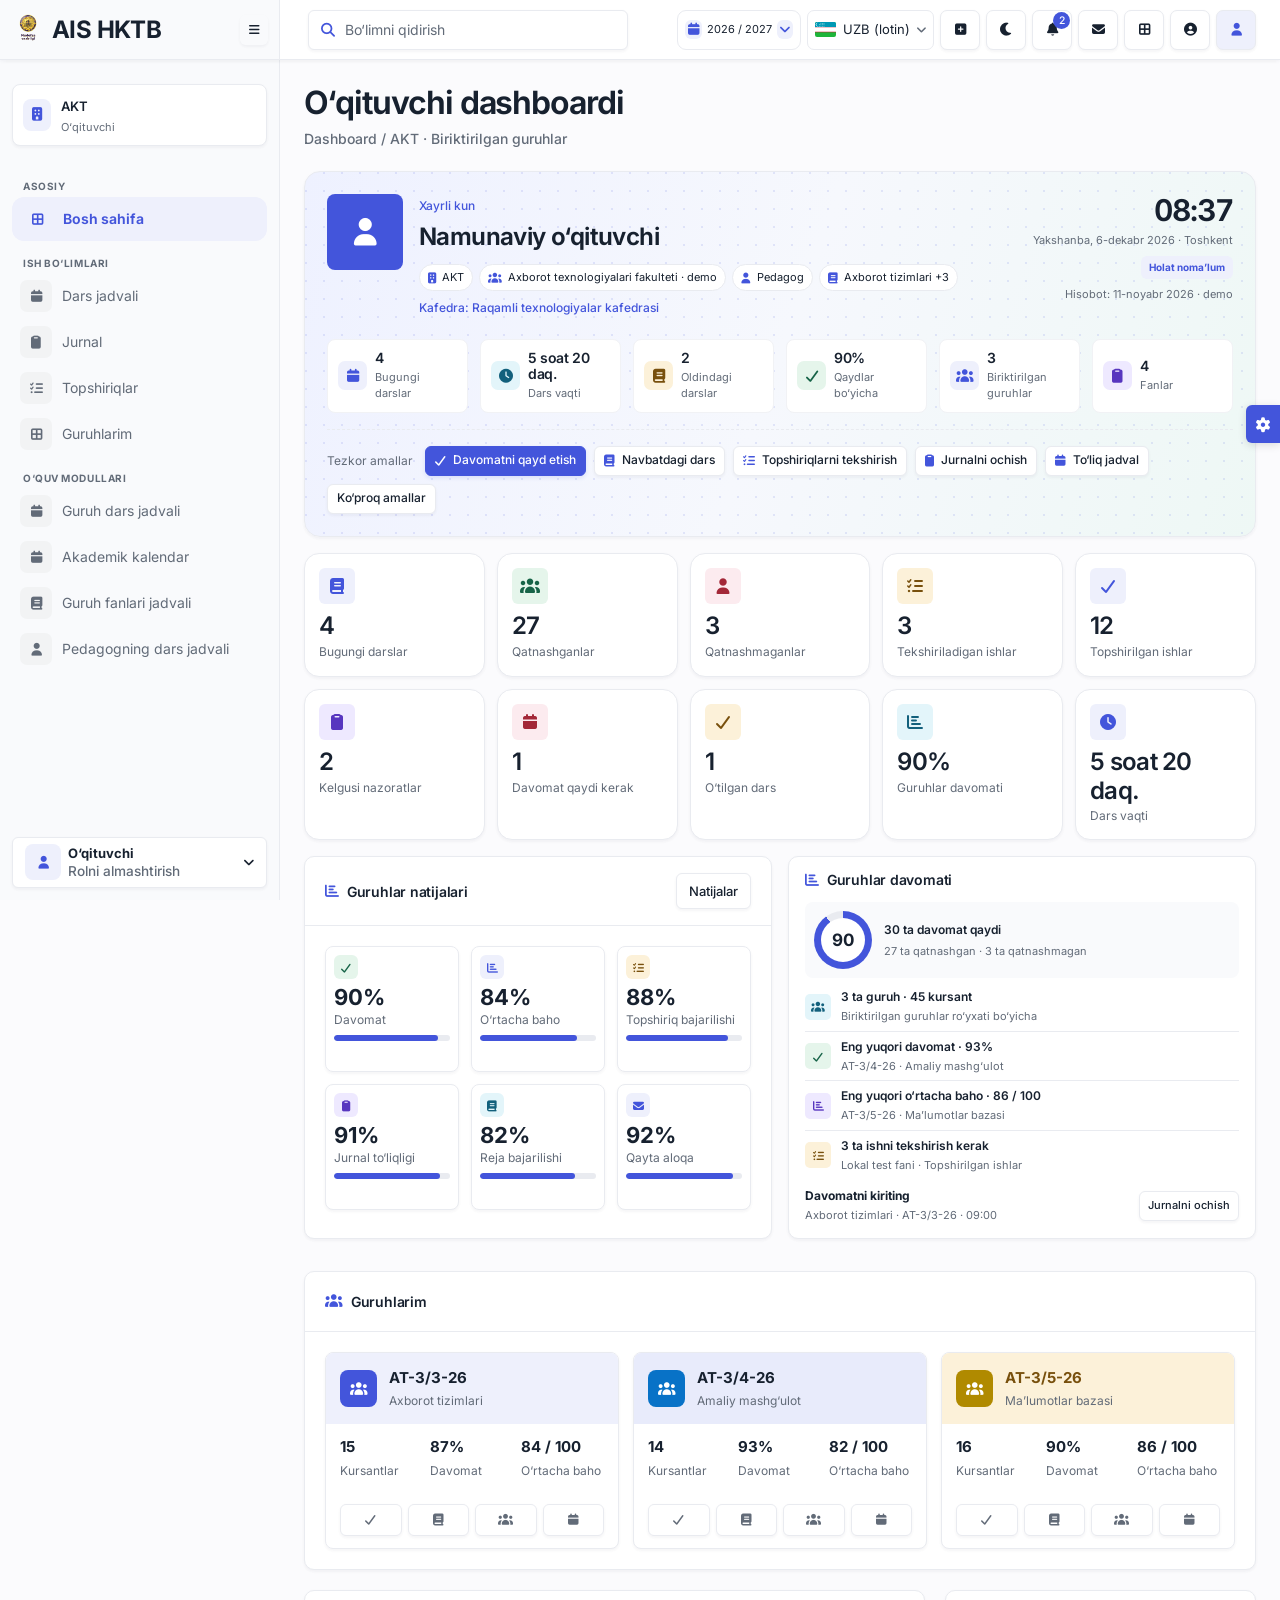
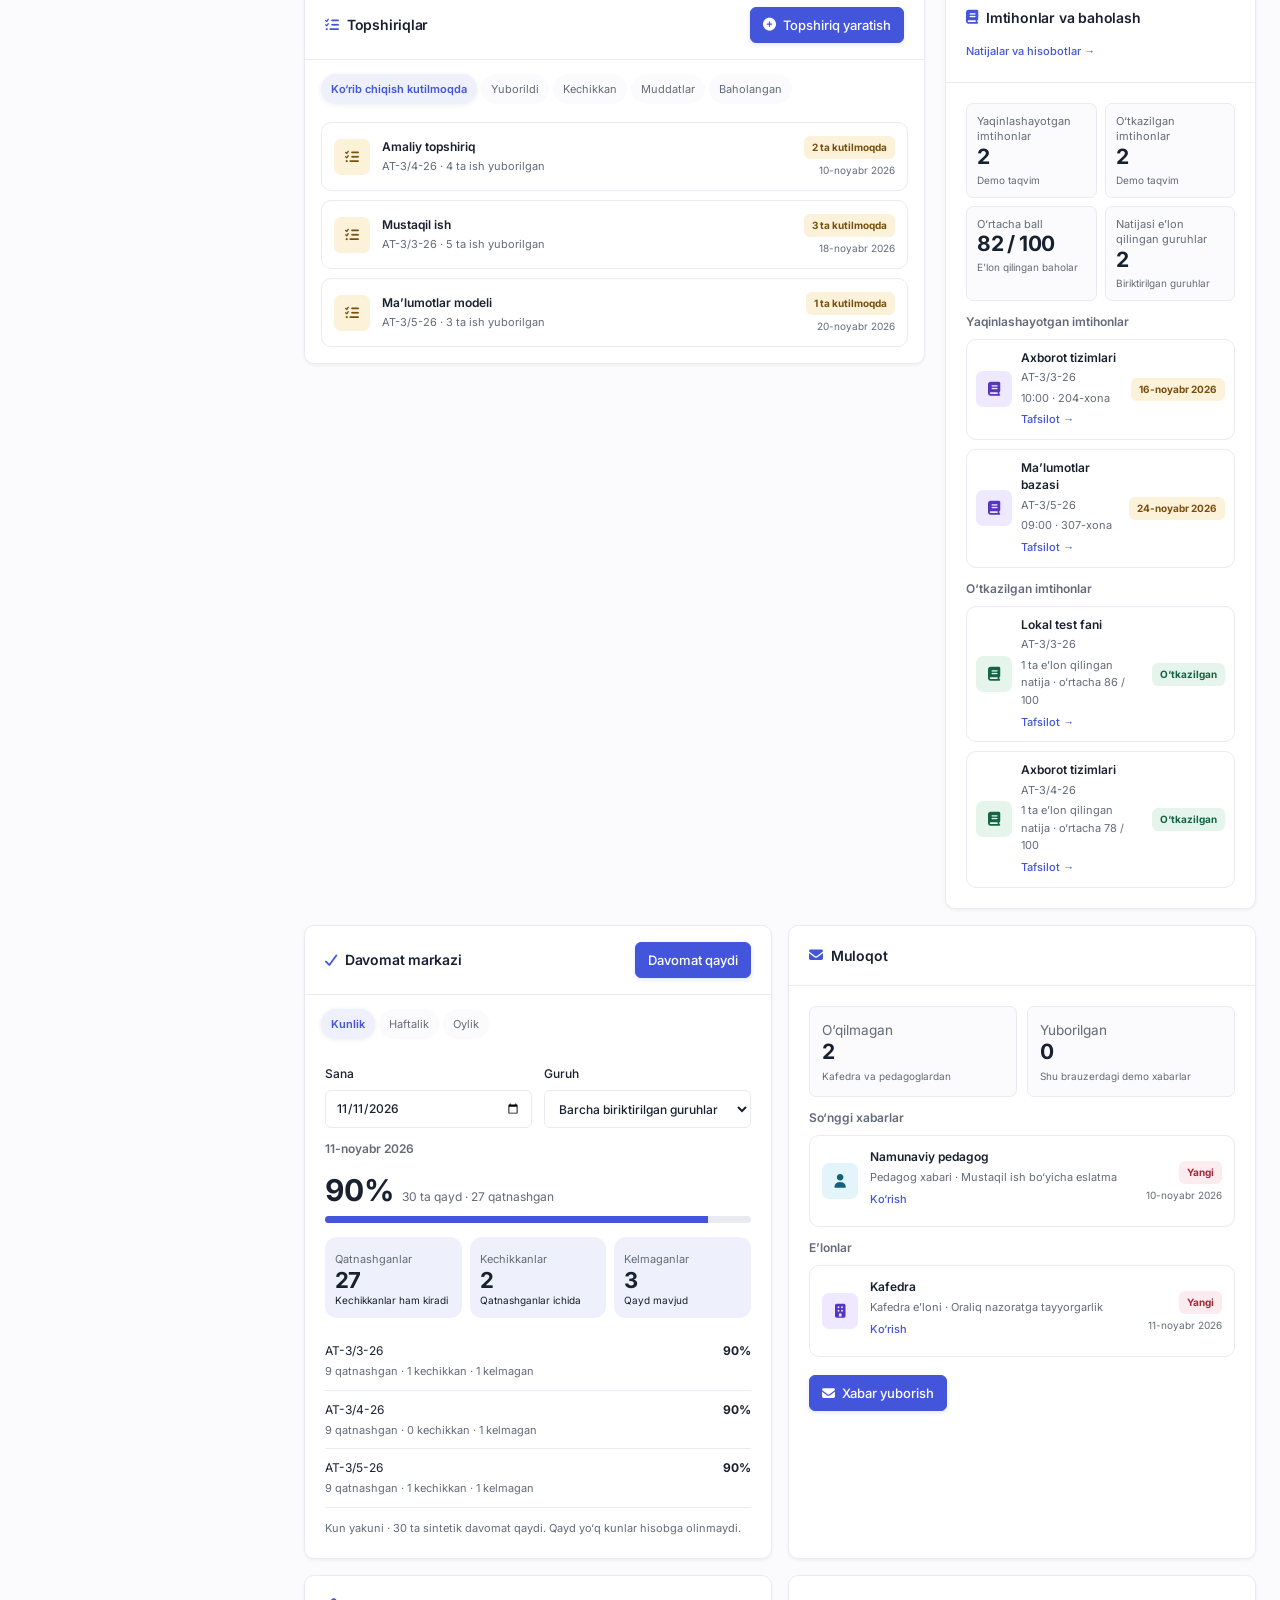
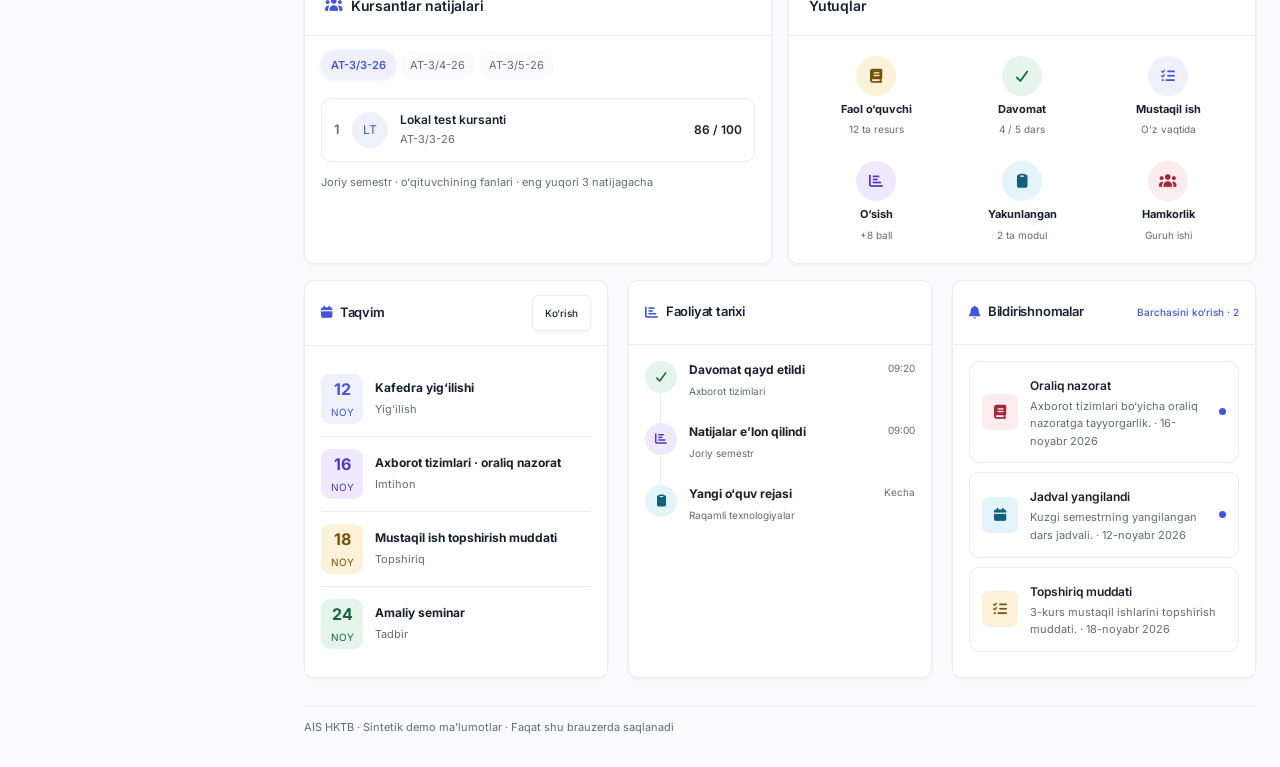
==== commit 47411046: "Refine teacher dashboard and update offline export" ====
--- a/index.html
+++ b/index.html
@@ -755,6 +755,7 @@
   <link rel="stylesheet" href="base.css" />
   <link rel="stylesheet" href="dashboard.css" />
   <link rel="stylesheet" href="features.css" />
+    <link rel="stylesheet" href="teacher.css" />
   <a class="skip" href="#main">Asosiy mazmunga o‘tish</a>
   <header class="top">
     <div class="brand-area">
--- a/dashboard.css
+++ b/dashboard.css
@@ -8,7 +8,7 @@
 .schedule-side{grid-template-columns:minmax(0,2.05fr) minmax(0,1fr);gap:16px}.schedule-side .panel:first-child{border-top:1px solid var(--line)}.schedule .section-head{border-bottom:0}.schedule .facts{padding-top:0}.time-row{border-color:#91b0ff;border-left:3px solid #4564e1;min-height:66px}.time-row.done{border-color:#69b98b;border-left-color:#2fa568}.time-row.featured{border-color:#6b87e6;border-left-color:#4263eb;background:var(--paper)}.time-row.planned{border-color:#dab461;border-left-color:#bd8826}.schedule-summary{display:grid;grid-template-columns:repeat(4,minmax(0,1fr));gap:7px;padding:0 14px 11px}.schedule-summary>div{text-align:center;border:1px solid var(--line);border-left:3px solid var(--accent);padding:6px 2px;border-radius:8px}.schedule-summary strong,.schedule-summary small{display:block}.schedule-summary small{font-size:.72rem}.schedule-summary .green{border-left-color:#2fa568}.schedule-summary .amber{border-left-color:#bd8826}
 .insights{background:linear-gradient(140deg,var(--soft),var(--paper))}.insight-lead{display:flex;align-items:center;gap:13px;padding:12px;background:var(--paper);border:1px solid var(--line);border-radius:11px}.dial{width:61px;height:61px;flex:none;border-radius:100%;display:grid;place-items:center;background:conic-gradient(var(--accent) calc(var(--value)*1%),var(--line) 0)}.dial b{display:grid;place-items:center;width:49px;height:49px;border-radius:50%;background:var(--paper);font-size:1.02rem}.insights .body{display:grid;gap:12px}
 .admin-intro{display:grid;grid-template-columns:minmax(0,1.15fr) minmax(0,1.85fr);align-items:center;gap:18px;margin-bottom:21px;padding:21px 20px;background:linear-gradient(105deg,var(--paper) 55%,var(--hero));border:1px solid var(--line);border-radius:16px;box-shadow:var(--shadow)}.admin-intro .avatar-symbol{width:62px;height:62px}.admin-intro h2{font-size:1.24rem}.admin-intro .quick{border:0;padding-top:0}.admin-intro .stats-strip{grid-template-columns:repeat(4,minmax(0,1fr))}.admin-intro .stat-card{align-content:start;display:grid;gap:9px;min-height:104px}.admin-intro .stat-card strong{font-size:1.1rem}
-.admin-columns{display:grid;grid-template-columns:repeat(3,minmax(0,1fr));gap:16px;align-items:stretch}.admin-columns>.panel .body{padding-block:19px}.admin-columns .measure{gap:17px}.highlight-card{border-radius:15px;color:#fff;padding:15px 16px;min-height:153px;display:grid;align-content:space-between;gap:14px;background:radial-gradient(circle at 92% 11%,#ffffff22 0 21%,transparent 22%),linear-gradient(135deg,#108751,#126744);box-shadow:var(--shadow)}.highlight-card.blue{background:radial-gradient(circle at 92% 11%,#ffffff22 0 21%,transparent 22%),linear-gradient(135deg,#4b65d9,#2852ae)}.highlight-card h2{font-size:1.12rem}.highlight-card small{color:#fff}.highlight-card .btn{justify-self:start;background:#ffffff1d;border-color:#ffffff70;color:#fff;min-height:34px}.highlight-card .btn:hover{background:#ffffff33}.highlight-card .glyph{margin-right:5px}
+.admin-columns{display:grid;grid-template-columns:repeat(3,minmax(0,1fr));gap:16px;align-items:stretch}.admin-columns>.panel .body{padding-block:19px}.admin-columns .measure{gap:17px}.highlight-card{border-radius:15px;color:#fff;padding:15px 16px;min-height:153px;display:grid;align-content:space-between;gap:14px;background:linear-gradient(135deg,#108751,#126744);box-shadow:var(--shadow)}.highlight-card.blue{background:linear-gradient(135deg,#4b65d9,#2852ae)}.highlight-card h2{font-size:1.12rem}.highlight-card small{color:#fff}.highlight-card .btn{justify-self:start;background:#ffffff1d;border-color:#ffffff70;color:#fff;min-height:34px}.highlight-card .btn:hover{background:#ffffff33}.highlight-card .glyph{margin-right:5px}
 .matrix{position:relative;min-height:184px;margin:9px 1px 0 25px;border-left:1px solid var(--line);border-bottom:1px solid var(--line);background:repeating-linear-gradient(to right,var(--line) 0 1px,transparent 1px 25%),repeating-linear-gradient(to bottom,var(--line) 0 1px,transparent 1px 25%)}.matrix i{position:absolute;left:calc(var(--x)*1%);bottom:calc(var(--y)*1%);width:11px;height:11px;border:2px solid var(--paper);border-radius:50%;background:#32945f;transform:translate(-50%,50%)}.matrix i.warn{background:#cd8b25}.matrix-axis{display:flex;justify-content:space-between;margin:4px 0 0 25px;color:var(--muted);font-size:.72rem}.matrix-caption{font-size:.8rem;color:var(--muted);margin-top:7px}
 @media(max-width:1220px){.top{--nav-width:228px}.frame{grid-template-columns:228px minmax(0,1fr)}.top{padding-right:12px}.top .global-search{width:44px;justify-content:center;margin-left:5px}.top .global-search span:last-child{display:none}.hero-strip{grid-template-columns:repeat(3,minmax(0,1fr))}}
 @media(max-width:930px){.top .tools{gap:5px}.tools .semester{display:none}.admin-intro{grid-template-columns:1fr}.admin-columns{grid-template-columns:repeat(2,minmax(0,1fr))}.admin-columns>.panel:last-child{grid-column:1/-1}.metric-grid{grid-template-columns:repeat(3,minmax(0,1fr))}}
--- a/features.css
+++ b/features.css
@@ -383,8 +383,14 @@
 .schedule-side {
   gap: 14px;
 }
-.insights {
-  background: linear-gradient(140deg, color-mix(in srgb, var(--soft) 85%, var(--paper)), var(--paper));
+.insights,
+.welcome,
+[data-night] .welcome,
+.admin-intro {
+  background: var(--paper);
+}
+.insight-lead {
+  background: var(--rail);
 }
 .insights .section-head {
   border-bottom: 0;
@@ -517,28 +523,386 @@
   margin-bottom: 16px;
 }
 @media (min-width: 1221px) {
-  body[data-role="institution"] .top {
-    height: 44px;
+  body {
+    --shell-width: 280px;
+    --shell-height: 60px;
+    font-size: 14px;
+  }
+  body[data-role="institution"] {
+    --shell-width: 250px;
+    --shell-height: 54px;
+  }
+  body .top {
+    height: var(--shell-height);
+    min-height: var(--shell-height);
+  }
+  body .brand-area {
+    width: var(--shell-width);
+  }
+  body .brand {
+    font-size: 24px;
+  }
+  body .frame:not(.folded) {
+    grid-template-columns: var(--shell-width) minmax(0, 1fr);
+  }
+  body #rail {
+    top: var(--shell-height);
+    height: calc(100dvh - var(--shell-height));
+    padding: 24px 12px 12px;
+  }
+  body .rail-context,
+  body .rail-account {
+    min-height: 58px;
+    padding: 10px;
+  }
+  body .rail-context strong,
+  body .rail-account strong {
+    font-size: 13px;
+  }
+  body .nav button {
     min-height: 44px;
-  }
-  body[data-role="institution"] .brand-area {
-    width: 204px;
-  }
-  body[data-role="institution"] .frame:not(.folded) {
-    grid-template-columns: 204px minmax(0, 1fr);
-  }
-  body[data-role="institution"] #rail {
-    top: 44px;
-    height: calc(100dvh - 44px);
+    font-size: 14px;
+    gap: 10px;
+  }
+  body .nav button b {
+    width: 32px;
+    height: 32px;
+    font-size: 13px;
+  }
+  body .top .global-search {
+    height: 40px;
+    width: min(22vw, 320px);
+    font-size: 14px;
+    margin-left: 20px;
+  }
+  body .tools > .icon,
+  body .role-picker > summary,
+  body .languages summary,
+  body .period {
+    min-height: 40px;
+    height: 40px;
+    min-width: 40px;
+  }
+  body main {
+    padding: 24px 24px 32px;
+  }
+  body .titlebar h1 {
+    font-size: 32px;
+    line-height: 1.2;
+    letter-spacing: -0.035em;
+  }
+  body .crumb {
+    font-size: 14px;
+    margin-bottom: 22px;
+  }
+  body .section-head {
+    min-height: 60px;
+    padding: 16px 20px;
+  }
+  body .section-head h2 {
+    font-size: 14px;
+  }
+  body .btn {
+    min-height: 36px;
+    font-size: 13px;
+    padding: 6px 12px;
+  }
+  body .body {
+    padding: 20px;
+  }
+  body .welcome {
+    padding: 20px;
+    margin-bottom: 16px;
+    border-radius: 16px;
+  }
+  body .welcome-head {
+    min-height: 96px;
+  }
+  body .learner-overview .welcome-head {
+    min-height: 123px;
+  }
+  body .welcome-person {
+    gap: 16px;
+  }
+  body .avatar-symbol {
+    width: 80px;
+    height: 80px;
+    font-size: 30px;
+  }
+  body .welcome-head h2 {
+    font-size: 24px;
+  }
+  body .welcome-person > div > small {
+    font-size: 12px;
+  }
+  body .welcome-date {
+    margin: 0;
+    font-size: 12px;
+  }
+  body .welcome-date strong {
+    font-size: 30px;
+  }
+  body .hero-facts .status {
+    font-size: 11px;
+    padding: 3px 8px;
+  }
+  body .learner-profile-tags {
+    font-size: 12px;
+    gap: 14px;
+  }
+  body .hero-strip {
+    margin-top: 20px;
+    gap: 12px;
+  }
+  body .hero-strip .stat-card {
+    min-height: 62px;
+    padding: 10px;
+  }
+  body .hero-strip .stat-card strong {
+    font-size: 14px;
+  }
+  body .hero-strip .stat-card small {
+    font-size: 11px;
+  }
+  body .quick {
+    border: 0;
+    margin-top: 20px;
+    padding-top: 0;
+    gap: 8px;
+  }
+  body .quick > .label,
+  body .quick .btn {
+    font-size: 12px;
+  }
+  body .quick .btn {
+    min-height: 30px;
+    padding: 4px 9px;
+  }
+  body .metric-grid {
+    gap: 12px;
+  }
+  body .metric-grid .stat-card {
+    min-height: 124px;
+    padding: 14px;
+    gap: 8px;
+    border-radius: 15px;
+  }
+  body .metric-grid .stat-card strong {
+    font-size: 24px;
+  }
+  body .metric-grid .stat-card small {
+    font-size: 12px;
+  }
+  body .metric-grid .stat-icon {
+    width: 36px;
+    height: 36px;
+    font-size: 16px;
+  }
+  body .overview {
+    margin-bottom: 16px;
+  }
+  body .schedule-side {
+    grid-template-columns: minmax(0, 2fr) minmax(0, 1fr);
+    gap: 20px;
+  }
+  body .schedule-list {
+    gap: 10px;
+    padding: 0 20px 20px;
+  }
+  body .time-row {
+    min-height: 68px;
+    padding: 10px 14px;
+    grid-template-columns: 72px minmax(0, 1fr) auto;
+    gap: 16px;
+  }
+  body .time-row h3,
+  body .time-row time {
+    font-size: 14px;
+  }
+  body .time-row small {
+    font-size: 12px;
+  }
+  body .time-row time small {
+    font-size: 11px;
+  }
+  body .lesson-actions .status,
+  body .schedule-context,
+  body .schedule .section-head .btn {
+    font-size: 11px;
+  }
+  body .lesson-actions .btn {
+    min-height: 32px;
+    font-size: 12px;
+  }
+  body .schedule-summary {
+    gap: 9px;
+    padding: 0 20px 16px;
+  }
+  body .schedule-summary > div {
+    min-height: 66px;
+    padding: 10px 4px;
+    background: var(--paper);
+    border-color: currentColor;
+  }
+  body .schedule-summary small {
+    font-size: 11px;
+  }
+  body .insight-lead {
+    padding: 14px;
+    gap: 16px;
+    min-height: 102px;
+  }
+  body .insight-lead h3 {
+    font-size: 14px;
+  }
+  body .insight-lead small {
+    font-size: 12px;
+  }
+  body .dial {
+    width: 76px;
+    height: 76px;
+  }
+  body .dial b {
+    width: 60px;
+    height: 60px;
+    font-size: 20px;
+  }
+  body .insights .body {
+    padding-top: 0;
+  }
+  body .insight-summary-row {
+    padding: 12px 0;
+    gap: 12px;
+  }
+  body .insight-summary-row h3 {
+    font-size: 13px;
+  }
+  body .insight-summary-row small {
+    font-size: 12px;
+  }
+  body .insight-summary-row .stat-icon {
+    width: 30px;
+    height: 30px;
+  }
+  body .teacher-groups {
+    gap: 14px;
+  }
+  body .teacher-indicator {
+    padding: 16px;
+    min-height: 126px;
+  }
+  body .teacher-indicator strong {
+    font-size: 24px;
+  }
+  body .teacher-indicator small,
+  body .group-head small,
+  body .group-stats small,
+  body .group-actions .btn {
+    font-size: 12px;
+  }
+  body .teacher-indicator progress {
+    height: 6px;
+    margin-top: 6px;
+  }
+  body .group-head {
+    padding: 14px;
+    gap: 12px;
+  }
+  body .group-head h3,
+  body .group-stats strong {
+    font-size: 15px;
+  }
+  body .group-stats,
+  body .group-actions {
+    padding: 12px 14px;
+  }
+  body .academic-results {
+    grid-template-columns: 250px minmax(0, 1fr) 300px;
+    gap: 20px;
+  }
+  body .academic-eyebrow,
+  body .subject-result small,
+  body .academic-summary small {
+    font-size: 11px;
+  }
+  body .subject-result {
+    padding: 12px;
+  }
+  body .subject-result-title h3,
+  body .subject-result-title strong {
+    font-size: 13px;
   }
   body[data-role="institution"] main {
-    padding-inline: 19px;
+    padding-inline: 22px;
   }
   body[data-role="institution"] .titlebar h1 {
-    font-size: 24px;
+    font-size: 30px;
   }
   body[data-role="institution"] .crumb {
-    margin-bottom: 13px;
+    margin-bottom: 14px;
+  }
+  body .admin-intro {
+    padding: 20px;
+    margin-bottom: 22px;
+    gap: 20px;
+    grid-template-columns: minmax(0, 1.25fr) minmax(0, 1.75fr);
+  }
+  body .admin-intro .avatar-symbol {
+    width: 58px;
+    height: 58px;
+    font-size: 26px;
+  }
+  body .admin-intro h2 {
+    font-size: 22px;
+  }
+  body .admin-intro .quick {
+    margin-top: 12px;
+  }
+  body .admin-intro .stat-card {
+    min-height: 106px;
+    padding: 10px;
+    gap: 8px;
+  }
+  body .admin-intro .stat-card strong {
+    font-size: 18px;
+    line-height: 1.2;
+  }
+  body .admin-intro .stat-card small {
+    font-size: 12px;
+  }
+  body .admin-intro .stat-icon {
+    width: 32px;
+    height: 32px;
+  }
+  body .admin-columns,
+  body .admin-columns > .stack {
+    gap: 20px;
+  }
+  body .highlight-card {
+    min-height: 240px;
+    padding: 18px;
+  }
+  body .highlight-card h2 {
+    font-size: 20px;
+  }
+  body .highlight-card small,
+  body .highlight-footer .btn {
+    font-size: 12px;
+  }
+  body .highlight-numbers strong {
+    font-size: 16px;
+  }
+  body .admin-columns .section-head h2 {
+    font-size: 16px;
+  }
+  body .admin-columns .measure {
+    gap: 32px;
+  }
+  body .admin-columns .measure label {
+    font-size: 13px;
+  }
+  body .matrix {
+    min-height: 270px;
   }
 }
 .admin-intro .avatar-symbol {
@@ -594,6 +958,256 @@
 }
 .matrix {
   min-height: 200px;
+}
+.numeric-table table {
+  table-layout: fixed;
+}
+.numeric-table th:first-child {
+  width: 44%;
+}
+.numeric-table td,
+.numeric-table thead th:not(:first-child),
+.attendance-table td:nth-child(2) {
+  text-align: right;
+  font-variant-numeric: tabular-nums;
+}
+.numeric-table td:last-child {
+  white-space: nowrap;
+}
+.department-score .feature {
+  background: var(--rail);
+  border: 1px solid var(--line);
+  border-radius: 10px;
+  padding: 20px;
+}
+.department-score .feature strong {
+  display: block;
+  color: var(--ink);
+  font-size: clamp(30px, 3vw, 48px);
+  line-height: 1.2;
+  margin-block: 8px;
+  font-variant-numeric: tabular-nums;
+}
+.document-board {
+  display: grid;
+  grid-template-columns: repeat(3, minmax(0, 1fr));
+  align-items: stretch;
+}
+.document-stage {
+  min-width: 0;
+  display: flex;
+  flex-direction: column;
+}
+.document-stage .document-heading {
+  display: flex;
+  justify-content: space-between;
+  align-items: center;
+  gap: 8px;
+  min-height: 54px;
+  margin: 0;
+  padding: 14px 18px;
+  background: var(--rail);
+  font-size: 13px;
+  border-bottom: 1px solid var(--line);
+}
+.stage-count {
+  background: var(--paper);
+  border: 1px solid var(--line);
+  border-radius: 6px;
+  min-width: 25px;
+  padding: 2px 6px;
+  font-size: 11px;
+  text-align: center;
+}
+.document-stage > .bounded {
+  flex: 1;
+  max-height: none;
+}
+.document-stage .row {
+  display: flex;
+  flex-direction: column;
+  align-items: stretch;
+  gap: 12px;
+  padding: 18px;
+  height: 100%;
+  min-height: 174px;
+}
+.document-stage .row > div {
+  flex: 1;
+}
+.document-stage .row h3 {
+  background: none;
+  padding: 0;
+  margin-bottom: 7px;
+  font-size: 14px;
+}
+.document-stage .row small {
+  font-size: 12px;
+}
+.document-stage .row .btn {
+  align-self: flex-start;
+  margin-top: auto;
+}
+.audit-panel > .section-head,
+.institution-registry > .section-head {
+  align-items: center;
+  gap: 14px;
+}
+.audit-panel .tabs {
+  flex-shrink: 0;
+}
+.event-trigger {
+  font-weight: 600;
+  text-align: left;
+  justify-content: flex-start;
+  white-space: normal;
+}
+.event-rejected {
+  color: var(--red);
+  border-left: 3px solid var(--red);
+}
+.event-accepted {
+  border-left: 3px solid var(--good);
+}
+.event-changed {
+  border-left: 3px solid var(--accent);
+}
+.institution-identity {
+  display: grid;
+  gap: 4px;
+  overflow-wrap: anywhere;
+}
+.institution-identity small {
+  font-weight: 500;
+  color: var(--muted);
+  font-variant-numeric: tabular-nums;
+}
+.institution-registry .search {
+  width: 300px;
+  max-width: 100%;
+}
+.institution-table th:first-child {
+  width: 48%;
+}
+.institution-table td:nth-child(3),
+.institution-table thead th:nth-child(3) {
+  text-align: right;
+  font-variant-numeric: tabular-nums;
+}
+.institution-table td:last-child,
+.institution-table thead th:last-child {
+  text-align: center;
+  width: 100px;
+}
+.monitoring-panels,
+.leader-panels {
+  align-items: stretch;
+}
+.monitoring-panels .section-head,
+.leader-panels .section-head {
+  min-height: 64px;
+}
+.measure label {
+  display: grid;
+  grid-template-columns: minmax(0, 1fr) auto;
+  align-items: baseline;
+  gap: 12px;
+}
+.measure label strong {
+  text-align: right;
+  font-variant-numeric: tabular-nums;
+  white-space: nowrap;
+}
+.tabs .btn[aria-current="page"] {
+  background: var(--primary);
+  color: white;
+  border-color: var(--primary);
+  box-shadow: inset 0 -3px 0 #0002;
+}
+.academic-layout {
+  align-items: start;
+}
+.academic-layout .section-head {
+  min-height: 64px;
+}
+.academic-layout .time-row {
+  grid-template-columns: 62px minmax(0, 1fr);
+  gap: 8px 12px;
+}
+.academic-layout .lesson-actions {
+  grid-column: 2;
+  justify-content: flex-start;
+  flex-wrap: wrap;
+}
+.academic-layout .schedule-heading-tools {
+  gap: 4px;
+}
+.attention-list .status {
+  margin-top: 6px;
+}
+.attention-list small {
+  display: block;
+  margin-top: 5px;
+}
+.services-panel .status,
+.attendance-table .status {
+  white-space: normal;
+}
+.services-panel td,
+.queue-panel .row {
+  min-height: 66px;
+  padding-block: 15px;
+}
+.queue-meta {
+  display: flex;
+  gap: 8px;
+  align-items: center;
+  flex-wrap: wrap;
+  margin-top: 6px;
+}
+.queue-meta time {
+  color: var(--muted);
+  font-size: 11px;
+  font-variant-numeric: tabular-nums;
+}
+@media (min-width: 1221px) {
+  body .registry th,
+  body .registry td {
+    padding: 14px 18px;
+    font-size: 13px;
+  }
+  body .registry thead th {
+    background: var(--rail);
+    font-weight: 600;
+  }
+  body .row h3 {
+    font-size: 14px;
+  }
+  body .row small {
+    font-size: 12px;
+  }
+  body .operational-overview .stat-card {
+    min-height: 76px;
+  }
+}
+@media (max-width: 767px) {
+  .document-board {
+    grid-template-columns: minmax(0, 1fr);
+  }
+  .document-stage .row {
+    min-height: 150px;
+  }
+  .audit-panel > .section-head,
+  .institution-registry > .section-head {
+    align-items: stretch;
+    flex-direction: column;
+  }
+  .institution-registry .search {
+    width: 100%;
+  }
+  .academic-layout .time-row {
+    grid-template-columns: 53px minmax(0, 1fr);
+  }
 }
 .dashboard-actions {
   display: flex;
@@ -651,7 +1265,7 @@
   font-size: 11px;
 }
 .highlight-card {
-  background: radial-gradient(circle at 95% 8%, #ffffff18 0 22%, transparent 23%), linear-gradient(125deg, #117d49, #0f6b42);
+  background: linear-gradient(125deg, #117d49, #0f6b42);
 }
 .highlight-card h2 {
   margin: 5px 0;
@@ -798,10 +1412,318 @@
 .insight-footer > .btn {
   width: 100%;
 }
+.teacher-insights .insight-lead {
+  flex-direction: row;
+  align-items: center;
+}
 .learner-insights .insight-lead {
+  flex-direction: row;
+  align-items: center;
+  gap: 14px;
+}
+.learner-insights .insight-lead > div,
+.learner-insights .insight-summary-row > div {
+  min-width: 0;
+  overflow-wrap: anywhere;
+}
+.learner-insights .insight-summary-row {
+  display: grid;
+  grid-template-columns: 28px minmax(0, 1fr);
+  align-items: center;
+  gap: 12px;
+  padding: 10px 0;
+}
+.learner-insights .insight-summary-row .stat-icon {
+  width: 28px;
+  height: 28px;
+}
+.teacher-insights .section-head {
+  min-height: 0;
+  padding: 12px 16px;
+}
+.teacher-insights > .body {
+  padding: 0 16px 14px;
+  gap: 0;
+}
+.teacher-insights .insight-lead {
+  min-height: 0;
+  padding: 8px;
+  gap: 12px;
+}
+.teacher-insights .dial {
+  width: 58px;
+  height: 58px;
+}
+.teacher-insights .dial b {
+  width: 44px;
+  height: 44px;
+  font-size: 17px;
+}
+.teacher-insights .insight-details {
+  margin-top: 4px;
+}
+.teacher-insights .insight-summary-row {
+  padding: 6px 0;
+  gap: 10px;
+  align-items: center;
+}
+.teacher-insights .insight-summary-row .stat-icon {
+  width: 26px;
+  height: 26px;
+}
+.teacher-insights .insight-summary-row h3,
+.teacher-insights .insight-lead h3 {
+  font-size: 12px;
+  line-height: 1.5;
+}
+.teacher-insights .insight-summary-row small,
+.teacher-insights .insight-lead small {
+  font-size: 11px;
+  line-height: 1.5;
+  margin-top: 2px;
+}
+.teacher-insights .insight-footer .row {
+  min-height: 0;
+  padding: 8px 0 0;
+  flex-wrap: wrap;
+}
+.teacher-insights .insight-footer .row h3 {
+  font-size: 12px;
+}
+.teacher-insights .insight-footer .row small {
+  font-size: 11px;
+}
+.teacher-insights .insight-footer .btn {
+  font-size: 11px;
+  min-height: 30px;
+  padding: 4px 8px;
+}
+.chart-total strong,
+.chart-total small {
+  display: block;
+}
+.chart-total strong {
+  font-size: 22px;
+  line-height: 1.3;
+  font-variant-numeric: tabular-nums;
+}
+.chart-total small {
+  font-size: 12px;
+  margin-top: 3px;
+}
+.distribution-list {
+  display: grid;
+  gap: 28px;
+  margin-block: 24px;
+}
+.distribution-label {
+  display: flex;
+  justify-content: space-between;
+  gap: 12px;
+  align-items: baseline;
+  margin-bottom: 8px;
+  font-size: 13px;
+}
+.distribution-label > span:last-child {
+  white-space: nowrap;
+  color: var(--muted);
+  font-variant-numeric: tabular-nums;
+}
+.distribution-label strong {
+  color: var(--ink);
+  font-weight: 500;
+}
+.distribution-item progress {
+  display: block;
+  width: 100%;
+  height: 6px;
+  border: 0;
+  border-radius: 4px;
+  overflow: hidden;
+  appearance: none;
+  background: var(--line);
+  --course-color: var(--accent);
+}
+.distribution-item:nth-child(2) progress { --course-color: #1971b5; }
+.distribution-item:nth-child(3) progress { --course-color: #25a568; }
+.distribution-item progress::-webkit-progress-bar { background: var(--line); }
+.distribution-item progress::-webkit-progress-value { background: var(--course-color); border-radius: 4px; }
+.distribution-item progress::-moz-progress-bar { background: var(--course-color); border-radius: 4px; }
+.course-distribution .distribution-summary {
+  padding: 0;
+  margin: 0;
+}
+.scatter-chart {
+  display: grid;
+  grid-template-columns: 14px 26px minmax(0, 1fr);
+  grid-template-rows: auto 18px 18px;
+  gap: 4px 6px;
+  margin: 20px 4px 14px 0;
+  font-size: 11px;
+  color: var(--muted);
+  font-variant-numeric: tabular-nums;
+}
+.scatter-y-label {
+  grid-area: 1 / 1;
+  writing-mode: vertical-rl;
+  transform: rotate(180deg);
+  text-align: center;
+}
+.scatter-y-ticks {
+  grid-area: 1 / 2;
+  display: flex;
   flex-direction: column;
-  align-items: flex-start;
-  gap: 10px;
+  justify-content: space-between;
+  text-align: right;
+  line-height: 1;
+}
+.scatter-plot {
+  grid-area: 1 / 3;
+  position: relative;
+  aspect-ratio: 2.4;
+  min-width: 0;
+  border-left: 1px solid var(--line);
+  border-bottom: 1px solid var(--line);
+  background: repeating-linear-gradient(to top, var(--line) 0 1px, transparent 1px 20%), repeating-linear-gradient(to right, color-mix(in srgb, var(--line) 50%, transparent) 0 1px, transparent 1px 16.6667%);
+}
+.scatter-plot i {
+  position: absolute;
+  left: calc(var(--x) * 1%);
+  bottom: calc(var(--y) * 1%);
+  transform: translate(-50%, 50%);
+  width: 10px;
+  height: 10px;
+  border: 2px solid var(--paper);
+  border-radius: 50%;
+  box-sizing: content-box;
+}
+.at-target { background: #32945f; }
+.below-target { background: #c48b2a; }
+.scatter-x-ticks {
+  grid-area: 2 / 3;
+  display: flex;
+  justify-content: space-between;
+  line-height: 18px;
+}
+.scatter-x-label {
+  grid-area: 3 / 3;
+  text-align: center;
+}
+.scatter-y-ticks span,
+.monthly-y-ticks span {
+  height: 0;
+  display: flex;
+  align-items: center;
+  justify-content: flex-end;
+}
+.scatter-x-ticks span {
+  width: 0;
+  display: flex;
+  justify-content: center;
+}
+.chart-legend {
+  display: flex;
+  flex-wrap: wrap;
+  gap: 10px 20px;
+  list-style: none;
+  margin: 0;
+  padding: 0;
+  font-size: 12px;
+}
+.chart-legend li {
+  display: flex;
+  gap: 7px;
+  align-items: baseline;
+}
+.chart-legend i {
+  width: 9px;
+  height: 9px;
+  flex: none;
+  border-radius: 50%;
+}
+.chart-legend strong {
+  font-weight: 600;
+  margin-left: 5px;
+  white-space: nowrap;
+}
+.academic-trend .trend-current {
+  padding: 12px;
+}
+.monthly-sparkline {
+  display: block;
+  width: 100%;
+  height: 54px;
+  margin-top: 4px;
+  color: var(--accent);
+}
+.monthly-sparkline polygon { fill: currentColor; opacity: .13; }
+.monthly-sparkline polyline { fill: none; stroke: currentColor; stroke-width: 2; }
+.monthly-chart {
+  display: grid;
+  grid-template-columns: 25px minmax(0, 1fr);
+  gap: 8px;
+  padding: 22px 8px 28px 0;
+  color: var(--muted);
+  font-variant-numeric: tabular-nums;
+}
+.monthly-y-ticks {
+  display: flex;
+  flex-direction: column;
+  justify-content: space-between;
+  text-align: right;
+  height: 100px;
+  font-size: 11px;
+  line-height: 1;
+}
+.monthly-chart .result-columns {
+  display: grid;
+  grid-template-columns: repeat(3, minmax(0, 1fr));
+  gap: 12px;
+  height: 100px;
+  padding: 0;
+  border-bottom: 1px solid var(--line);
+  background: repeating-linear-gradient(to top, var(--line) 0 1px, transparent 1px 50%);
+}
+.monthly-chart .result-columns > div {
+  position: relative;
+  display: block;
+  height: 100%;
+  text-align: center;
+}
+.monthly-chart .result-columns i {
+  position: absolute;
+  left: 50%;
+  bottom: 0;
+  transform: translateX(-50%);
+  height: calc(var(--score) * 1%);
+  width: 28px;
+  max-width: 70%;
+  border-radius: 5px 5px 0 0;
+  background: var(--accent);
+}
+.monthly-chart .result-columns > div:last-child i {
+  background: #6336d5;
+}
+.monthly-chart .result-columns b,
+.monthly-chart .result-columns small {
+  position: absolute;
+  width: 100%;
+  left: 0;
+  font-size: 11px;
+}
+.monthly-chart .result-columns b {
+  bottom: calc(var(--score) * 1% + 4px);
+  color: var(--ink);
+}
+.monthly-chart .result-columns small {
+  top: calc(100% + 7px);
+}
+@media (max-width: 767px) {
+  .scatter-plot { aspect-ratio: 1.65; }
+  .chart-legend { gap: 10px 16px; }
+  .learner-insights .insight-lead { gap: 12px; padding: 12px; }
+  .learner-insights .dial { width: 60px; height: 60px; }
+  .learner-insights .dial b { width: 46px; height: 46px; font-size: 18px; }
 }
 .learner-insights .dial {
   background: conic-gradient(#6336d5 calc(var(--value) * 1%), var(--line) 0);
@@ -1898,21 +2820,18 @@
     display: block;
   }
   .frame:not(.folded) .rail-backdrop {
-    display: block;
-    position: fixed;
-    inset: var(--header-height, 105px) 0 0;
-    z-index: 3;
-    border: 0;
-    background: #15223866;
+    display: none;
   }
   .frame:not(.folded) #rail {
-    position: fixed;
-    inset: var(--header-height, 105px) auto 0 0;
-    z-index: 4;
-    width: min(280px, 85vw);
+    position: relative;
+    inset: auto;
+    width: 100%;
     min-height: 0;
-    height: calc(100dvh - var(--header-height, 105px));
-    box-shadow: 20px 0 40px #0002;
+    height: auto;
+    max-height: 55dvh;
+    overflow-y: auto;
+    box-shadow: none;
+    border-bottom: 1px solid var(--line);
     background: var(--rail);
   }
   .nav {
--- a/teacher.css
+++ b/teacher.css
@@ -0,0 +1,13 @@
+.teacher-welcome.welcome{background:radial-gradient(circle at 1px 1px,color-mix(in srgb,var(--accent) 12%,transparent) 1px,transparent 0) 0 0/18px 18px,linear-gradient(110deg,#eef1ff,#f6f8fd 50%,#eef8f5);padding:22px}
+[data-night] .teacher-welcome.welcome{background:radial-gradient(circle at 1px 1px,#8ba7da18 1px,transparent 0) 0 0/18px 18px,linear-gradient(110deg,#242c40,#222a32 50%,#203330)}
+.teacher-welcome .welcome-person{align-items:flex-start;min-width:0}.teacher-welcome .welcome-head{align-items:flex-start;gap:24px}.teacher-welcome .welcome-head h2{margin:4px 0 9px;font-size:24px}.teacher-greeting{color:var(--accent);font-weight:600}.teacher-welcome .avatar-symbol{width:76px;height:76px;border-radius:8px;background:var(--primary);color:#fff;font-size:28px}.teacher-profile-chips{display:flex;flex-wrap:wrap;gap:6px;max-width:720px}.teacher-profile-chips>span{display:inline-flex;align-items:center;gap:6px;padding:4px 8px;background:var(--paper);border:1px solid var(--line);border-radius:16px;font-size:11px;min-width:0;overflow-wrap:anywhere}.teacher-profile-chips .glyph{color:var(--accent);flex:none}.teacher-department{display:block;margin-top:8px;font-size:11px}.teacher-clock{text-align:end;flex:none;display:flex;flex-direction:column;align-items:flex-end;gap:5px;max-width:235px}.teacher-clock time{font-size:30px;line-height:1.1;font-weight:650;letter-spacing:-.03em;font-variant-numeric:tabular-nums}.teacher-clock small{font-size:11px}.teacher-clock .status{margin:2px 0}.teacher-welcome .hero-strip{margin-top:22px}.teacher-welcome .quick{border-top:1px dashed var(--line);padding-top:16px;margin-top:16px}.teacher-overview button.stat-card{font:inherit;text-align:start;color:var(--ink);cursor:pointer}.teacher-overview button.stat-card:hover{border-color:var(--accent);box-shadow:0 2px 8px #162b5b12}.teacher-overview button.stat-card:focus-visible{outline:3px solid var(--accent);outline-offset:2px}.teacher-overview .hero-strip .stat-card{background:var(--paper)}
+.teacher-overview-panels{margin-bottom:16px;align-items:stretch}.teacher-overview-panels .teacher-performance{margin:0}.teacher-overview-panels .teacher-groups{grid-template-columns:repeat(3,minmax(0,1fr));gap:12px}.teacher-overview-panels .teacher-indicator{padding:8px}.teacher-overview-panels .teacher-indicator strong{font-size:22px}.teacher-overview-panels .teacher-indicator small{overflow-wrap:anywhere}.group-actions:has(.group-icon-button){grid-template-columns:repeat(4,minmax(0,1fr));gap:6px}.group-actions .group-icon-button{width:100%;min-height:32px;color:var(--muted);font-size:13px}.group-actions .group-icon-button:hover{color:var(--accent);background:var(--soft)}
+.teacher-tabs{display:flex;flex-wrap:wrap;gap:4px;padding:14px 16px 6px}.teacher-tabs button{border:0;background:var(--bg);border-radius:20px;padding:7px 10px;font:inherit;font-size:11px;color:var(--muted);cursor:pointer;white-space:normal;max-width:100%}.teacher-tabs button[aria-selected=true]{color:var(--accent);background:var(--soft);box-shadow:0 1px 5px #162b5b15;font-weight:600}.teacher-tabs button:focus-visible{outline:2px solid var(--accent);outline-offset:2px}.teacher-card-list{padding:12px 16px 16px}.teacher-card{display:flex;align-items:center;gap:12px;padding:12px;border:1px solid var(--line);border-radius:10px;background:var(--paper);min-width:0;margin-bottom:9px}.teacher-card:last-child{margin-bottom:0}.teacher-card-copy{flex:1;min-width:0;text-align:start}.teacher-card h3,.teacher-card strong{font-size:12px;font-weight:600;line-height:1.45}.teacher-card small{display:block;font-size:11px;line-height:1.6;margin-top:3px;overflow-wrap:anywhere;color:var(--muted)}.teacher-card-copy h3,.teacher-card-copy strong{overflow-wrap:anywhere}.teacher-card-end{flex:none;text-align:end;max-width:135px}.teacher-card-end small{font-size:10px}.teacher-card .stat-icon{width:36px;height:36px;border-radius:7px}.text-link.btn{border:0;background:transparent;box-shadow:none;color:var(--accent);padding:3px 0;min-height:28px;font-size:11px;white-space:normal;text-align:start}.text-link.btn:hover{text-decoration:underline;background:transparent}.teacher-subtitle{font-size:12px;font-weight:600;color:var(--muted);margin:12px 0 8px}.teacher-exams .mini-stat-grid{grid-template-columns:repeat(2,minmax(0,1fr));gap:8px}.teacher-exams .feature{padding:10px}.teacher-exams .feature>small{display:block;font-size:11px;line-height:1.4}.teacher-exams .feature p{font-size:10px;line-height:1.4;margin-top:4px}.teacher-exams .feature strong{font-size:21px}.teacher-exams>.body{gap:0}.teacher-exams .teacher-card{padding:9px;gap:9px}.teacher-exams .teacher-card .text-link{min-height:20px;padding:1px 0}.section-head .primary .glyph{color:inherit}.teacher-exams .section-head{align-items:flex-start}.teacher-exams .section-head h2{min-width:0}.teacher-exams .section-head .text-link{max-width:145px;text-align:end}.teacher-filters{display:flex;flex-wrap:wrap;gap:12px}.teacher-filters .field{flex:1 1 140px;min-width:0}.teacher-filters input,.teacher-filters select{width:100%;min-width:0;font-size:12px}.teacher-attendance-total{display:flex;flex-wrap:wrap;gap:8px;align-items:baseline;margin:14px 0}.teacher-attendance-total strong{font-size:30px;color:var(--ink);line-height:1.2}.teacher-attendance-total span{font-size:12px;color:var(--muted)}.teacher-attendance-total progress{width:100%;height:7px;appearance:none;border:0;border-radius:5px;overflow:hidden;background:var(--line)}.teacher-attendance-total progress::-webkit-progress-bar{background:var(--line)}.teacher-attendance-total progress::-webkit-progress-value{background:var(--primary)}.teacher-attendance-total progress::-moz-progress-bar{background:var(--primary)}.teacher-counts{display:grid;grid-template-columns:repeat(3,minmax(0,1fr));gap:8px;margin-bottom:14px}.teacher-counts .feature{padding:10px}.teacher-counts .feature strong{font-size:22px}.teacher-counts .feature small{font-size:11px}.teacher-counts .feature p{font-size:10px;overflow-wrap:anywhere}.teacher-period-row{display:grid;grid-template-columns:minmax(0,1fr) auto;gap:3px 10px;padding:10px 0;border-bottom:1px solid var(--line);font-size:12px}.teacher-period-row small{grid-column:1/-1;font-size:11px}.teacher-footnote{font-size:11px;line-height:1.6;margin:12px 0 0}.teacher-heatmap{display:grid;grid-template-columns:repeat(7,minmax(0,1fr));gap:7px;margin-top:15px}.teacher-heatmap>span{display:grid;place-items:center;min-height:32px;border-radius:5px;font-size:11px;border:1px solid var(--line)}.teacher-heatmap>span:focus-visible{outline:2px solid var(--accent)}.teacher-heatmap .high,.heatmap-legend .high{background:var(--green);color:var(--good);border-color:var(--good)}.teacher-heatmap .low,.heatmap-legend .low{background:var(--amber);color:var(--warn);border-color:var(--warn)}.teacher-heatmap .absent,.heatmap-legend .absent{background:var(--rose);color:var(--red);border-color:var(--red)}.teacher-heatmap .no-record,.heatmap-legend .no-record{background:var(--bg);color:var(--muted);border-style:dashed}.heatmap-legend{display:flex;flex-wrap:wrap;gap:8px 12px;margin-top:12px;font-size:10px;color:var(--muted)}.heatmap-legend>span{display:flex;gap:5px;align-items:center}.heatmap-legend i{width:12px;height:12px;border:1px solid var(--line);border-radius:3px}.teacher-rankings .rank-number{font-size:13px;font-weight:600;color:var(--muted)}.initial-avatar{width:36px;height:36px;border-radius:50%;display:grid;place-items:center;background:var(--soft);color:var(--accent);font-size:12px;flex:none}.teacher-communication .body{gap:0}.teacher-communication .mini-stat-grid{margin-bottom:8px}.teacher-panel-footer{margin-top:18px}.teacher-communication .teacher-card-end{max-width:110px}
+.teacher-bottom.three-columns{align-items:stretch}.teacher-bottom>.panel{height:100%;min-width:0}.teacher-bottom .section-head{min-height:64px;padding:14px 16px}.teacher-bottom .section-head h2{font-size:13px}.teacher-bottom .body{padding:16px}.teacher-bottom .section-head .btn{font-size:10px}.teacher-calendar-row{display:flex;width:100%;align-items:center;gap:12px;text-align:start;padding:12px 0;background:transparent;border:0;border-bottom:1px solid var(--line);color:var(--ink);cursor:pointer;font:inherit}.teacher-calendar-row:last-child{border-bottom:0}.teacher-calendar-row>span{flex:1;min-width:0}.teacher-calendar-row strong{display:block;font-size:12px;overflow-wrap:anywhere}.teacher-calendar-row small{display:block;font-size:11px;margin-top:4px;color:var(--muted)}.teacher-calendar-row time{width:42px;height:50px;flex:none;display:flex;flex-direction:column;justify-content:center;gap:0;border-radius:9px}.teacher-calendar-row time strong{font-size:16px}.teacher-calendar-row time small{font-size:10px;color:inherit;text-transform:uppercase}.teacher-timeline{list-style:none;margin:0;display:flex;flex-direction:column;gap:0!important}.teacher-timeline li{display:flex;position:relative;align-items:flex-start;gap:12px;padding-bottom:24px;min-width:0}.teacher-timeline li:last-child{padding-bottom:0}.teacher-timeline li:not(:last-child)::before{content:'';position:absolute;top:32px;bottom:0;inset-inline-start:15px;border-inline-start:1px solid var(--line)}.teacher-timeline .stat-icon{width:32px;height:32px;border-radius:50%;font-size:12px;flex:none}.teacher-timeline li>div{flex:1;min-width:0}.teacher-timeline h3{font-size:12px;overflow-wrap:anywhere}.teacher-timeline small{display:block;font-size:10px;margin-top:5px}.teacher-timeline time{font-size:10px;color:var(--muted);white-space:nowrap}.teacher-notice{width:100%;cursor:pointer;font:inherit;text-align:start}.teacher-notice:hover{border-color:var(--accent)}.teacher-notice .stat-icon{flex:none}.unread-dot{width:7px;height:7px;border-radius:50%;background:var(--primary);flex:none}.teacher-calendar-row:focus-visible,.teacher-notice:focus-visible{outline:2px solid var(--accent);outline-offset:3px}
+dialog.teacher-modal{width:min(800px,calc(100% - 24px))}.teacher-modal #dialog-title .glyph{color:var(--accent)}.teacher-lesson-list{display:grid;gap:10px}.teacher-lesson-list .time-row{margin:0;min-width:0;grid-template-columns:64px minmax(0,1fr) auto}.teacher-lesson-list .time-row.done{border-color:var(--good)}.teacher-lesson-list .time-row.current{border-color:var(--red)}.teacher-lesson-list .time-row.featured{border-color:var(--warn);background:var(--paper)}.teacher-lesson-list .time-row.planned{border-color:var(--primary)}.teacher-modal-footer{display:flex;justify-content:flex-end;gap:12px;border-top:1px solid var(--line);padding-top:16px;margin-top:16px}.teacher-shortcuts{display:grid;grid-template-columns:repeat(3,minmax(0,1fr));gap:10px}.teacher-shortcuts button{border:1px solid var(--line);border-radius:10px;padding:16px 8px;display:flex;flex-direction:column;gap:7px;align-items:center;background:var(--paper);color:var(--ink);font:inherit;cursor:pointer}.teacher-shortcuts .stat-icon{width:48px;height:48px;border-radius:50%;font-size:20px;margin-bottom:3px}.teacher-shortcuts strong{font-size:12px}.teacher-shortcuts small{font-size:10px}.teacher-shortcuts button:hover{border-color:var(--accent)}
+.top[data-custom-color]{background:var(--surface-color);color:var(--surface-ink)}#rail[data-custom-color]:not([data-custom-color=default]){background:var(--surface-color);--ink:var(--surface-ink);--muted:#e1e6f5;--rail:var(--surface-color);--paper:color-mix(in srgb,var(--surface-color) 90%,white);--soft:#ffffff1f;--accent:#fff;--line:#ffffff35}.top[data-custom-color]:not([data-custom-color=default]):not([data-custom-color=gray]){--ink:#fff;--muted:#e1e6f5;--paper:var(--surface-color);--rail:var(--surface-color);--soft:#ffffff20;--accent:#fff;--line:#ffffff35}.top[data-custom-color=gray]{color:#142136;--ink:#142136;--muted:#52627a;--paper:#e9edf5;--rail:#e9edf5;--line:#bac4d5;--accent:#2c4ec4}
+.appearance-drawer #dialog-body{padding:16px 16px 0}.appearance-drawer .section-head{background:var(--bg)}.appearance-intro{font-size:12px;margin:0 0 16px}.appearance-section{border:1px solid var(--line);border-radius:4px;margin-bottom:16px;overflow:hidden}.appearance-section summary{cursor:pointer;background:var(--bg);font-size:12px;padding:10px 14px}.appearance-options{display:flex;flex-wrap:wrap;gap:10px;padding:16px 14px}.appearance-choice{font:inherit;background:var(--paper);border:1px solid var(--line);border-radius:6px;color:var(--muted);cursor:pointer;position:relative}.appearance-choice[aria-pressed=true]{border-color:var(--accent);box-shadow:0 0 0 1px var(--accent)}.appearance-choice:focus-visible{outline:3px solid var(--accent);outline-offset:3px}.appearance-choice[aria-pressed=true]::after{content:'✓';position:absolute;right:3px;top:3px;width:17px;height:17px;border-radius:50%;background:#12763f;color:white;font:12px/17px system-ui;text-align:center}.color-choice{padding:3px;width:40px;height:40px}.color-sample{display:block;width:100%;height:100%;border-radius:4px;background:var(--swatch)}.layout-choice{width:calc((100% - 20px)/3);padding:3px;border:0;box-shadow:none!important;background:transparent;text-align:start;font-size:11px}.layout-choice>span:last-child{display:block;padding:7px 0 1px}.layout-preview{height:66px;position:relative;display:block;border:2px solid #8d95aa;border-radius:3px;background:#edf0f6;overflow:hidden}.layout-choice[aria-pressed=true] .layout-preview{border-color:var(--accent)}.layout-preview>i{position:absolute;left:0;top:0;width:100%;height:8px;background:#fff;border-bottom:1px solid #afb6c8}.layout-preview>b{position:absolute;top:8px;bottom:0;left:0;width:22%;background:#8d95aa}.layout-preview>span{display:flex;gap:3px;flex-wrap:wrap;position:absolute;left:27%;right:5%;top:16px}.layout-preview em{display:block;background:#fff;width:28%;height:12px;border:1px solid #d1d7e3}.layout-preview.mini>b{width:10%}.layout-preview.mini>span{left:15%}.layout-preview.boxed{border-left:8px solid #a4adc3;border-right:8px solid #a4adc3}.layout-preview.rtl>b{left:auto;right:0}.layout-preview.rtl>span{left:5%;right:27%}.mode-choice{padding:12px 15px;flex:1;font-size:12px}.appearance-footer{position:sticky;bottom:0;background:var(--bg);padding:14px 0;display:flex;gap:10px;border-top:1px solid var(--line);margin-top:12px}.appearance-footer .btn{flex:1;font-size:11px;white-space:normal}
+@media(min-width:768px){[data-layout=mini] body .frame:not(.folded){grid-template-columns:76px minmax(0,1fr)}[data-layout=mini] body #rail{padding-inline:8px}[data-layout=mini] #rail .nav button{justify-content:center;min-height:44px}[data-layout=mini] #rail .nav button span,[data-layout=mini] #rail .nav-caption,[data-layout=mini] #rail .rail-context,[data-layout=mini] #rail .rail-account{display:none}[data-layout=mini] .nav button b{width:32px}[data-layout=boxed] body .frame{max-width:1440px;margin-inline:auto;border-inline:1px solid var(--line)}[data-layout=boxed] body main{max-width:1100px;margin-inline:auto;width:100%}[data-layout=rtl] #rail{border-left:1px solid var(--line);border-right:0}[data-layout=rtl] .brand-area{border-left:1px solid var(--line);border-right:0}}
+@media(max-width:1220px){.teacher-welcome .welcome-head{flex-wrap:wrap}.teacher-clock{margin-inline-start:auto}.teacher-bottom.three-columns{grid-template-columns:repeat(3,minmax(0,1fr))}.teacher-bottom .section-head{flex-wrap:wrap;align-content:center}.teacher-bottom .teacher-card{gap:8px;padding:10px}.teacher-bottom .body{padding:12px}.teacher-bottom .stat-icon{width:28px;flex:none}.teacher-timeline li{flex-wrap:wrap}.teacher-timeline li>time{margin-inline-start:40px}.teacher-overview-panels .teacher-groups{grid-template-columns:repeat(2,minmax(0,1fr))}}
+@media(max-width:767px){.teacher-welcome.welcome{padding:16px}.teacher-welcome .welcome-head{display:flex;flex-direction:column;gap:18px}.teacher-welcome .welcome-person{gap:12px;width:100%}.teacher-welcome .avatar-symbol{width:48px;height:48px;font-size:22px}.teacher-welcome .welcome-head h2{font-size:20px}.teacher-clock{align-items:flex-start;text-align:start;margin:0;max-width:100%;padding-inline-start:60px}.teacher-clock time{font-size:26px}.teacher-clock small{overflow-wrap:anywhere}.teacher-profile-chips>span{max-width:100%;font-size:10px}.teacher-welcome .hero-strip{grid-template-columns:repeat(2,minmax(0,1fr))}.teacher-welcome .quick .btn{font-size:11px;min-height:36px}.teacher-overview-panels{grid-template-columns:minmax(0,1fr)}.teacher-overview-panels .teacher-groups{grid-template-columns:repeat(3,minmax(0,1fr))}body[data-role=teacher] .teacher-groups:not(.teacher-overview-panels .teacher-groups){grid-template-columns:minmax(0,1fr)}.teacher-bottom.three-columns{grid-template-columns:minmax(0,1fr)}.teacher-bottom .section-head{flex-wrap:nowrap}.teacher-bottom .body{padding:16px}.teacher-bottom .stat-icon{width:36px}.teacher-timeline li{flex-wrap:nowrap}.teacher-timeline li>time{margin:0}.teacher-tabs{gap:6px}.teacher-tabs button{padding:8px 10px;font-size:11px}.teacher-card{gap:8px;padding:10px}.teacher-card-end{max-width:105px}.teacher-counts{gap:5px}.teacher-counts .feature{padding:8px 5px}.teacher-counts .feature small{font-size:10px}.teacher-counts .feature p{font-size:9px}.teacher-lesson-list .time-row{grid-template-columns:52px minmax(0,1fr);padding:12px 10px}.teacher-lesson-list .lesson-actions{grid-column:2;justify-content:flex-start;flex-wrap:wrap}.teacher-lesson-list .lesson-info small{overflow-wrap:anywhere}.teacher-modal-footer{flex-wrap:wrap}.teacher-shortcuts{grid-template-columns:repeat(3,minmax(0,1fr))}.teacher-shortcuts button{padding:12px 4px}.teacher-shortcuts strong{font-size:11px}.teacher-shortcuts small{font-size:9px}.teacher-shortcuts .stat-icon{width:40px;height:40px}.appearance-drawer .section-head h2{font-size:15px}.teacher-communication .teacher-card-end{max-width:88px}.teacher-exams .section-head .text-link{max-width:126px}}
+@media(prefers-reduced-motion:reduce){.appearance-drawer{scroll-behavior:auto}}
